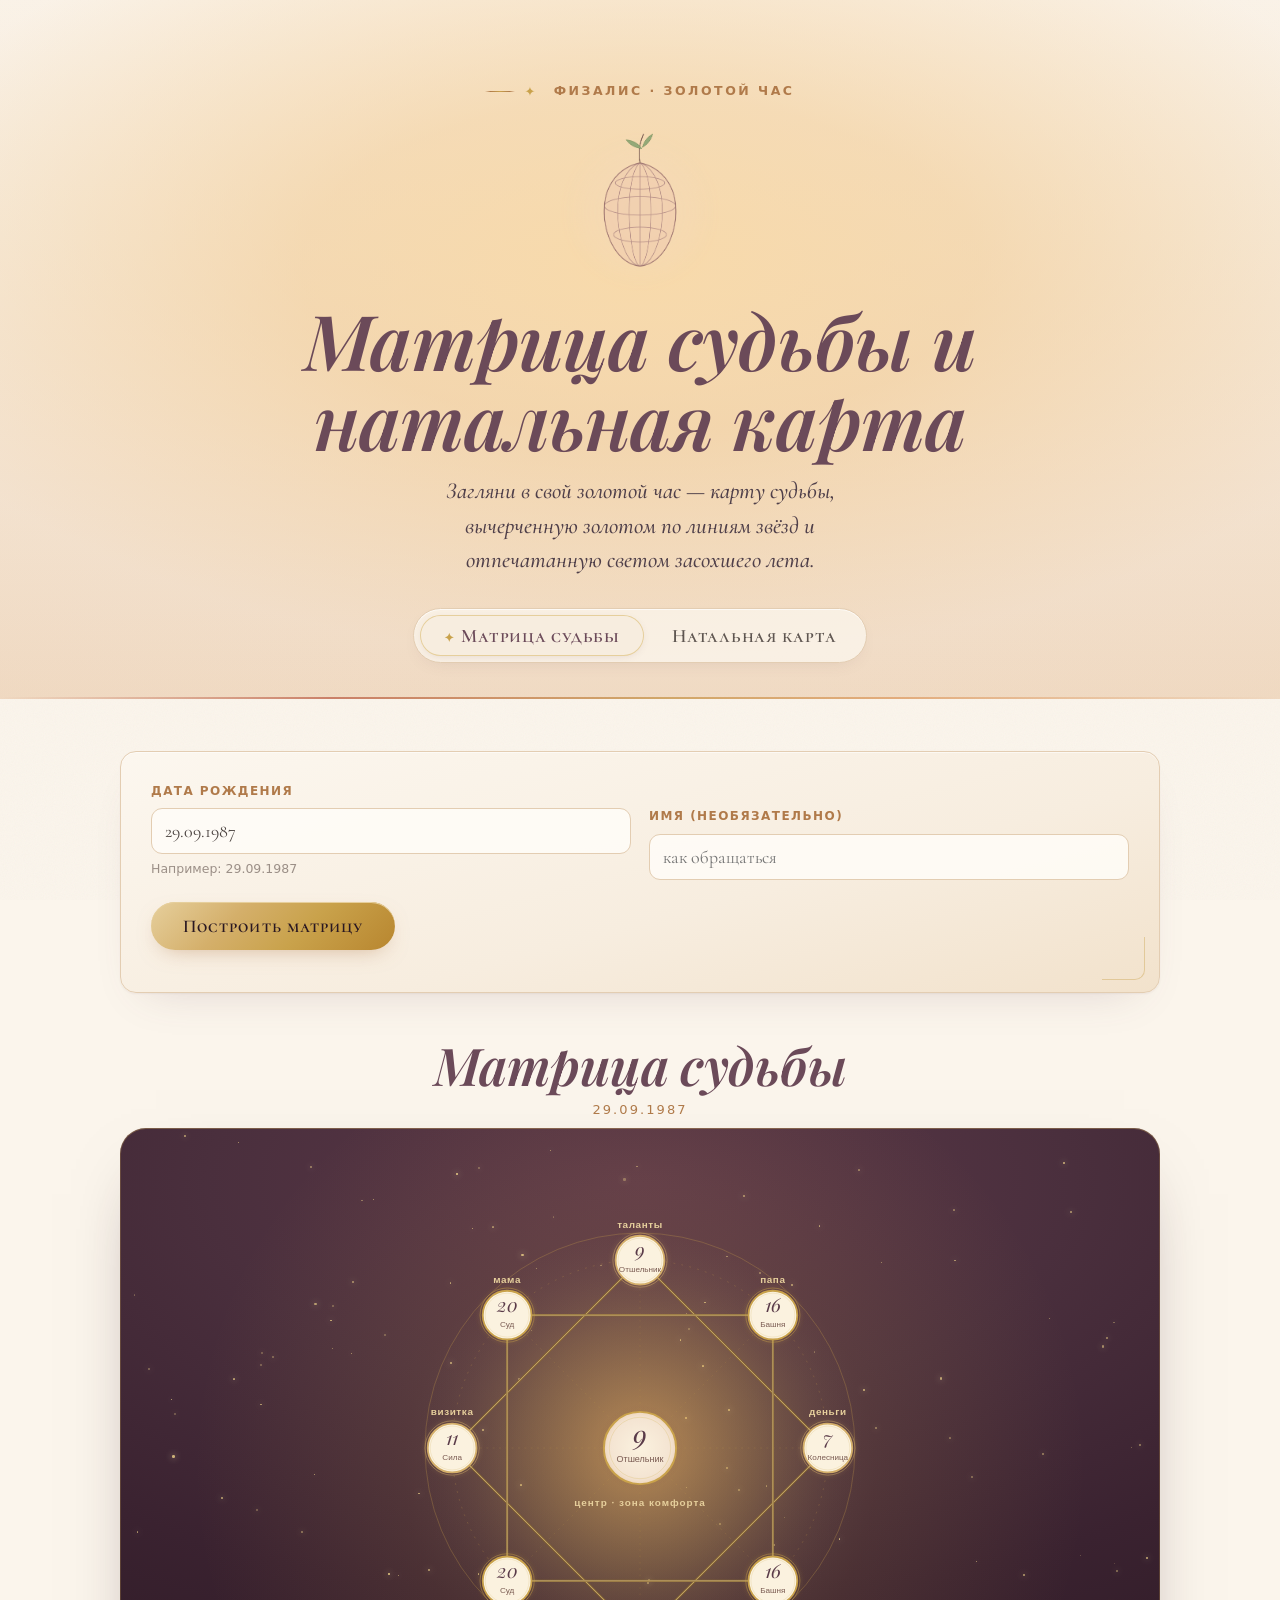
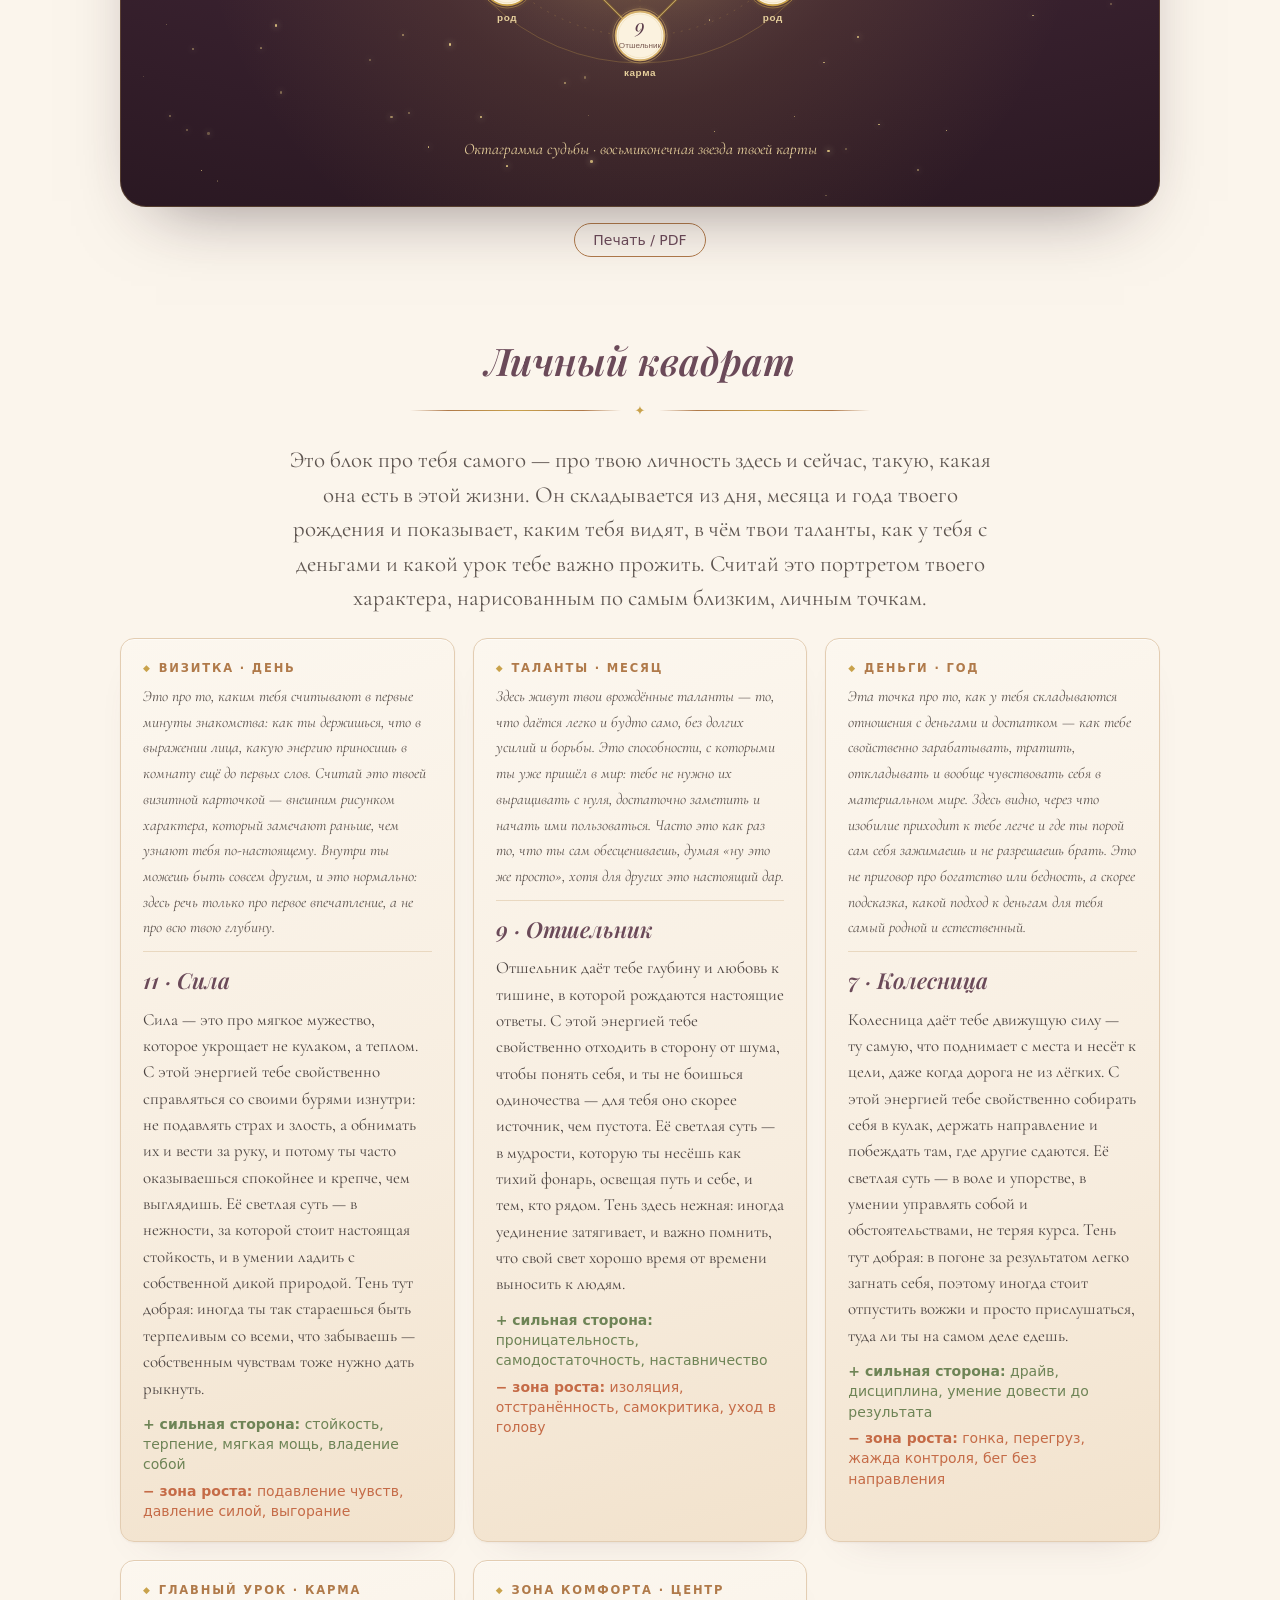
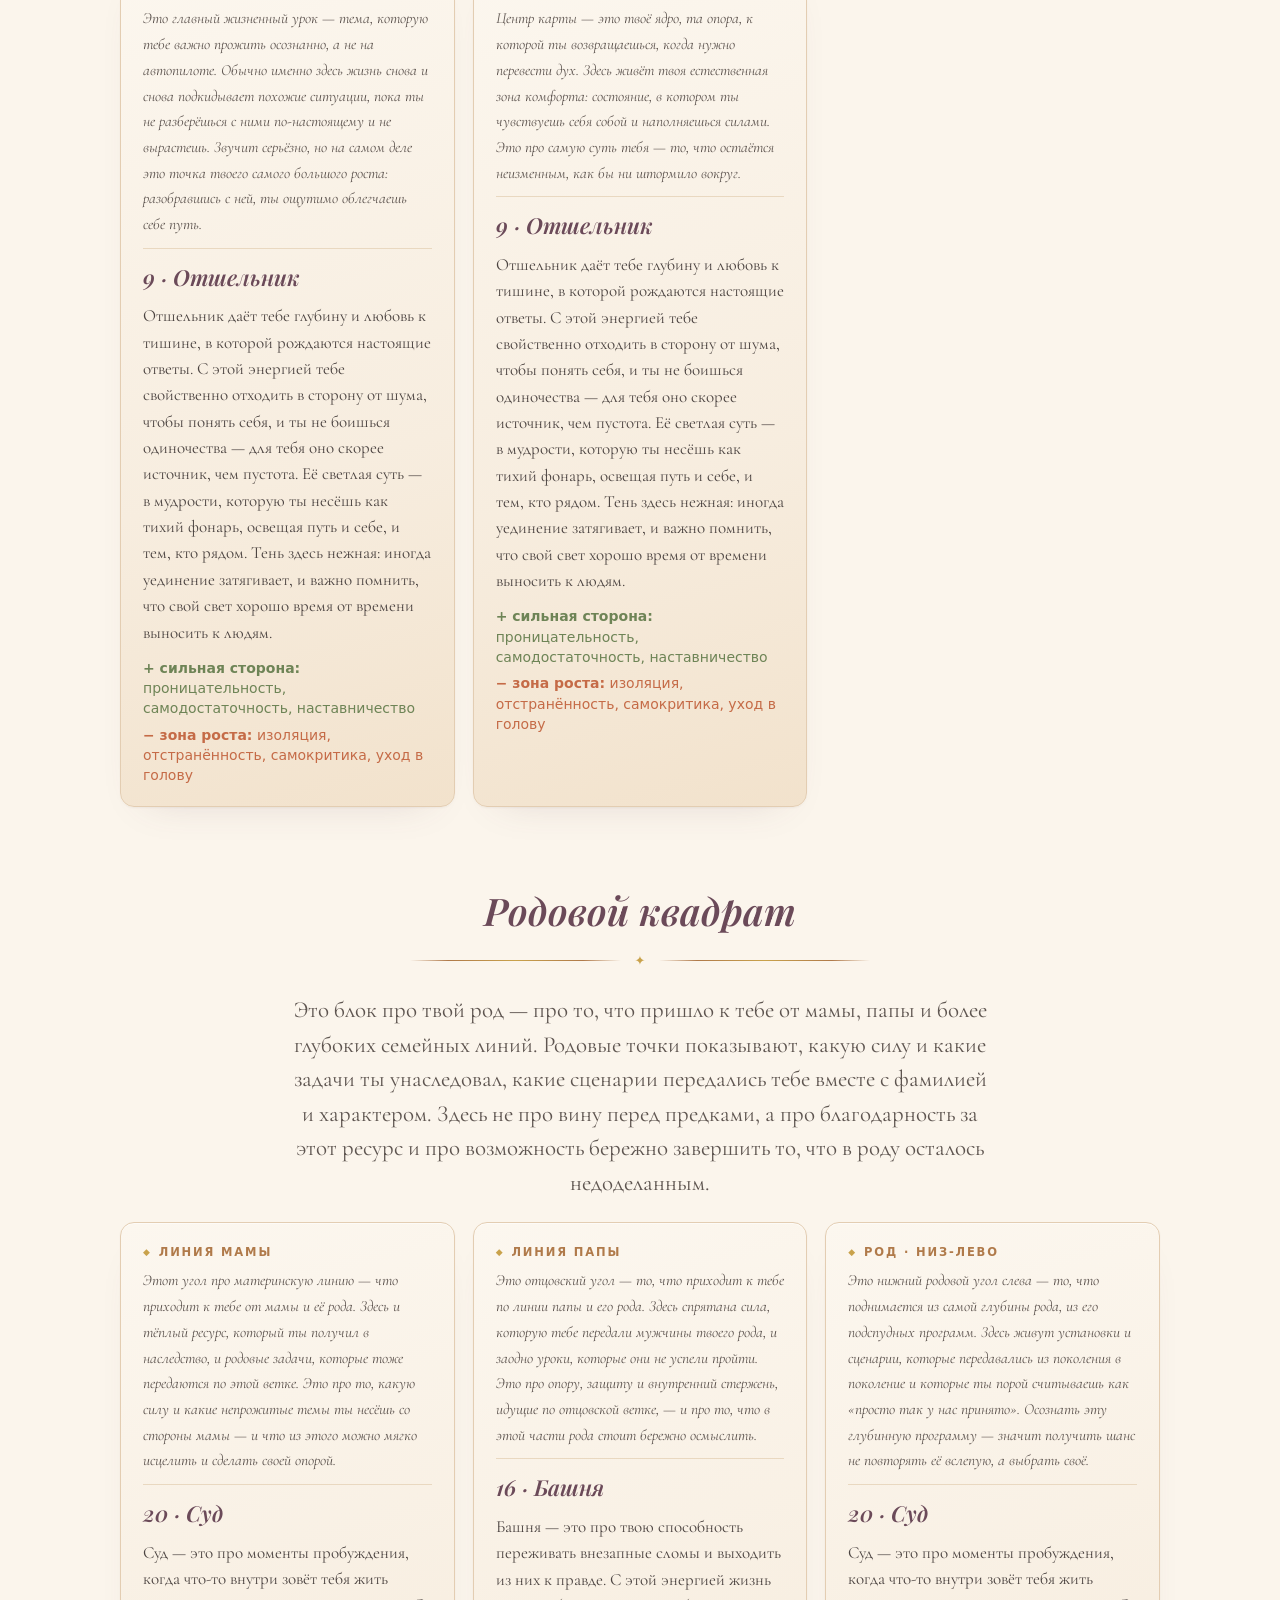
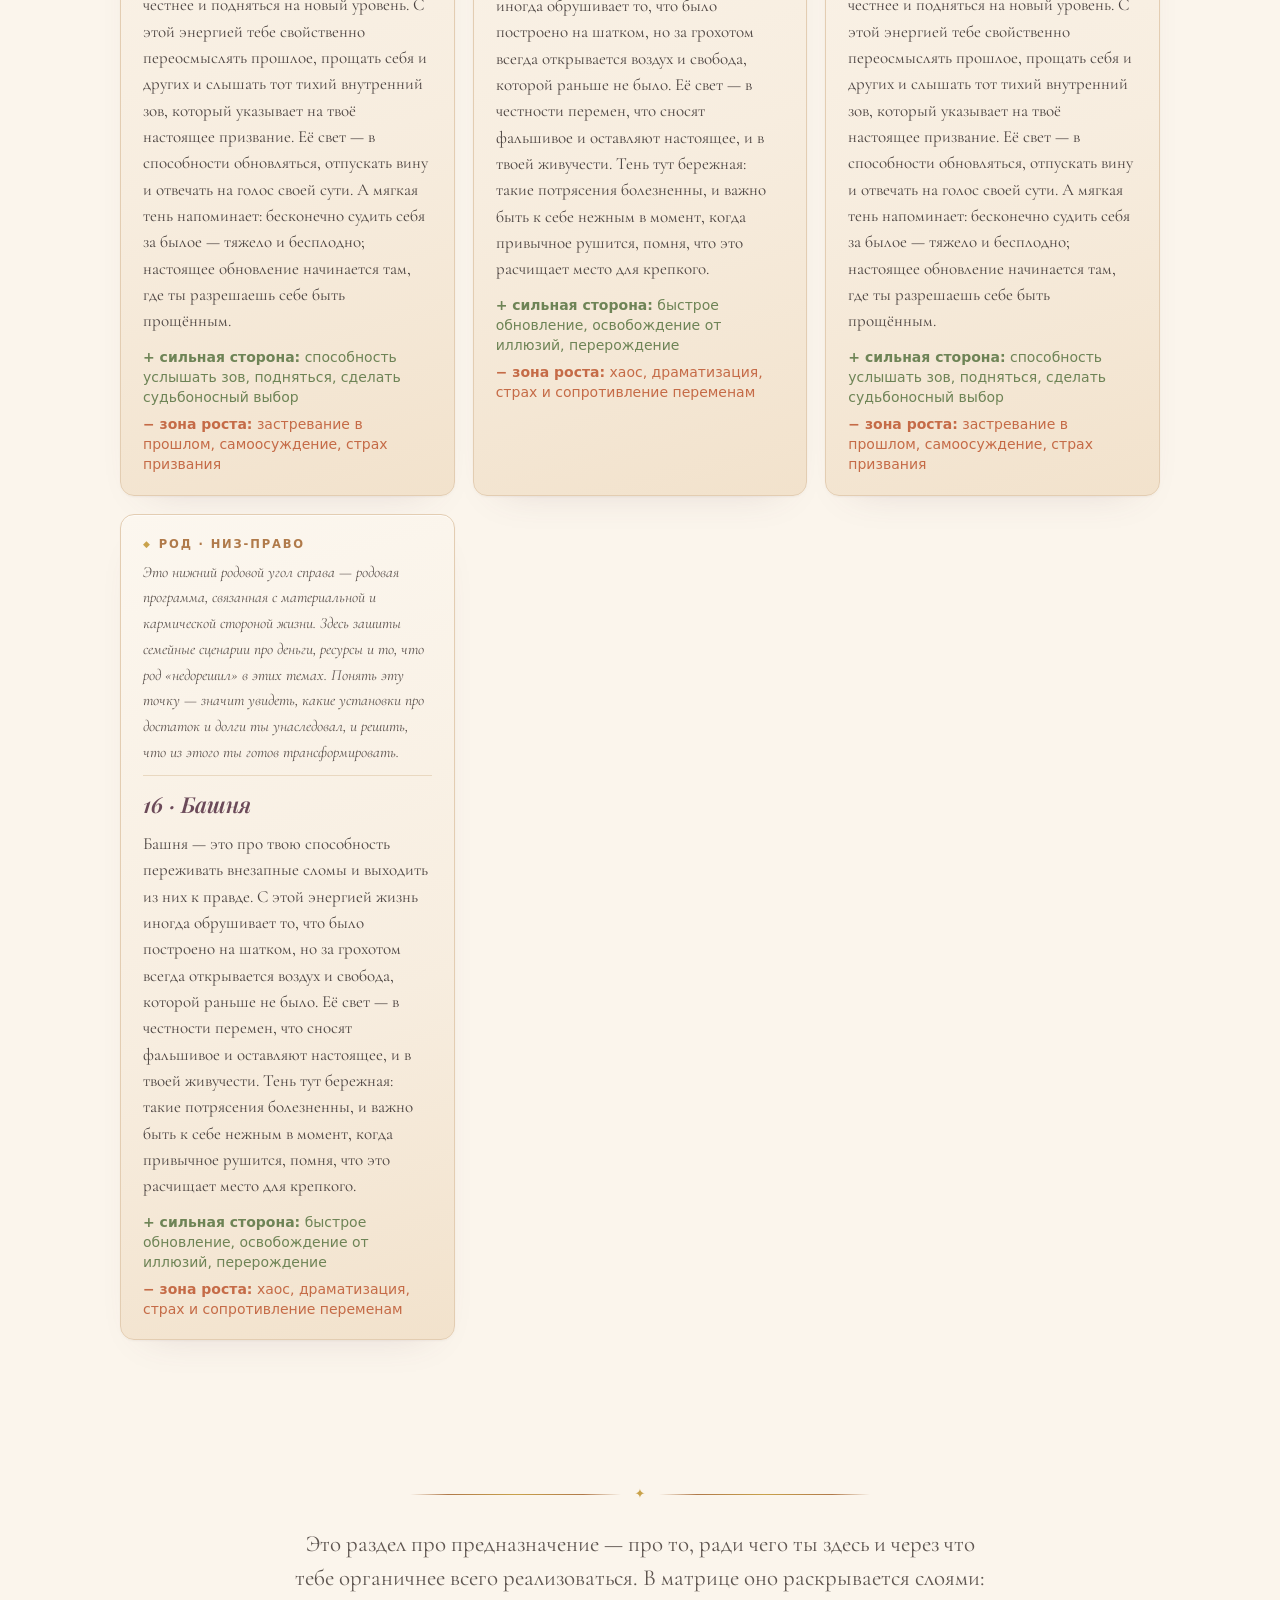
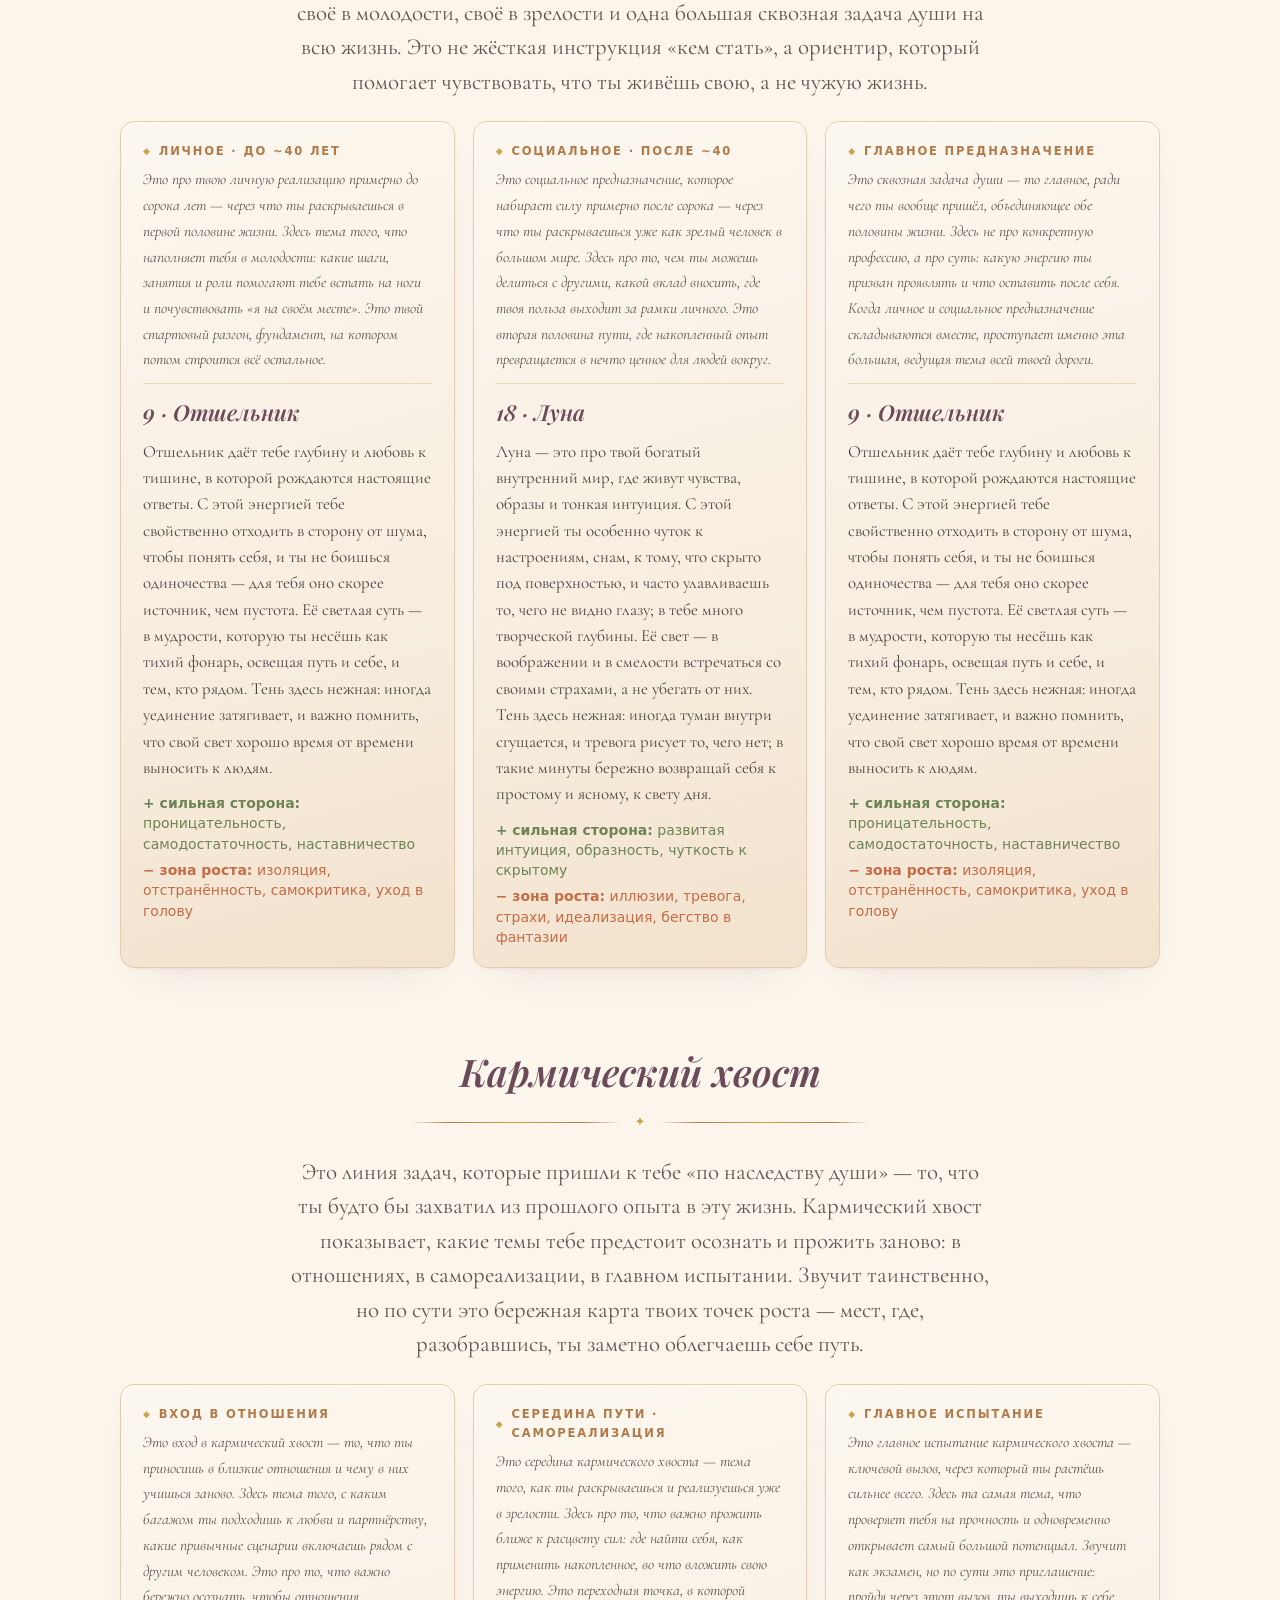
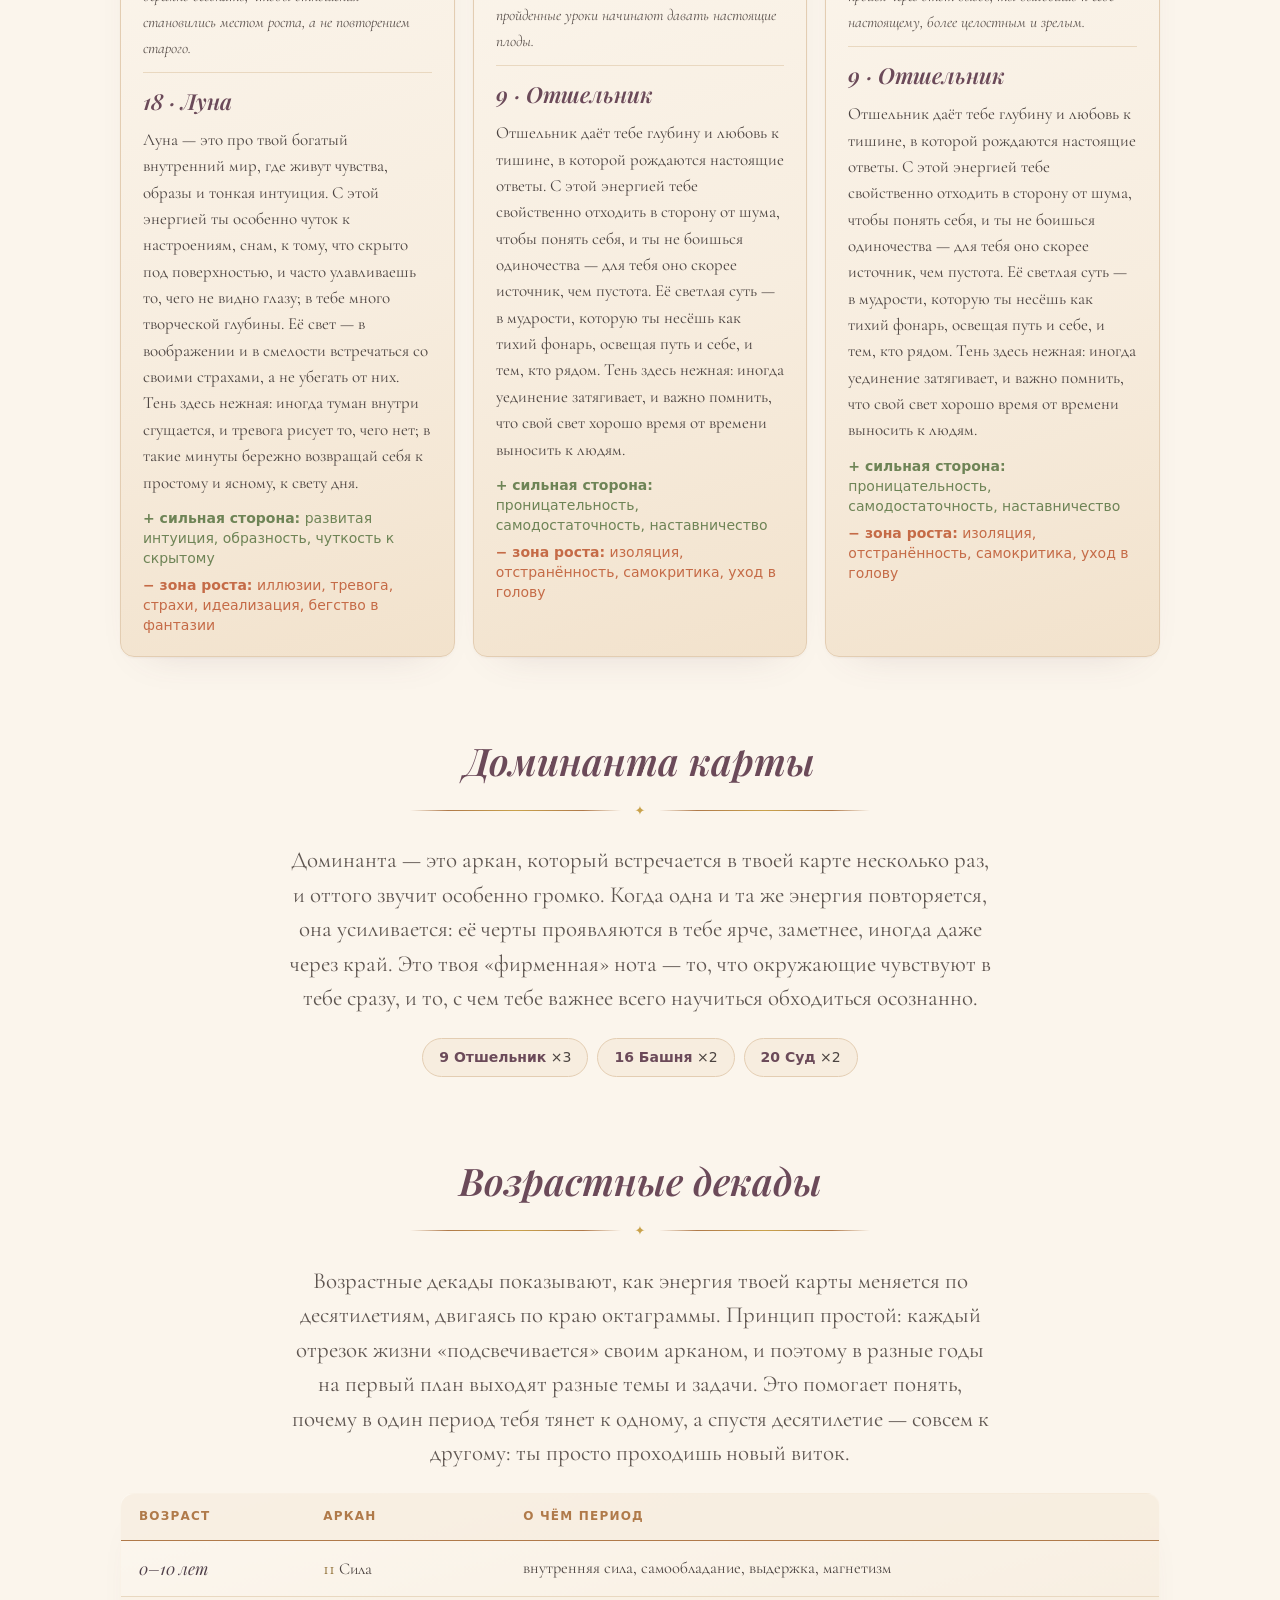
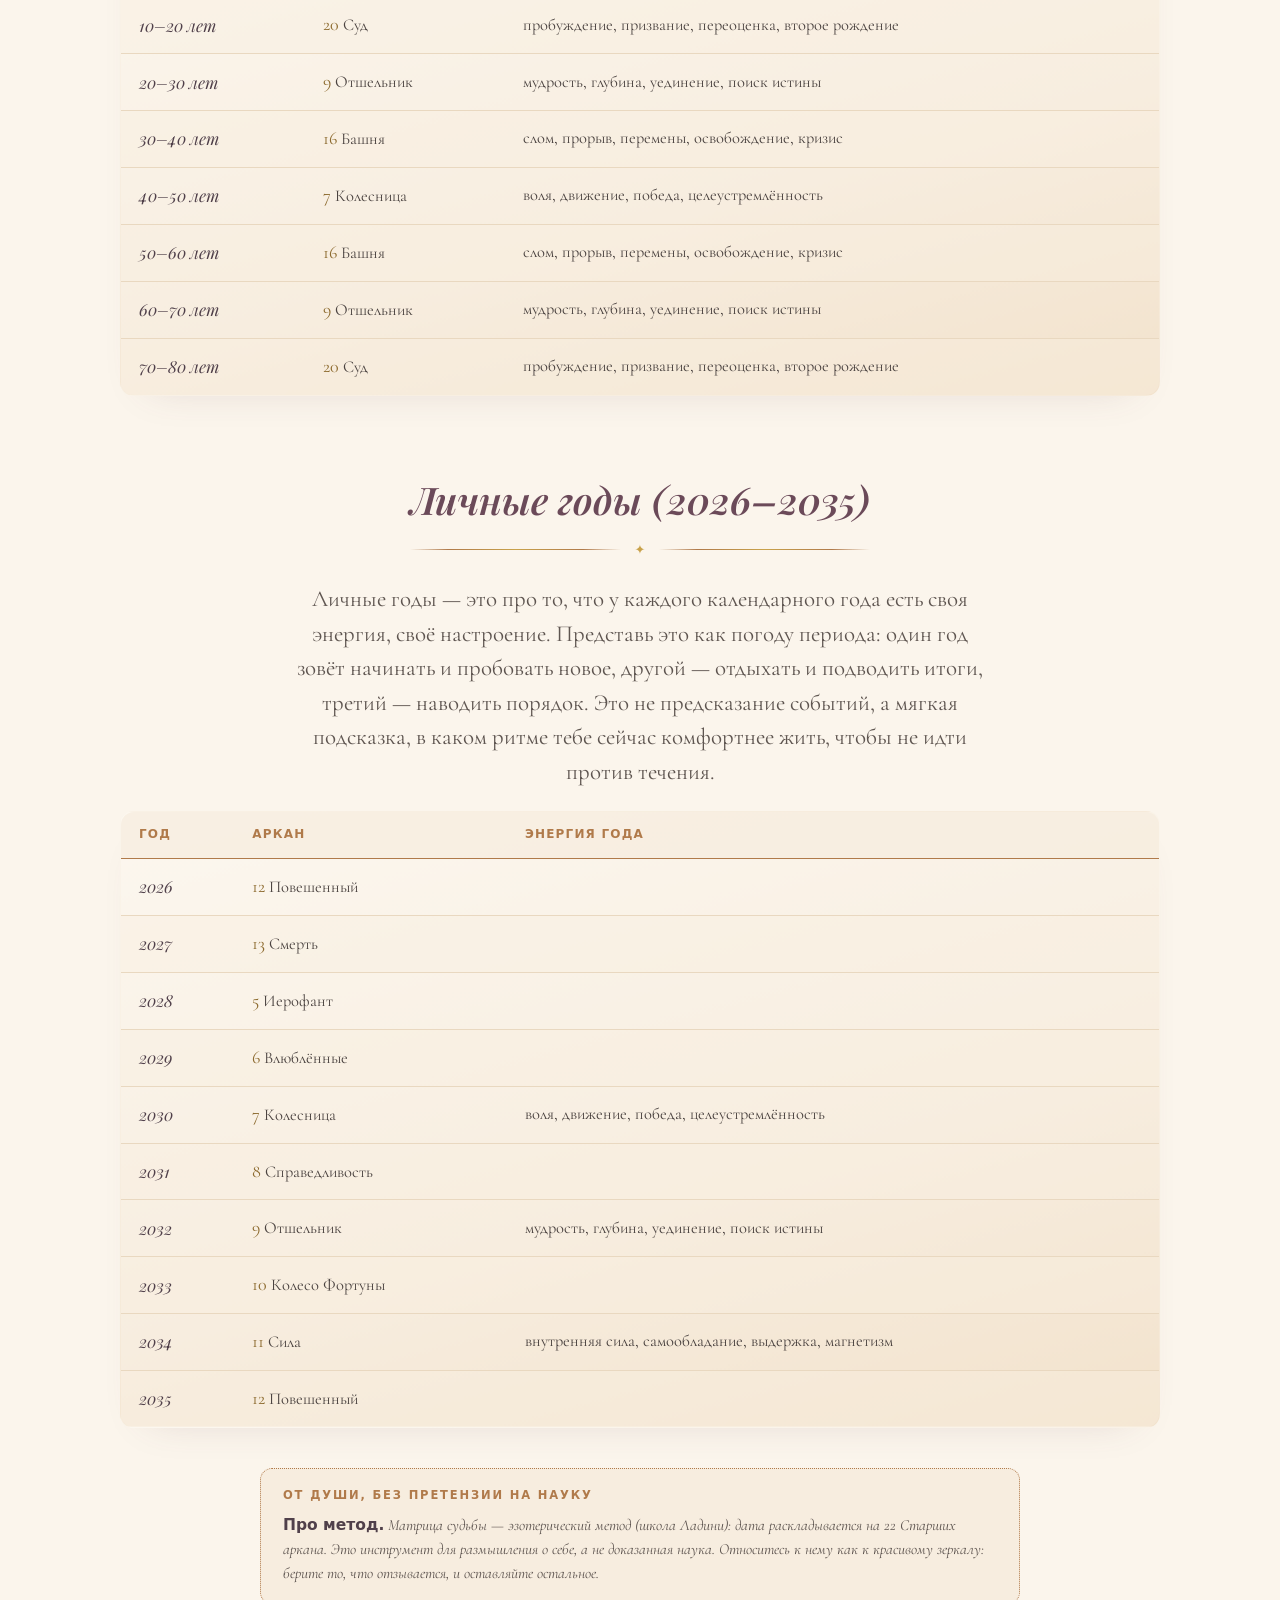
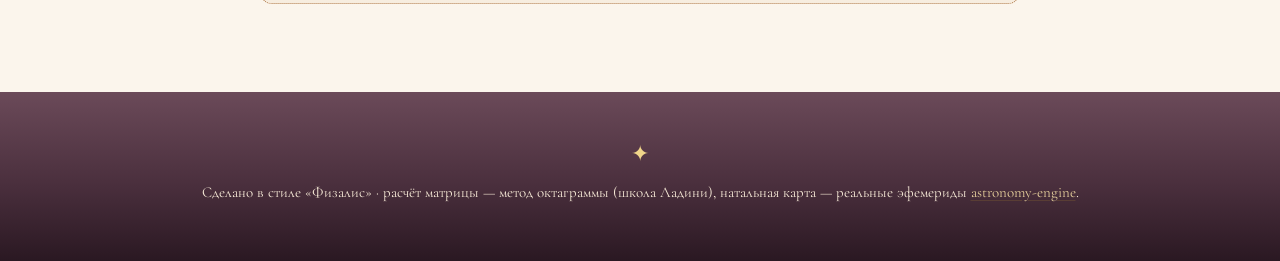
==== index.html @ 808611bd "Редизайн «Золотой час Физалиса»: атмосферный премиум-дизайн - новая дизайн-система (style.css): тёпл" ====
<!DOCTYPE html>
<html lang="ru">
<head>
<meta charset="UTF-8">
<meta name="viewport" content="width=device-width, initial-scale=1.0">
<title>Физалис · Матрица судьбы и натальная карта</title>
<meta name="description" content="Генератор матрицы судьбы и натальной карты по дате рождения в тёплом стиле «Физалис».">
<link rel="preconnect" href="https://fonts.googleapis.com">
<link rel="preconnect" href="https://fonts.gstatic.com" crossorigin>
<link href="https://fonts.googleapis.com/css2?family=Playfair+Display:ital,wght@0,400;0,500;0,600;0,700;1,400;1,500;1,600&family=Cormorant+Garamond:ital,wght@0,400;0,500;0,600;1,400;1,500&display=swap" rel="stylesheet">
<link rel="stylesheet" href="css/style.css">
<link rel="icon" href="assets/physalis_mark.png">
</head>
<body>

<header class="hero">
  <div class="eyebrow"><span class="lantern">✦</span>&nbsp;Физалис · золотой час</div>
  <img class="hero-emblem glow-breathe" src="assets/physalis_hero.png" alt="Физалис">
  <h1>Матрица судьбы&nbsp;и натальная карта</h1>
  <p class="tagline">Загляни в свой золотой час — карту судьбы, вычерченную золотом
    по линиям звёзд и отпечатанную светом засохшего лета.</p>
  <div class="tabs">
    <button class="tab active" data-tab="matrix">Матрица судьбы</button>
    <button class="tab" data-tab="natal">Натальная карта</button>
  </div>
</header>

<main class="wrap">

  <!-- ===== Матрица судьбы ===== -->
  <section class="panel active" id="panel-matrix">
    <div class="card">
      <div class="form-grid">
        <div>
          <label for="m-date">Дата рождения</label>
          <input type="text" id="m-date" placeholder="ДД.ММ.ГГГГ" value="29.09.1987" autocomplete="off">
          <div class="hint">Например: 29.09.1987</div>
        </div>
        <div>
          <label for="m-name">Имя (необязательно)</label>
          <input type="text" id="m-name" placeholder="как обращаться" autocomplete="off">
        </div>
      </div>
      <button class="go" id="m-go">Построить матрицу</button>
      <div class="err" id="m-err"></div>
    </div>
    <div class="result" id="m-result"></div>
  </section>

  <!-- ===== Натальная карта ===== -->
  <section class="panel" id="panel-natal">
    <div class="card">
      <div class="form-grid">
        <div>
          <label for="n-date">Дата рождения</label>
          <input type="text" id="n-date" placeholder="ДД.ММ.ГГГГ" value="30.06.1992" autocomplete="off">
        </div>
        <div>
          <label for="n-time">Время рождения</label>
          <input type="time" id="n-time" value="12:00">
          <div class="hint">Местное время. Влияет на асцендент и дома.</div>
        </div>
        <div>
          <label for="n-city">Город рождения</label>
          <input list="city-list" id="n-city" placeholder="начните вводить…" value="Москва" autocomplete="off">
          <datalist id="city-list"></datalist>
        </div>
      </div>
      <div class="form-grid" style="margin-top:14px">
        <div>
          <label for="n-lat">Широта</label>
          <input type="number" id="n-lat" step="0.0001" value="55.7558">
        </div>
        <div>
          <label for="n-lon">Долгота (восток +)</label>
          <input type="number" id="n-lon" step="0.0001" value="37.6173">
        </div>
        <div>
          <label for="n-tz">Часовой пояс (UTC ±ч)</label>
          <input type="number" id="n-tz" step="0.5" value="3">
          <div class="hint">Город подставляет автоматически</div>
        </div>
      </div>
      <button class="go" id="n-go">Построить карту</button>
      <div class="err" id="n-err"></div>
    </div>
    <div class="result" id="n-result"></div>
  </section>

</main>

<footer>
  <span class="footer-mark">✦</span>
  Сделано в стиле «Физалис» · расчёт матрицы — метод октаграммы (школа Ладини),
  натальная карта — реальные эфемериды
  <a href="https://github.com/cosinekitty/astronomy" target="_blank" rel="noopener">astronomy-engine</a>.
</footer>

<script src="vendor/astronomy.browser.js"></script>
<script src="js/cities.js"></script>
<script src="js/content.js"></script>
<script src="js/matrix.js"></script>
<script src="js/octagram.js"></script>
<script src="js/natal.js"></script>
<script src="js/wheel.js"></script>
<script src="js/fx.js"></script>
<script src="js/app.js"></script>
</body>
</html>
---- css/style.css ----
/* ============================================================
   ФИЗАЛИС · «Золотой час» — дизайн-система
   Тёплый ботанический журнал + сумеречная звёздная карта.
   ============================================================ */

:root {
  /* — бумага и тепло — */
  --paper-cream: #FBF5EC;
  --paper-warm: #F7EDDF;
  --peach-100: #F4E4D2;
  --peach-200: #EFD8C0;
  --peach-300: #E7C6A6;
  --champagne: #EAD9BE;
  --cream-muted: #E9D8C0;
  --border-warm: #E3CDB2;

  /* — слива / сумрак — */
  --plum: #6B4A59;
  --plum-card: #50404A;
  --plum-deep: #4A2F3D;
  --plum-night: #3A2230;
  --plum-midnight: #2A1822;
  --wine-glow: #5C3848;

  /* — чернила — */
  --ink-heading: #50404A;
  --ink-body: #4B4340;
  --ink-soft: #5E5550;
  --muted: #9B8F87;
  --ink-on-dark: #F6E9D6;

  /* — медь и золото — */
  --copper: #B07A4A;
  --copper-bright: #C98E54;
  --gold-deep: #8C6A2E;
  --gold-leaf: #C9A24B;
  --gold-bright: #D4AF6A;
  --gold-pale: #E6CF9C;
  --gold-star: #F0D58A;
  --star-halo: #FBE9B8;
  --stardust: #E7C97A;
  --constellation: #B98E4A;
  --link-gold: #B5862F;

  /* — физалис — */
  --physalis-glow: #F2B45C;
  --physalis-core: #E89A3C;

  /* — акценты — */
  --amber: #C99A52;
  --peach-deep: #DFA06A;
  --rust: #C56B47;
  --coral: #C16A52;
  --coral-light: #D98567;
  --terracotta: #A8502F;
  --sage: #93A877;
  --sage-deep: #6E8456;

  --hairline: rgba(140,106,46,0.30);
  --shadow-warm: rgba(107,74,89,0.22);
  --shadow-plum: rgba(42,24,34,0.55);

  /* — градиенты — */
  --grad-day: linear-gradient(180deg, #FBF5EC 0%, #F7EDDF 34%, #F4E4D2 62%, #EFD8C0 100%);
  --grad-dusk: radial-gradient(ellipse 130% 100% at 50% 8%, #5C3848 0%, #4A2F3D 32%, #3A2230 62%, #2A1822 100%);
  --grad-halo: radial-gradient(120% 90% at 50% 40%, rgba(248,217,168,0.95) 0%, rgba(242,201,142,0.55) 22%, rgba(244,228,210,0.20) 52%, rgba(251,245,236,0) 78%);
  --grad-warmglow: radial-gradient(circle at 50% 50%, rgba(240,213,138,0.26) 0%, rgba(217,169,78,0.10) 38%, rgba(92,56,72,0) 72%);
  --grad-copper: linear-gradient(90deg, rgba(176,122,74,0) 0%, #B07A4A 18%, #C9A24B 50%, #B07A4A 82%, rgba(176,122,74,0) 100%);
  --grad-goldleaf: linear-gradient(135deg, #E6CF9C 0%, #D4AF6A 34%, #C9A24B 62%, #B8862F 100%);
  --grad-card: linear-gradient(165deg, #FCF7EF 0%, #F7EDDF 60%, #F2E2CC 100%);
  --grad-horizon: linear-gradient(90deg, rgba(193,106,82,0) 0%, #C16A52 26%, #C99A52 52%, #DFA06A 70%, rgba(223,160,106,0) 100%);
  --grad-footer: linear-gradient(180deg, #6B4A59 0%, #4A2F3D 55%, #2A1822 100%);

  /* — типографика — */
  --serif: "Cormorant Garamond", "PT Serif", Georgia, serif;
  --display: "Playfair Display", Georgia, "Times New Roman", serif;
  --sans: "Calibri", "Carlito", "Segoe UI", system-ui, sans-serif;

  --fs-hero: clamp(40px, 6vw, 78px);
  --fs-h1: clamp(32px, 5vw, 52px);
  --fs-h2: clamp(26px, 3.4vw, 38px);
  --fs-h3: 25px;
  --fs-lead: clamp(19px, 2.2vw, 23px);
  --fs-body: 17.5px;

  --radius: 16px;
  --radius-sm: 11px;
  --maxw: 1080px;
}

* { box-sizing: border-box; }

html { scroll-behavior: smooth; }

body {
  margin: 0;
  background: var(--paper-cream);
  color: var(--ink-body);
  font-family: var(--sans);
  font-size: var(--fs-body);
  line-height: 1.66;
  -webkit-font-smoothing: antialiased;
  overflow-x: hidden;
}
/* зернистость бумаги */
body::before {
  content: "";
  position: fixed; inset: 0; z-index: 0; pointer-events: none;
  opacity: 0.05; mix-blend-mode: multiply;
  background-image: url("data:image/svg+xml,%3Csvg xmlns='http://www.w3.org/2000/svg' width='160' height='160'%3E%3Cfilter id='n'%3E%3CfeTurbulence type='fractalNoise' baseFrequency='0.9' numOctaves='2'/%3E%3C/filter%3E%3Crect width='100%25' height='100%25' filter='url(%23n)'/%3E%3C/svg%3E");
}
body > * { position: relative; z-index: 1; }

/* ---------- Типографика ---------- */
.serif { font-family: var(--serif); }
h1, h2, h3 {
  font-family: var(--display);
  color: var(--plum);
  font-weight: 600;
  line-height: 1.12;
  letter-spacing: -0.01em;
}
h2 { font-size: var(--fs-h2); }
h3 { font-size: var(--fs-h3); font-weight: 500; }

a { color: var(--link-gold); text-decoration-color: var(--hairline); text-underline-offset: 3px; }
a:hover { color: var(--terracotta); }

.eyebrow {
  font-family: var(--sans); font-size: 12.5px; font-weight: 700;
  text-transform: uppercase; letter-spacing: 0.2em; color: var(--copper);
  display: inline-flex; align-items: center; gap: 9px; margin-bottom: 12px;
}
.eyebrow::before {
  content: ""; width: 30px; height: 1px; background: var(--grad-copper);
}
.eyebrow .lantern { color: var(--gold-leaf); font-size: 13px; }

/* ---------- HERO ---------- */
.hero {
  position: relative; text-align: center;
  padding: clamp(48px, 8vh, 96px) 20px clamp(30px, 4vh, 48px);
  background: var(--grad-day);
  overflow: hidden;
}
.hero::before { /* медовый ореол */
  content: ""; position: absolute; inset: -10% 0 auto 0; height: 120%;
  background: var(--grad-halo); pointer-events: none; z-index: 0;
}
.hero::after { /* закатный горизонт снизу */
  content: ""; position: absolute; left: 0; right: 0; bottom: 0; height: 1.5px;
  background: var(--grad-horizon); opacity: 0.8;
}
.hero > * { position: relative; z-index: 1; }
.hero-emblem { width: clamp(120px, 18vw, 184px); height: auto; margin: 0 auto 6px; display: block; }
.hero h1 {
  font-family: var(--display); font-style: italic; font-weight: 600;
  font-size: var(--fs-hero); color: var(--plum);
  margin: 8px auto 14px; max-width: 16ch; line-height: 1.04;
}
.hero .tagline {
  font-family: var(--serif); font-style: italic; font-weight: 500;
  font-size: var(--fs-lead); color: var(--plum-card);
  max-width: 40ch; margin: 0 auto; line-height: 1.5;
}
.hero .eyebrow { justify-content: center; }

/* ---------- Вкладки ---------- */
.tabs {
  display: inline-flex; gap: 4px; justify-content: center; margin: 30px auto 0;
  flex-wrap: wrap; position: relative;
  padding: 6px; border-radius: 999px;
  background: rgba(255,253,248,0.6); border: 1px solid var(--border-warm);
  box-shadow: inset 0 1px 0 rgba(255,255,255,.7), 0 6px 20px -12px var(--shadow-warm);
}
.tab {
  font-family: var(--serif); font-weight: 600; font-size: 19px;
  font-variant: small-caps; letter-spacing: 0.04em;
  background: transparent; color: var(--ink-soft);
  border: none; border-radius: 999px; padding: 9px 24px; cursor: pointer;
  transition: color .25s, background .25s; position: relative;
}
.tab:hover { color: var(--plum); }
.tab.active {
  color: var(--plum); background: var(--paper-warm);
  box-shadow: 0 2px 10px -4px var(--shadow-warm), inset 0 0 0 1px var(--gold-pale);
}
.tab.active::before { content: "✦"; color: var(--gold-leaf); font-size: 12px; margin-right: 7px; }

/* ---------- Контейнер ---------- */
.wrap { max-width: var(--maxw); margin: 0 auto; padding: clamp(26px, 5vw, 52px) 20px 40px; }
.panel { display: none; }
.panel.active { display: block; }

/* ---------- Форма ---------- */
.card {
  background: var(--grad-card);
  border: 1px solid var(--border-warm);
  border-radius: var(--radius);
  padding: clamp(20px, 3vw, 30px);
  box-shadow: inset 0 1px 0 rgba(255,255,255,.6),
              0 1px 2px rgba(82,54,66,.06),
              0 20px 44px -26px var(--shadow-warm);
  position: relative;
}
.card::after { /* золотой уголок-лайн */
  content: ""; position: absolute; right: 14px; bottom: 12px; width: 42px; height: 42px;
  border-right: 1px solid var(--gold-leaf); border-bottom: 1px solid var(--gold-leaf);
  opacity: .4; border-radius: 0 0 10px 0; pointer-events: none;
}
.form-grid {
  display: grid; gap: 18px;
  grid-template-columns: repeat(auto-fit, minmax(170px, 1fr));
  align-items: end;
}
label {
  display: block; font-family: var(--sans); font-size: 12px; color: var(--copper);
  font-weight: 700; text-transform: uppercase; letter-spacing: 0.12em; margin-bottom: 7px;
}
input, select {
  width: 100%; padding: 11px 13px;
  border: 1px solid var(--border-warm); border-radius: var(--radius-sm);
  background: rgba(255,253,248,0.85); color: var(--ink-body);
  font-family: var(--serif); font-size: 18px;
  transition: border-color .2s, box-shadow .2s;
}
input:focus, select:focus {
  outline: none; border-color: var(--gold-leaf);
  box-shadow: 0 0 0 3px rgba(217,169,78,.18);
}
.hint { font-family: var(--sans); font-size: 12.5px; color: var(--muted); margin-top: 5px; }

button.go {
  margin-top: 22px;
  font-family: var(--serif); font-weight: 600; font-size: 18px;
  font-variant: small-caps; letter-spacing: 0.06em; color: var(--plum-midnight);
  background: var(--grad-goldleaf);
  border: none; border-radius: 999px; padding: 13px 32px; cursor: pointer;
  box-shadow: inset 0 1px 0 var(--gold-pale),
              0 8px 22px -10px rgba(176,122,74,.55);
  position: relative; overflow: hidden; transition: transform .18s, box-shadow .18s;
}
button.go::after { /* скользящий блик */
  content: ""; position: absolute; top: 0; left: -60%; width: 40%; height: 100%;
  background: linear-gradient(100deg, transparent, rgba(255,255,255,.55), transparent);
  transform: skewX(-18deg); transition: left .6s;
}
button.go:hover { transform: translateY(-2px); box-shadow: inset 0 1px 0 var(--gold-pale), 0 12px 28px -10px rgba(176,122,74,.7); }
button.go:hover::after { left: 120%; }

.err { color: var(--terracotta); font-weight: 600; margin-top: 12px; font-family: var(--sans); }

/* ---------- Результат ---------- */
.result { margin-top: 36px; }
.result h2 {
  font-style: italic; text-align: center; margin-bottom: 4px; font-size: var(--fs-h1);
}
.result .sub {
  text-align: center; color: var(--copper); margin-bottom: 8px;
  font-family: var(--sans); text-transform: uppercase; letter-spacing: 0.16em; font-size: 13px;
}

/* ---------- Заголовки секций + разделители ---------- */
.section-title {
  font-family: var(--display); font-style: italic; font-weight: 600;
  font-size: var(--fs-h2); color: var(--plum);
  text-align: center; margin: clamp(44px, 6vw, 72px) 0 8px;
}
.section-title + .intro, .result h2 + .sub + .intro { text-align: center; }
.divider {
  display: flex; align-items: center; justify-content: center; gap: 14px;
  margin: 0 auto 22px; max-width: 460px; color: var(--gold-leaf);
}
.divider::before, .divider::after {
  content: ""; height: 1px; flex: 1; background: var(--grad-copper);
}
.divider .mark { font-size: 13px; color: var(--gold-leaf); }

/* ---------- Карточки результата (прессованный лист) ---------- */
.cards { display: grid; gap: 18px; grid-template-columns: repeat(auto-fit, minmax(260px, 1fr)); }
.subcard {
  background: var(--grad-card);
  border: 1px solid var(--border-warm);
  border-radius: 14px; padding: 20px 22px; position: relative;
  box-shadow: inset 0 1px 0 rgba(255,255,255,.6),
              0 1px 2px rgba(82,54,66,.05),
              0 18px 40px -28px var(--shadow-warm);
  transition: transform .24s ease, box-shadow .24s ease;
}
.subcard::before { /* верхний медный хайрлайн при наведении */
  content: ""; position: absolute; left: 18px; right: 18px; top: 0; height: 1.5px;
  background: var(--grad-copper); opacity: 0; transition: opacity .24s;
}
.subcard:hover { transform: translateY(-4px); box-shadow: inset 0 1px 0 rgba(255,255,255,.6), 0 1px 2px rgba(82,54,66,.05), 0 26px 50px -28px var(--shadow-warm); }
.subcard:hover::before { opacity: 1; }
.subcard .cap {
  font-family: var(--sans); font-size: 11.5px; letter-spacing: 0.16em; text-transform: uppercase;
  color: var(--copper); font-weight: 700; margin-bottom: 6px;
  display: flex; align-items: center; gap: 7px;
}
.subcard .cap::before { content: "◆"; color: var(--gold-leaf); font-size: 9px; }
.subcard .what {
  font-family: var(--serif); font-size: 15.5px; font-style: italic; color: var(--ink-soft);
  margin-bottom: 10px; padding-bottom: 10px; border-bottom: 1px solid var(--cream-muted);
}
.subcard .arc {
  font-family: var(--display); font-style: italic; font-weight: 600;
  font-size: 22px; color: var(--plum); margin-bottom: 8px;
}
.subcard .prose, .subcard .desc { font-family: var(--serif); font-size: 17px; color: var(--ink-body); line-height: 1.55; }
.subcard .prose { margin: 6px 0 12px; }
.subcard .tag { font-size: 14px; font-family: var(--sans); margin-top: 6px; line-height: 1.45; }
.tag b { font-weight: 700; }
.tag.plus { color: var(--sage-deep); }
.tag.minus { color: var(--rust); }

/* интро и концепт-боксы */
.intro {
  font-family: var(--serif); font-size: var(--fs-lead); color: var(--ink-soft);
  max-width: 64ch; margin: 0 auto 22px; line-height: 1.5; text-align: center;
}
.concept {
  background: var(--paper-warm); border: 1px solid var(--border-warm);
  border-left: 3px solid var(--gold-leaf);
  border-radius: 0 12px 12px 0; padding: 14px 20px; margin: 0 auto 20px; max-width: 760px;
  font-family: var(--serif); font-size: 16.5px; color: var(--ink-body); line-height: 1.5;
}
.concept b { color: var(--plum-card); font-family: var(--sans); font-weight: 700; }
.legend { display: grid; gap: 9px; margin: 14px auto 0; max-width: 760px; }
.legend .row { font-family: var(--serif); font-size: 16px; }
.legend .row b { color: var(--plum); font-family: var(--sans); }

/* ---------- Таблицы (каталог-гербарий) ---------- */
table {
  width: 100%; border-collapse: collapse; margin: 0 auto;
  background: var(--grad-card); border: 1px solid var(--border-warm);
  border-radius: 14px; overflow: hidden;
  box-shadow: 0 18px 40px -30px var(--shadow-warm);
}
th, td { padding: 13px 18px; text-align: left; }
th {
  font-family: var(--sans); font-size: 12px; text-transform: uppercase; letter-spacing: 0.1em;
  color: var(--copper); font-weight: 700; background: rgba(247,237,223,0.7);
  border-bottom: 1.5px solid; border-image: var(--grad-copper) 1;
}
td { font-family: var(--serif); font-size: 16.5px; border-bottom: 1px solid var(--cream-muted); }
tbody tr:nth-child(even) td { background: rgba(247,237,223,0.4); }
tbody tr:last-child td { border-bottom: none; }
tbody tr { transition: background .15s; }
tbody tr:hover td { background: rgba(217,169,78,.08); }
td:first-child { font-family: var(--display); font-style: italic; color: var(--plum-card); }
.glyph { color: var(--gold-deep); font-size: 18px; }
.retro { color: var(--coral); font-size: 12px; font-weight: 700; }

/* ---------- Чипы ---------- */
.chips { display: flex; flex-wrap: wrap; gap: 9px; justify-content: center; }
.chip {
  background: var(--paper-warm); border: 1px solid var(--border-warm); border-radius: 999px;
  padding: 7px 16px; font-family: var(--sans); font-size: 14px;
}
.chip b { color: var(--plum); }
.asp.harmony b { color: var(--sage-deep); }
.asp.tense b { color: var(--rust); }
.asp.neutral b { color: var(--gold-deep); }

/* ============================================================
   СУМЕРЕЧНЫЕ СЕГМЕНТЫ (октаграмма / колесо)
   ============================================================ */
.dusk {
  position: relative; border-radius: 26px; margin: 8px auto 6px;
  padding: clamp(22px, 4vw, 40px) clamp(16px, 3vw, 30px) clamp(28px, 4vw, 44px);
  background: var(--grad-dusk);
  box-shadow: 0 30px 70px -36px var(--shadow-plum), inset 0 0 0 1px rgba(201,162,75,.25),
              inset 0 1px 0 rgba(240,213,138,.12);
  overflow: hidden;
}
.dusk::before { /* медовое гало */
  content: ""; position: absolute; inset: 0; background: var(--grad-warmglow); pointer-events: none;
}
.dusk .starfield { position: absolute; inset: 0; pointer-events: none; z-index: 0; }
.dusk .star { position: absolute; border-radius: 50%; background: var(--gold-star);
  box-shadow: 0 0 6px var(--star-halo); }
.dusk-caption {
  position: relative; z-index: 2; text-align: center; color: var(--gold-pale);
  font-family: var(--serif); font-style: italic; font-size: 16px; margin-top: 8px;
}
.octagram, .natal-wheel { position: relative; z-index: 1; }
.octagram { width: 100%; max-width: 560px; display: block; margin: 0 auto; }
.wheel-wrap { max-width: 660px; margin: 0 auto; position: relative; z-index: 1; }
.natal-wheel { width: 100%; display: block; }

/* колесо: золото-на-сумраке */
.dusk {
  --w-bg: rgba(43,26,38,0.0);
  --w-hub: rgba(251,233,184,0.05);
  --w-line: rgba(201,162,75,0.55);
  --w-glyph: #E8C66A;
  --w-house: #C9A24B;
  --w-muted: #B98E4A;
  --w-axis: #E6B173;
  --w-planet: #2A1822;
  --w-planet-bg: #FBF2DF;
  --w-planet-stroke: #C9A24B;
  --w-fire: #C16A52;
  --w-earth: #93A877;
  --w-air: #C99A52;
  --w-water: #8E6E94;
  --w-harm: #B7C58C;
  --w-tense: #D98567;
  --w-neutral: #E6CF9C;
}

/* ---------- Тулбар / кнопки-мин ---------- */
.toolbar { display: flex; gap: 10px; justify-content: center; margin: 16px 0 4px; }
.btn-min {
  font-family: var(--sans); background: transparent; border: 1.4px solid var(--copper);
  border-radius: 999px; color: var(--plum); padding: 8px 18px; cursor: pointer; font-size: 14px;
  transition: background .2s, border-color .2s;
}
.btn-min:hover { background: var(--peach-100); border-color: var(--terracotta); }

/* ---------- Дисклеймер ---------- */
.disclaimer {
  margin: 40px auto 0; max-width: 760px;
  background: var(--paper-warm); border: 1px dotted var(--copper);
  border-radius: 12px; padding: 18px 22px; color: var(--ink-soft);
  font-family: var(--serif); font-size: 15.5px; font-style: italic; line-height: 1.55;
}
.disclaimer b { color: var(--plum-card); font-family: var(--sans); font-style: normal; font-weight: 700; }
.disclaimer::before {
  content: "От души, без претензии на науку"; display: block;
  font-family: var(--sans); font-style: normal; font-size: 11.5px; font-weight: 700;
  text-transform: uppercase; letter-spacing: 0.16em; color: var(--copper); margin-bottom: 8px;
}

/* ---------- Footer ---------- */
footer {
  text-align: center; color: var(--ink-on-dark); font-family: var(--serif); font-size: 15px;
  padding: 44px 20px 56px; margin-top: 48px; background: var(--grad-footer);
}
footer a { color: var(--gold-pale); }
footer .footer-mark { font-size: 22px; color: var(--gold-star); display: block; margin-bottom: 8px; }

/* ============================================================
   АНИМАЦИИ
   ============================================================ */
.reveal { opacity: 0; transform: translateY(16px); }
.reveal.in { opacity: 1; transform: none; transition: opacity .6s cubic-bezier(.2,.7,.2,1), transform .6s cubic-bezier(.2,.7,.2,1); }

@keyframes breathe { 0%,100% { opacity: .82; } 50% { opacity: 1; } }
@keyframes twinkle { 0%,100% { opacity: .35; transform: scale(.9); } 50% { opacity: 1; transform: scale(1.08); } }
@keyframes shootingstar {
  0% { transform: translate(-10%, 0) rotate(18deg); opacity: 0; }
  8% { opacity: .9; } 22% { opacity: 0; }
  100% { transform: translate(120%, 60%) rotate(18deg); opacity: 0; }
}
.glow-breathe { animation: breathe 7s ease-in-out infinite; }
.dusk .star { animation: twinkle var(--tw, 4s) ease-in-out infinite; animation-delay: var(--td, 0s); }
.shooting-star {
  position: absolute; top: 12%; left: 0; width: 120px; height: 1.4px;
  background: linear-gradient(90deg, transparent, var(--star-halo), transparent);
  opacity: 0; pointer-events: none; z-index: 1;
  animation: shootingstar 14s linear infinite; animation-delay: 5s;
}

@media (prefers-reduced-motion: reduce) {
  html { scroll-behavior: auto; }
  .reveal { opacity: 1; transform: none; }
  .glow-breathe, .dusk .star, .shooting-star, button.go::after { animation: none; }
}

/* ---------- Адаптив ---------- */
@media (max-width: 620px) {
  .subcard { padding: 17px 18px; }
  th, td { padding: 10px 12px; font-size: 15px; }
  .tab { padding: 8px 16px; font-size: 17px; }
}

@media print {
  .tabs, .toolbar, button.go, .hero .tagline, .shooting-star { display: none; }
  body { font-size: 13px; }
  .dusk { background: #fff; box-shadow: none; }
  .reveal { opacity: 1; transform: none; }
}
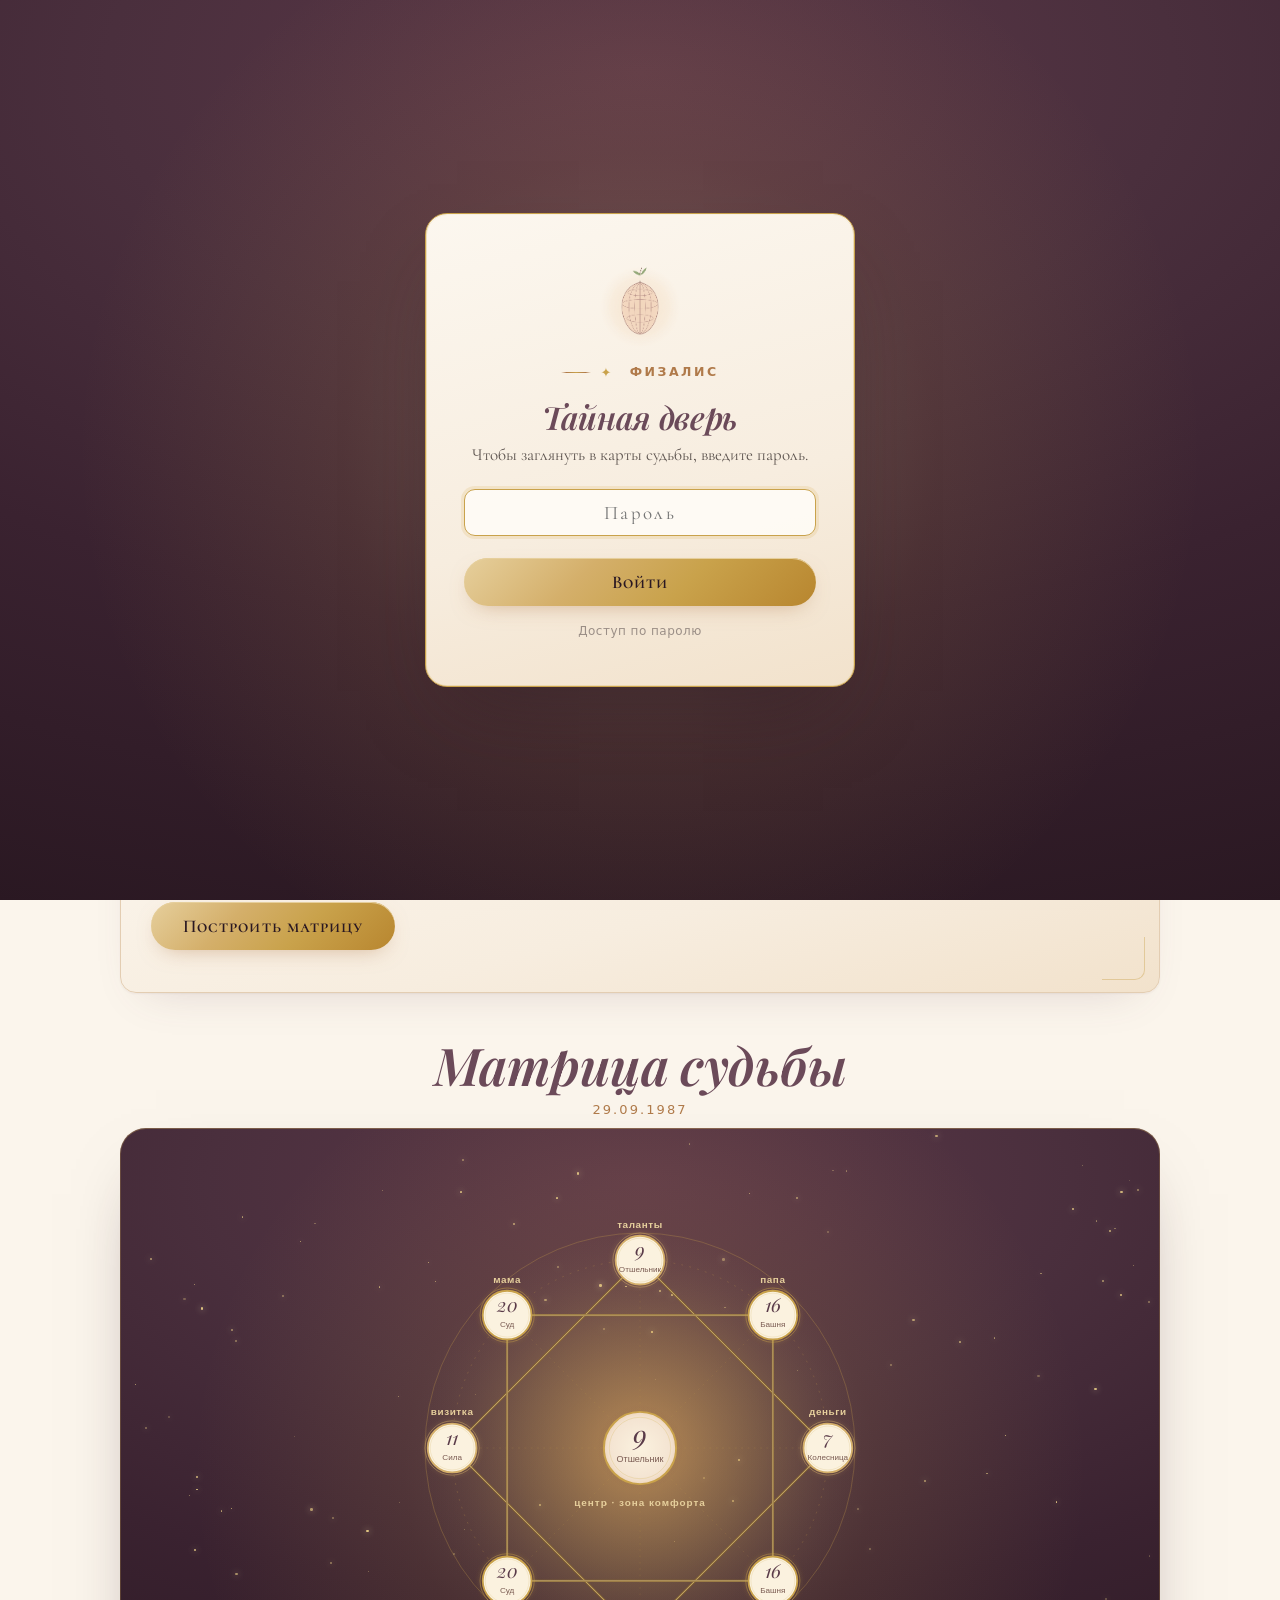
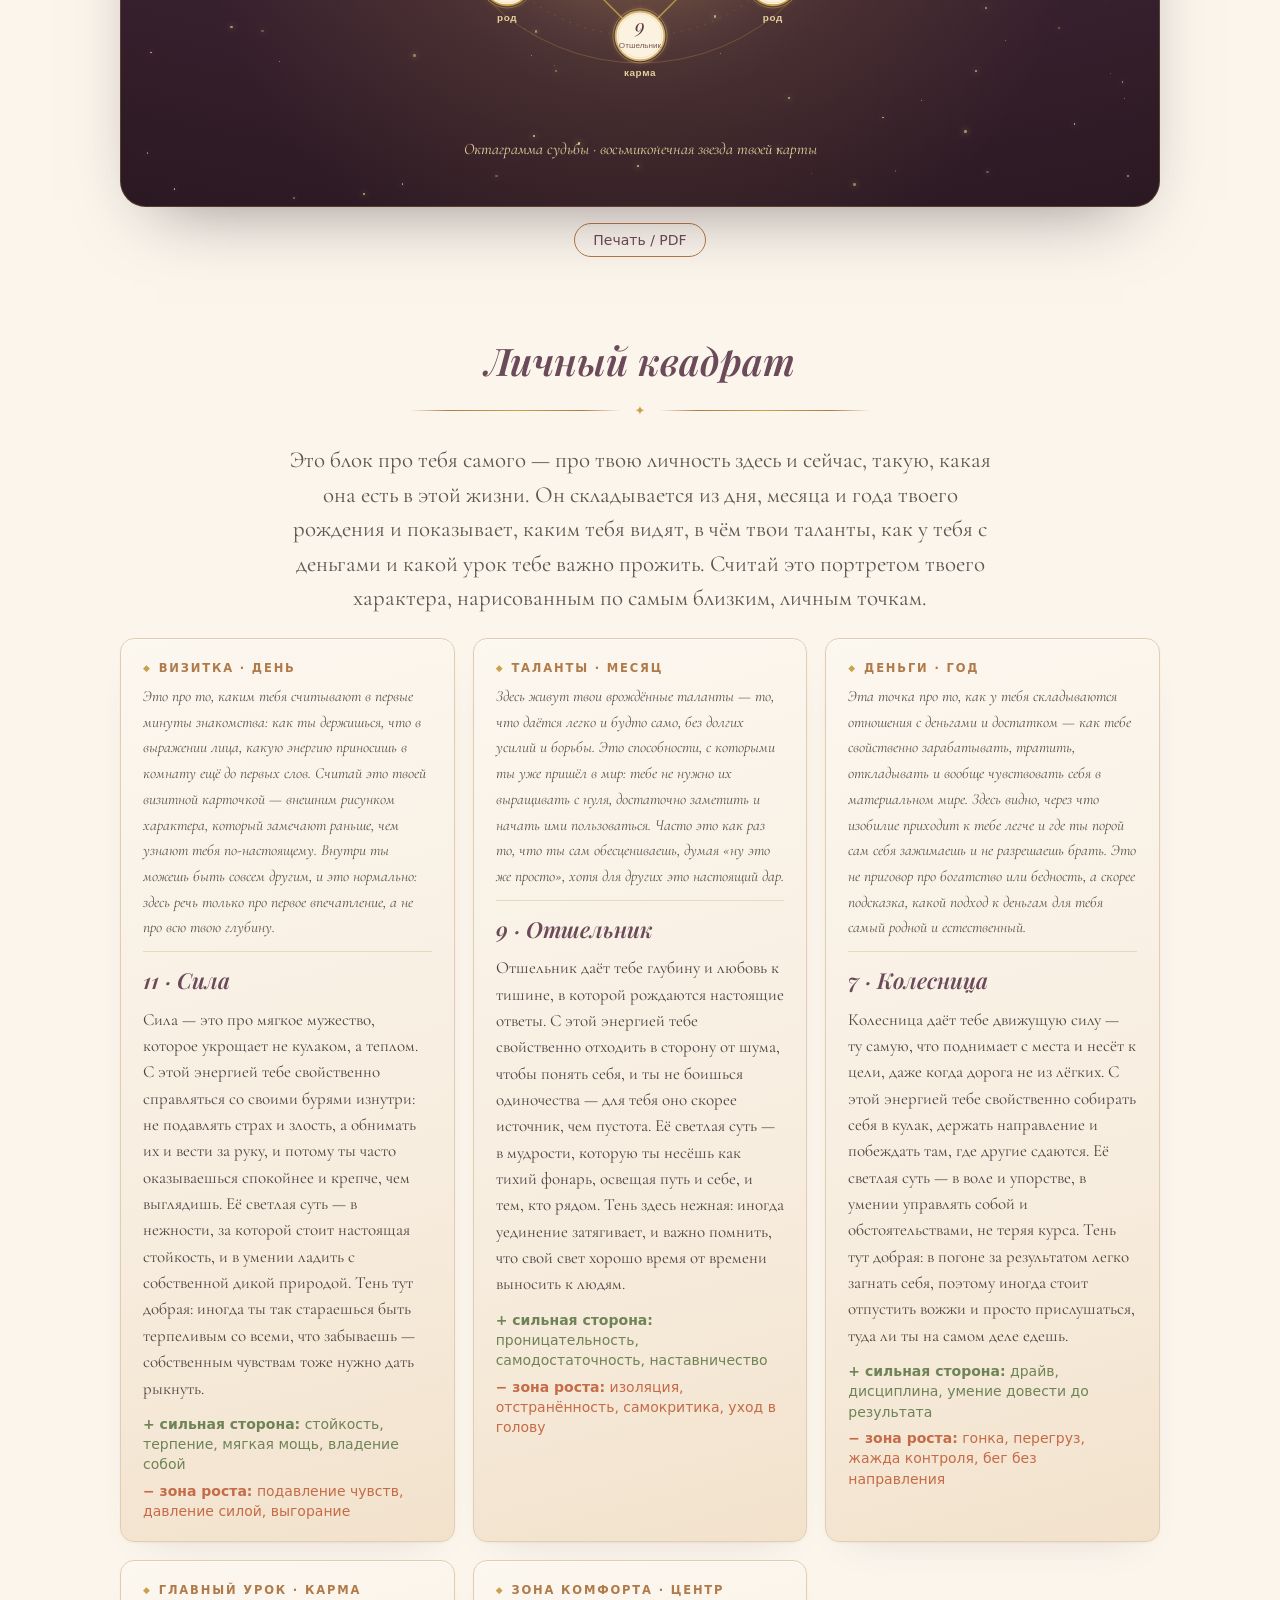
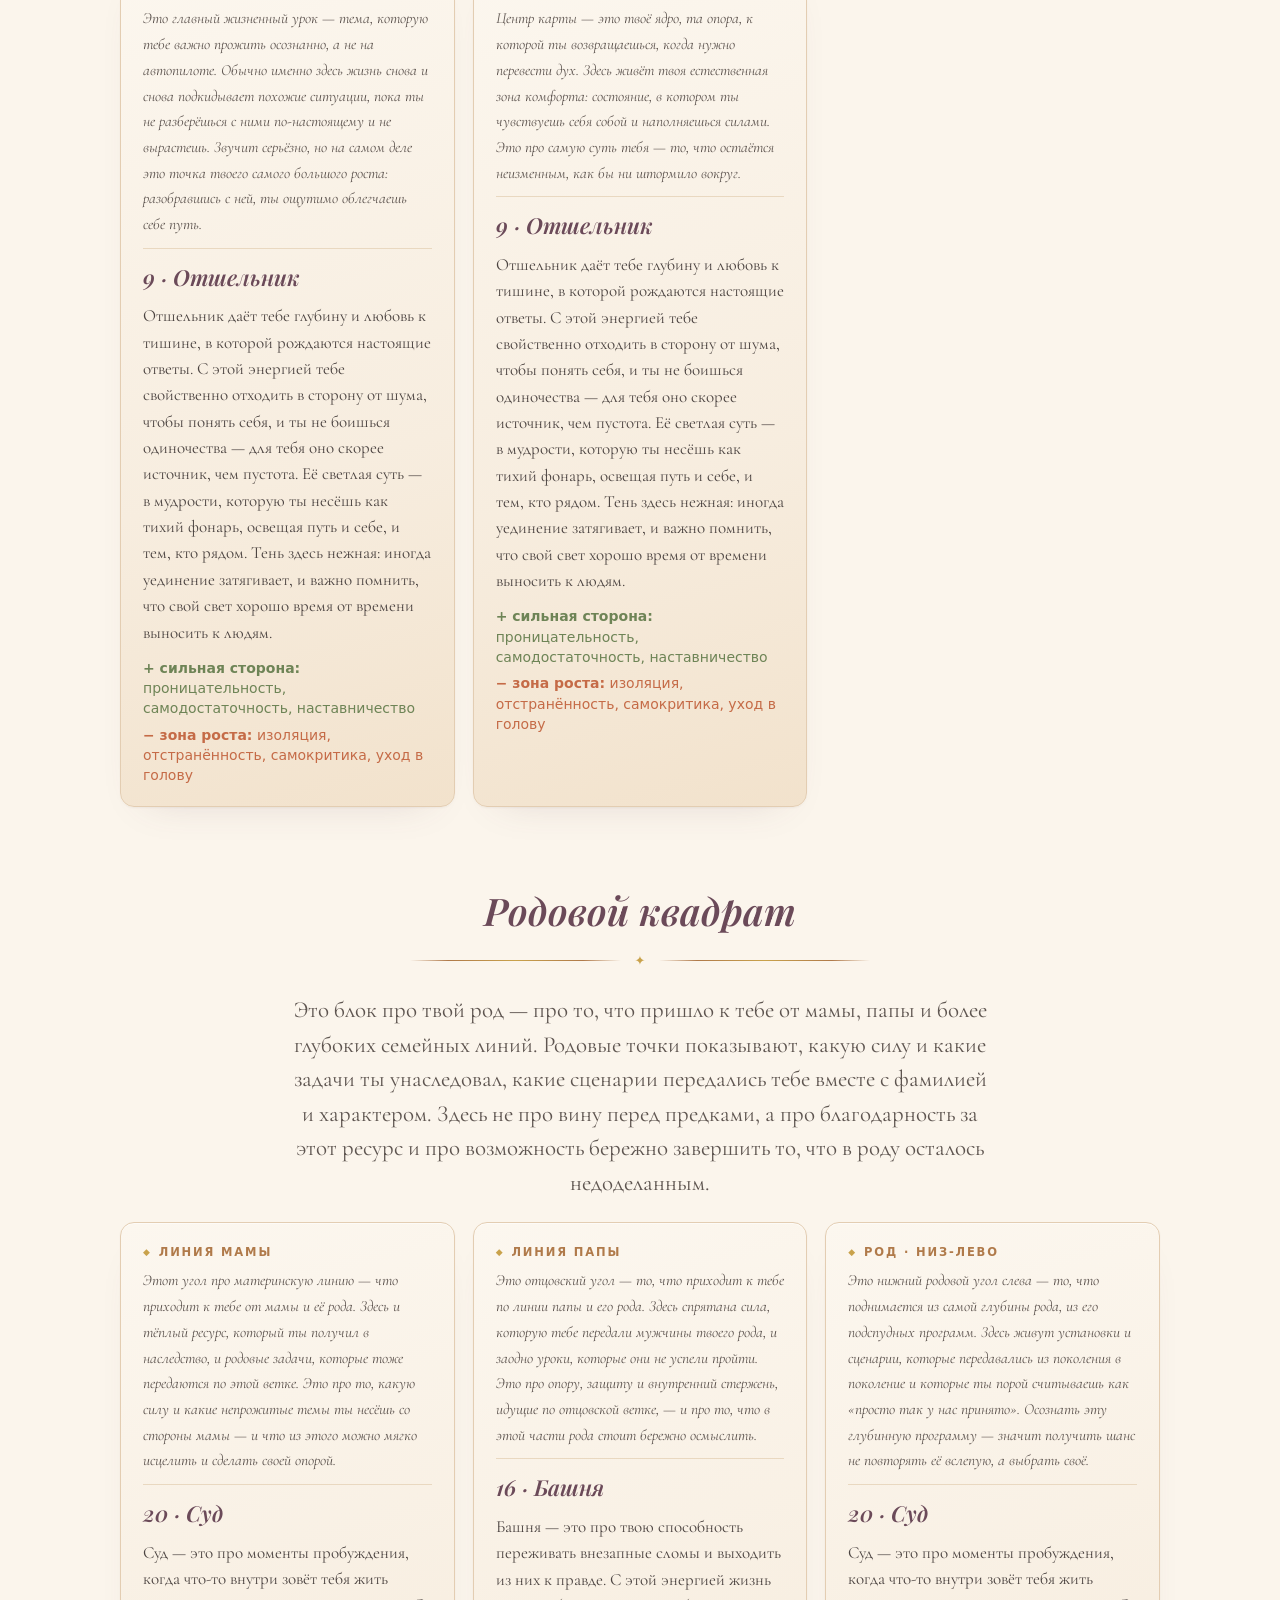
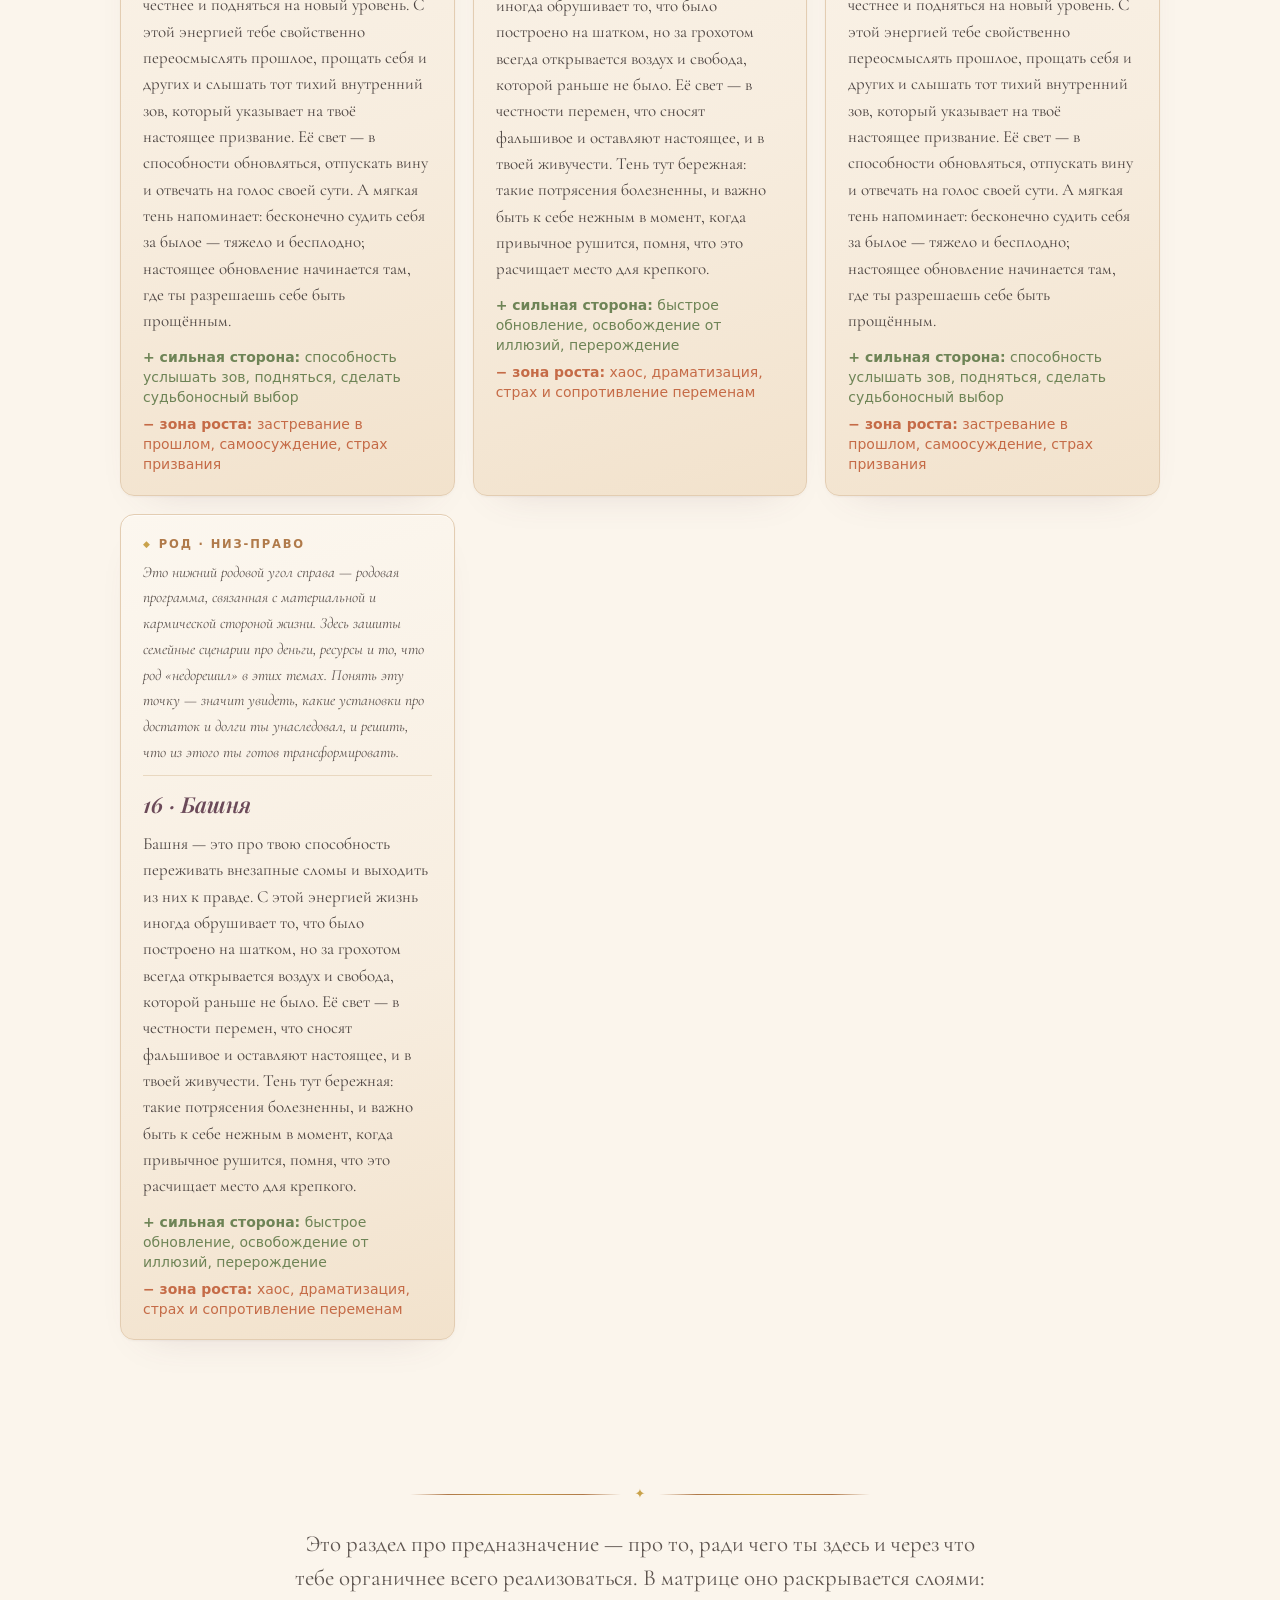
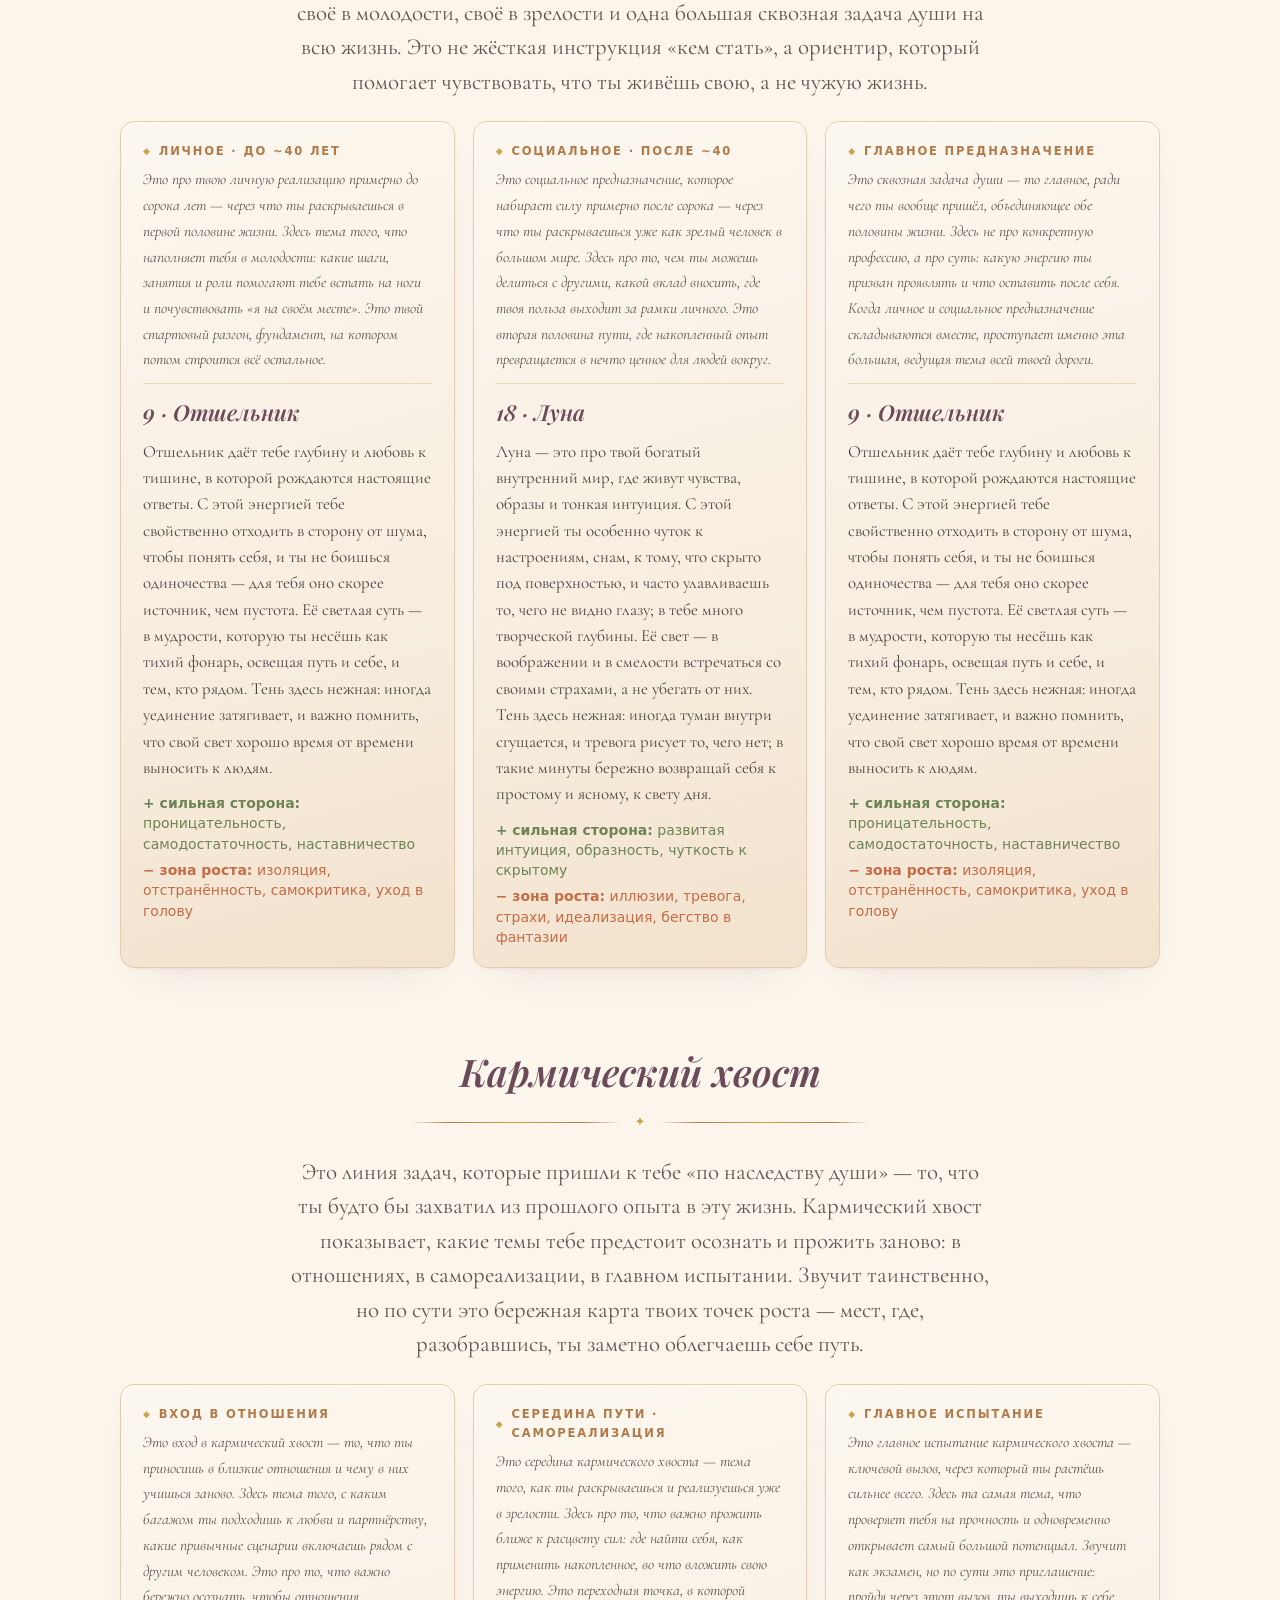
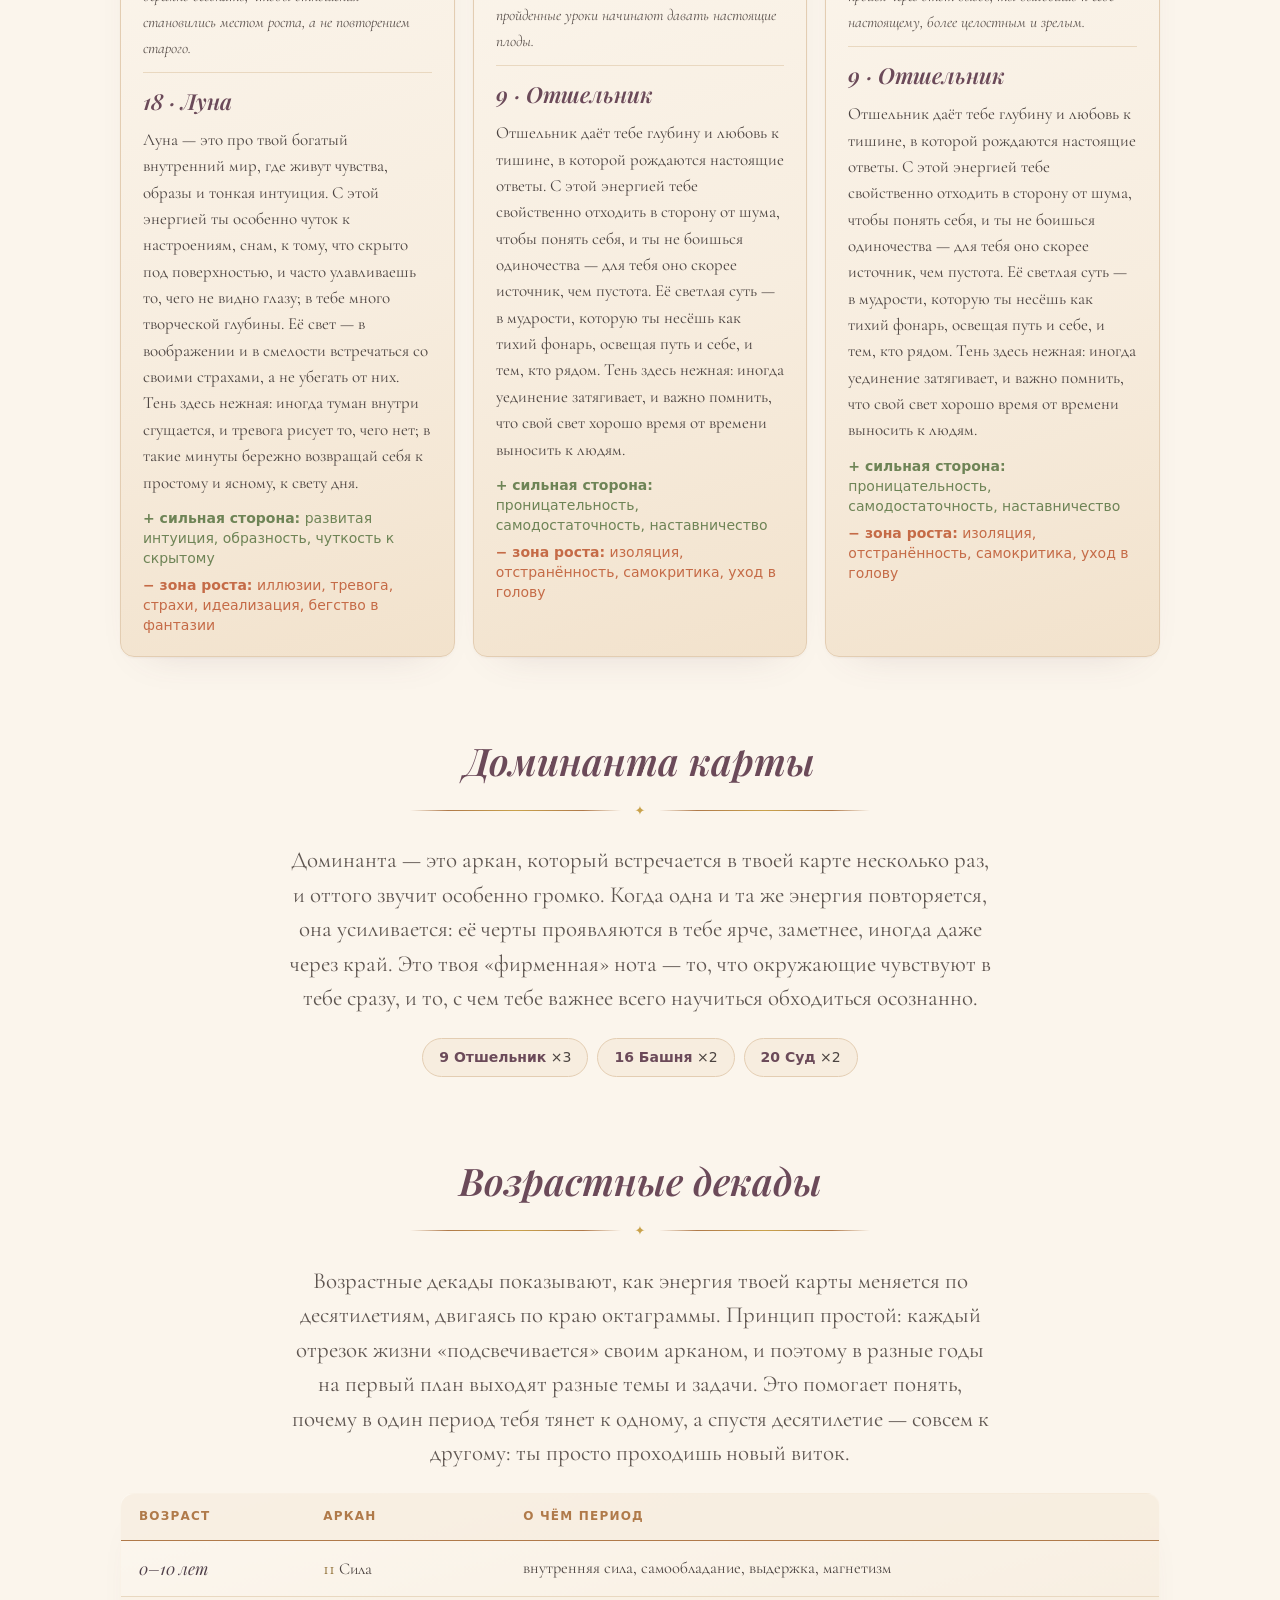
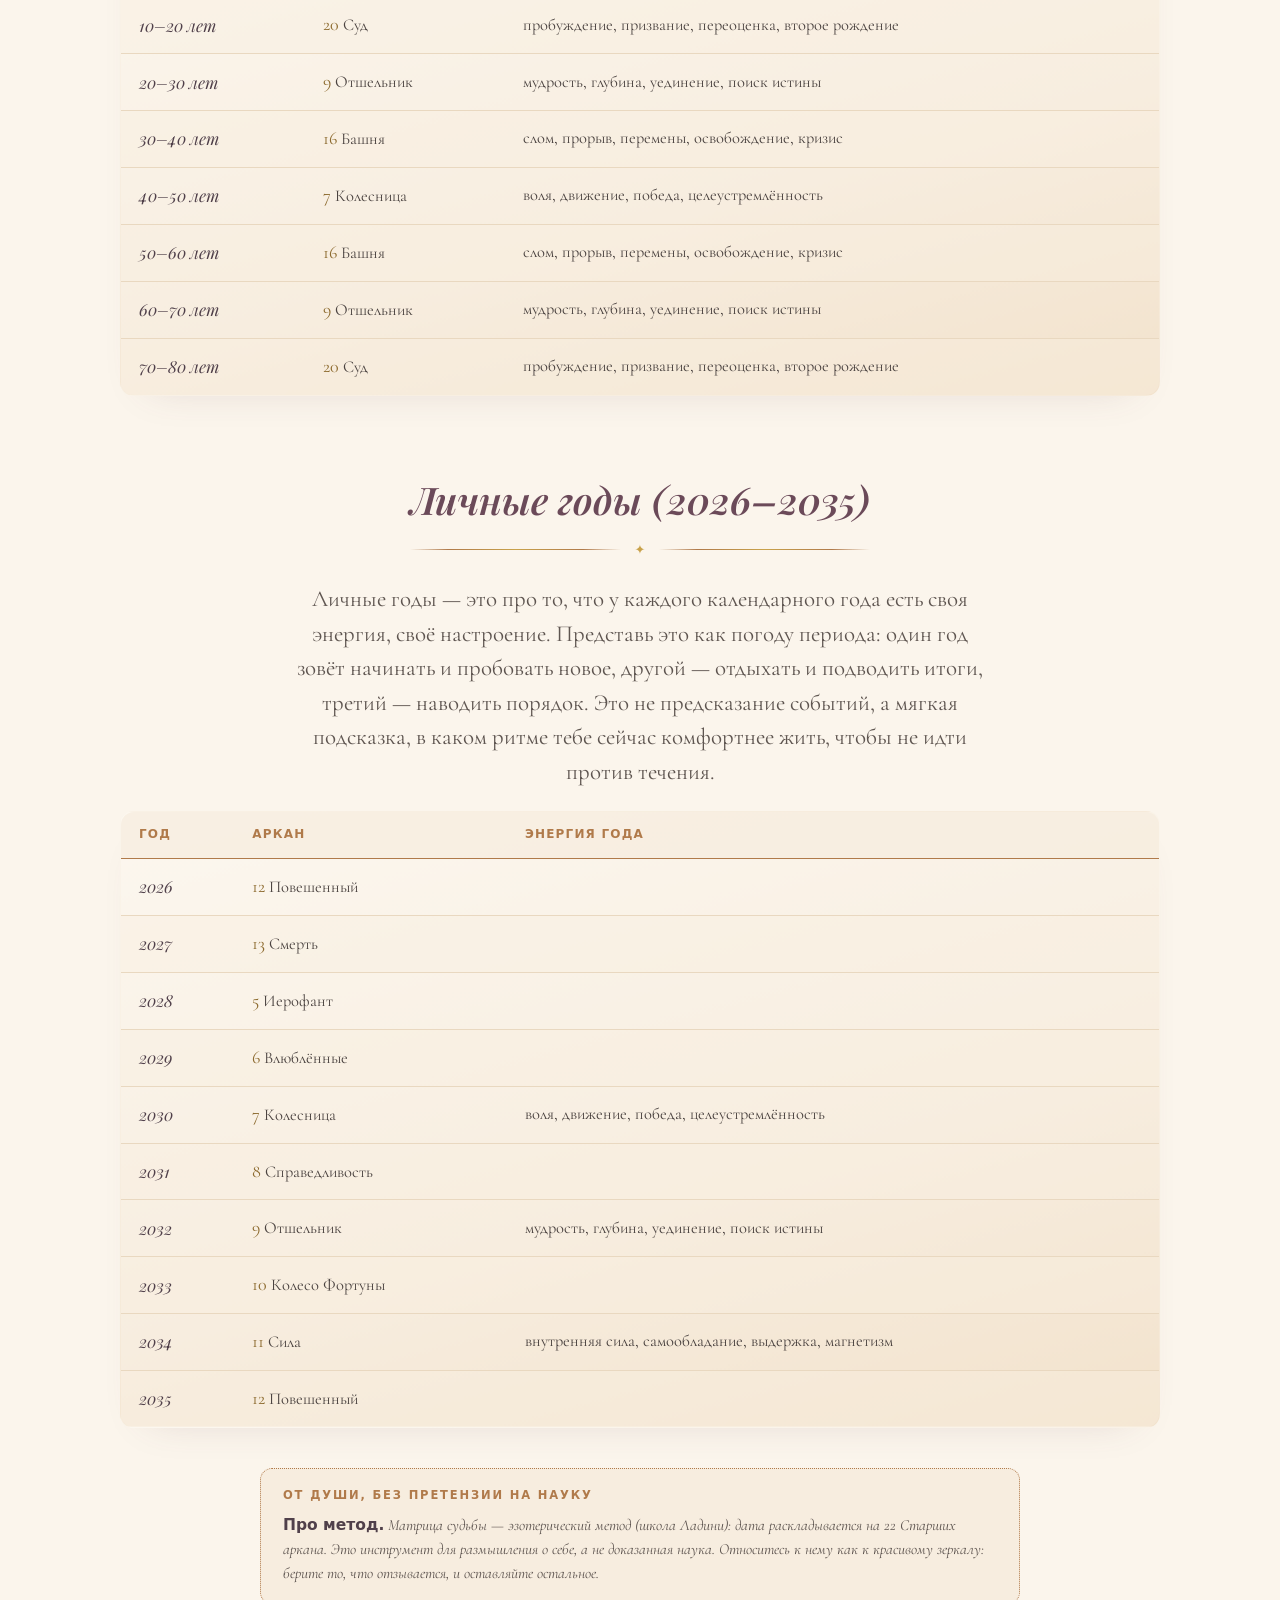
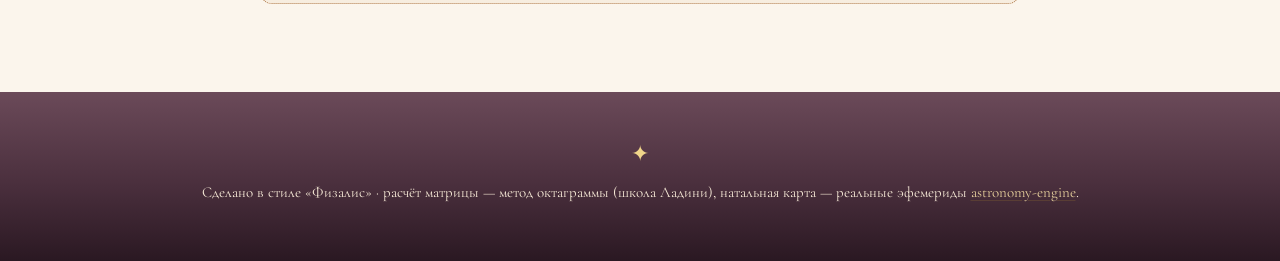
==== commit d65e1351: "Парольная калитка (вход по FISALIS555) перед доступом к сайту - js/gate.js: overlay-калитка, сравнен" ====
--- a/index.html
+++ b/index.html
@@ -12,6 +12,20 @@
 <link rel="icon" href="assets/physalis_mark.png">
 </head>
 <body>
+
+<div id="gate">
+  <div class="starfield"></div>
+  <div class="gate-card">
+    <img class="gate-emblem" src="assets/physalis_hero.png" alt="Физалис">
+    <div class="eyebrow" style="justify-content:center"><span class="lantern">✦</span>&nbsp;Физалис</div>
+    <h2 class="gate-title">Тайная дверь</h2>
+    <p class="gate-sub">Чтобы заглянуть в карты судьбы, введите пароль.</p>
+    <input type="password" id="gate-pass" placeholder="Пароль" autocomplete="off" autocapitalize="off" spellcheck="false">
+    <button id="gate-go" class="go gate-go">Войти</button>
+    <div class="err" id="gate-err"></div>
+    <div class="gate-hint">Доступ по паролю</div>
+  </div>
+</div>
 
 <header class="hero">
   <div class="eyebrow"><span class="lantern">✦</span>&nbsp;Физалис · золотой час</div>
@@ -105,5 +119,6 @@
 <script src="js/wheel.js"></script>
 <script src="js/fx.js"></script>
 <script src="js/app.js"></script>
+<script src="js/gate.js"></script>
 </body>
 </html>
--- a/css/style.css
+++ b/css/style.css
@@ -410,6 +410,41 @@
   --w-neutral: #E6CF9C;
 }
 
+/* ---------- Парольная калитка ---------- */
+body.locked { overflow: hidden; height: 100vh; }
+#gate {
+  position: fixed; inset: 0; z-index: 1000;
+  display: flex; align-items: center; justify-content: center; padding: 20px;
+  background: var(--grad-dusk); overflow: hidden;
+  transition: opacity .65s ease;
+}
+#gate::before { content: ""; position: absolute; inset: 0; background: var(--grad-warmglow); }
+#gate.gone { opacity: 0; pointer-events: none; }
+#gate .starfield { position: absolute; inset: 0; }
+.gate-card {
+  position: relative; z-index: 2; text-align: center;
+  max-width: 430px; width: 100%;
+  background: var(--grad-card); border: 1px solid var(--gold-leaf);
+  border-radius: 22px; padding: clamp(30px, 5vw, 44px) clamp(24px, 4vw, 38px);
+  box-shadow: 0 36px 80px -32px var(--shadow-plum), inset 0 1px 0 rgba(255,255,255,.6),
+              inset 0 0 0 1px rgba(230,207,156,.6);
+}
+.gate-emblem { width: 92px; height: auto; margin: 0 auto 6px; display: block; }
+.gate-title {
+  font-family: var(--display); font-style: italic; font-weight: 600;
+  font-size: 32px; color: var(--plum); margin: 4px 0 6px;
+}
+.gate-sub { font-family: var(--serif); font-size: 17px; color: var(--ink-soft); margin: 0 0 20px; }
+#gate input {
+  text-align: center; font-family: var(--serif); letter-spacing: 0.12em; font-size: 19px;
+}
+.gate-go { width: 100%; margin-top: 16px; }
+#gate .err { text-align: center; }
+.gate-hint {
+  margin-top: 16px; font-family: var(--sans); font-size: 12px; color: var(--muted);
+  letter-spacing: 0.04em;
+}
+
 /* ---------- Тулбар / кнопки-мин ---------- */
 .toolbar { display: flex; gap: 10px; justify-content: center; margin: 16px 0 4px; }
 .btn-min {
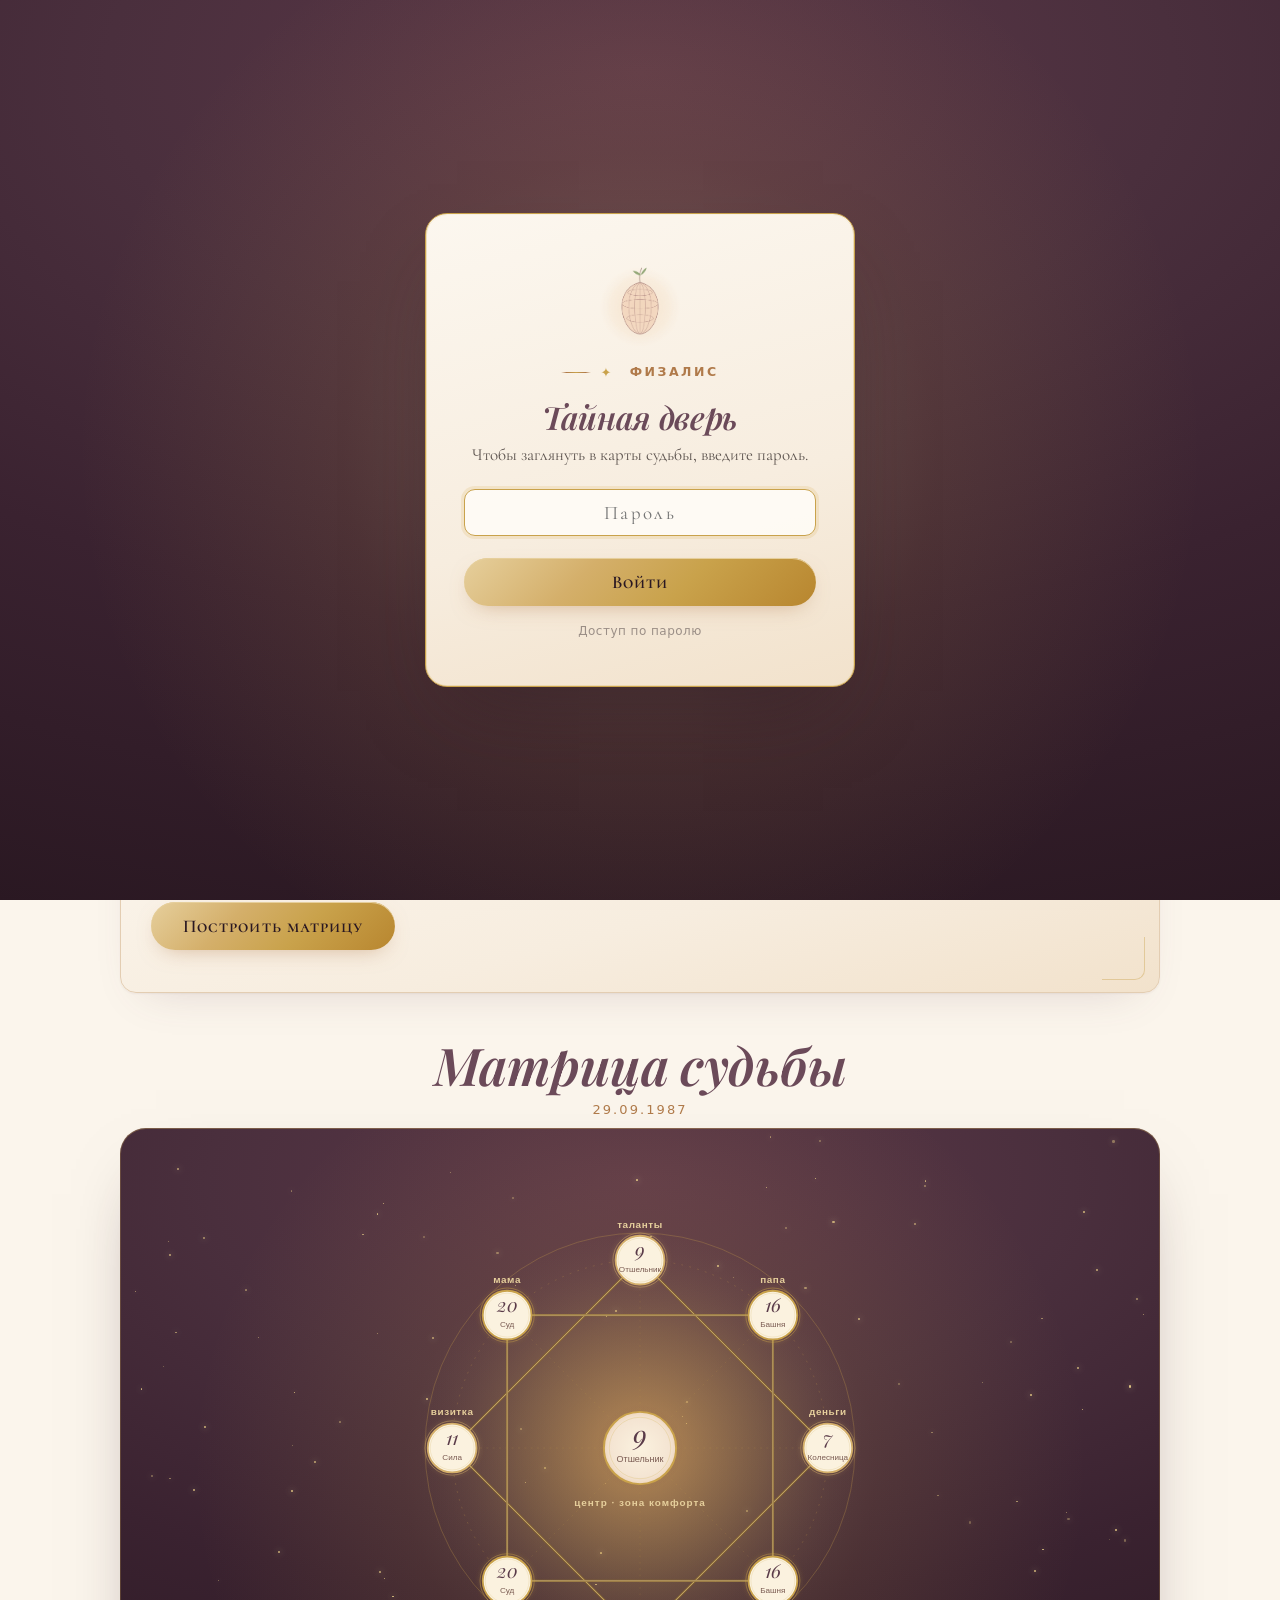
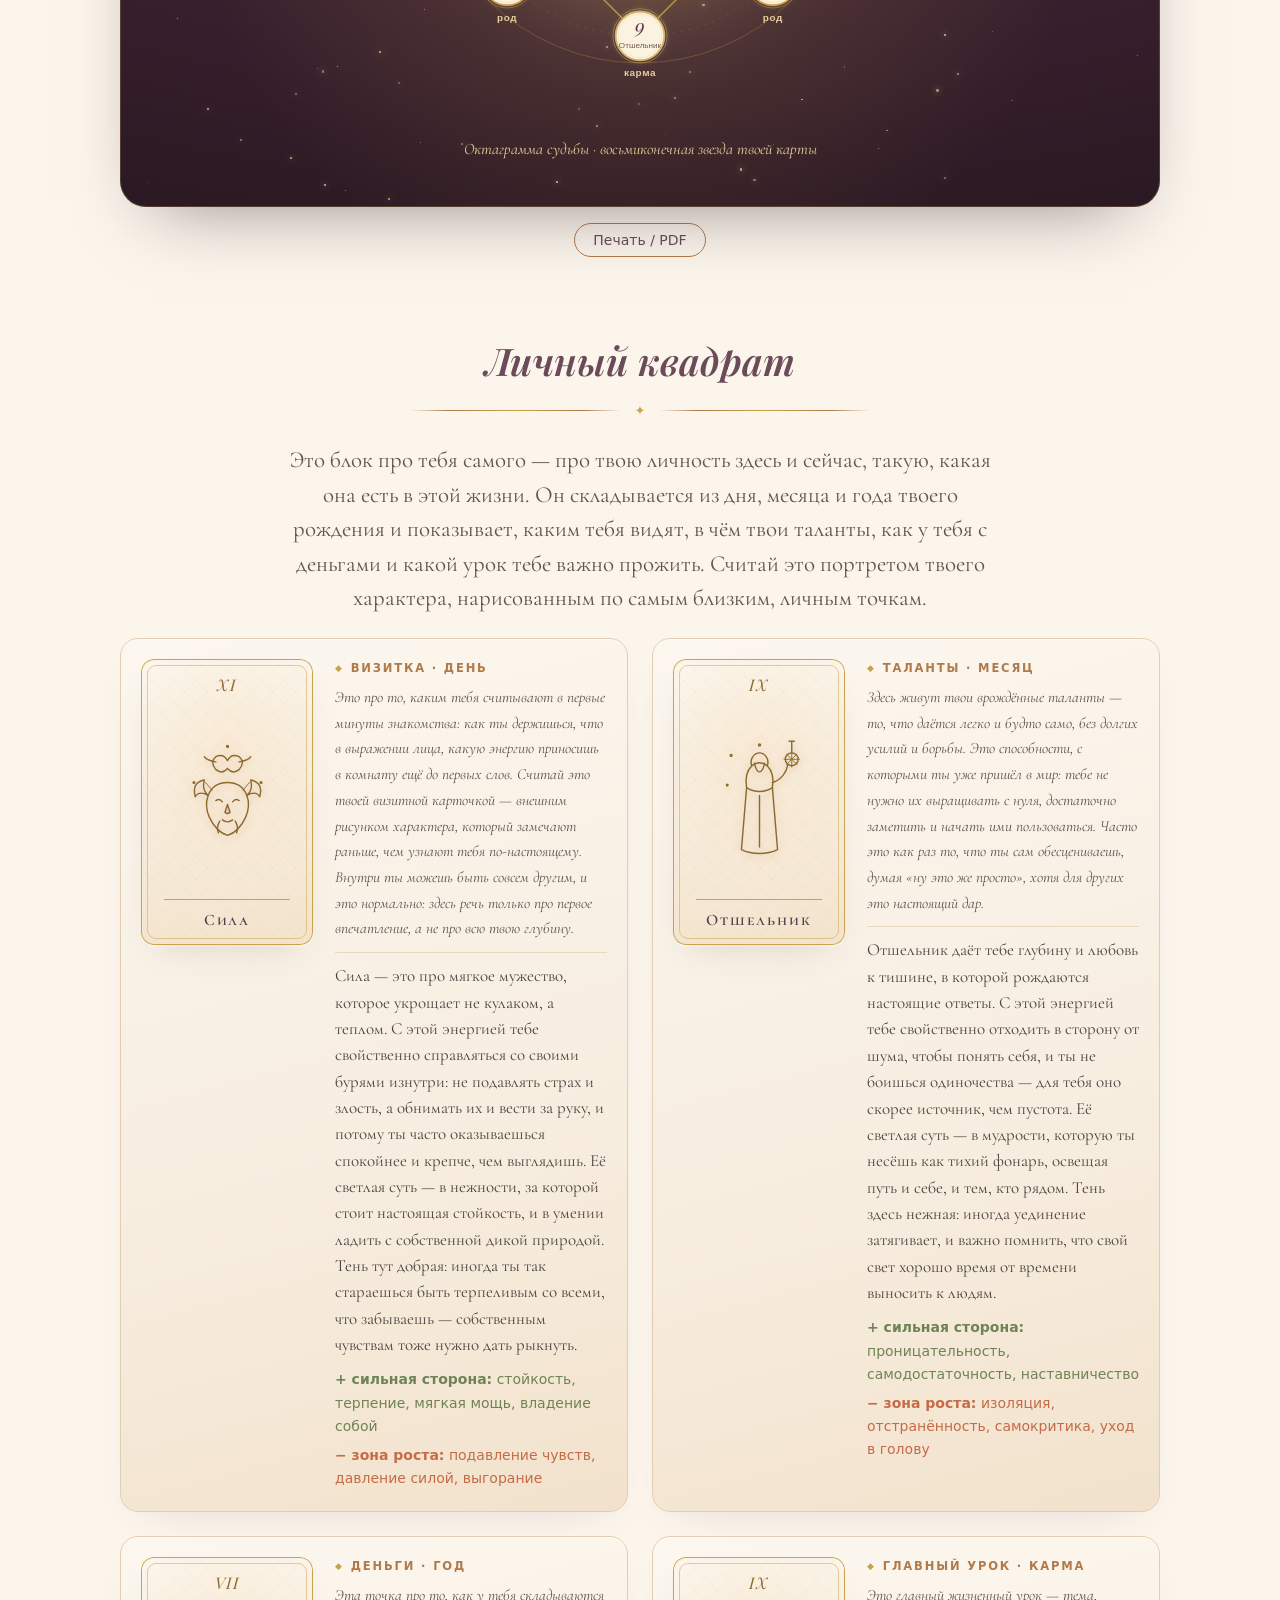
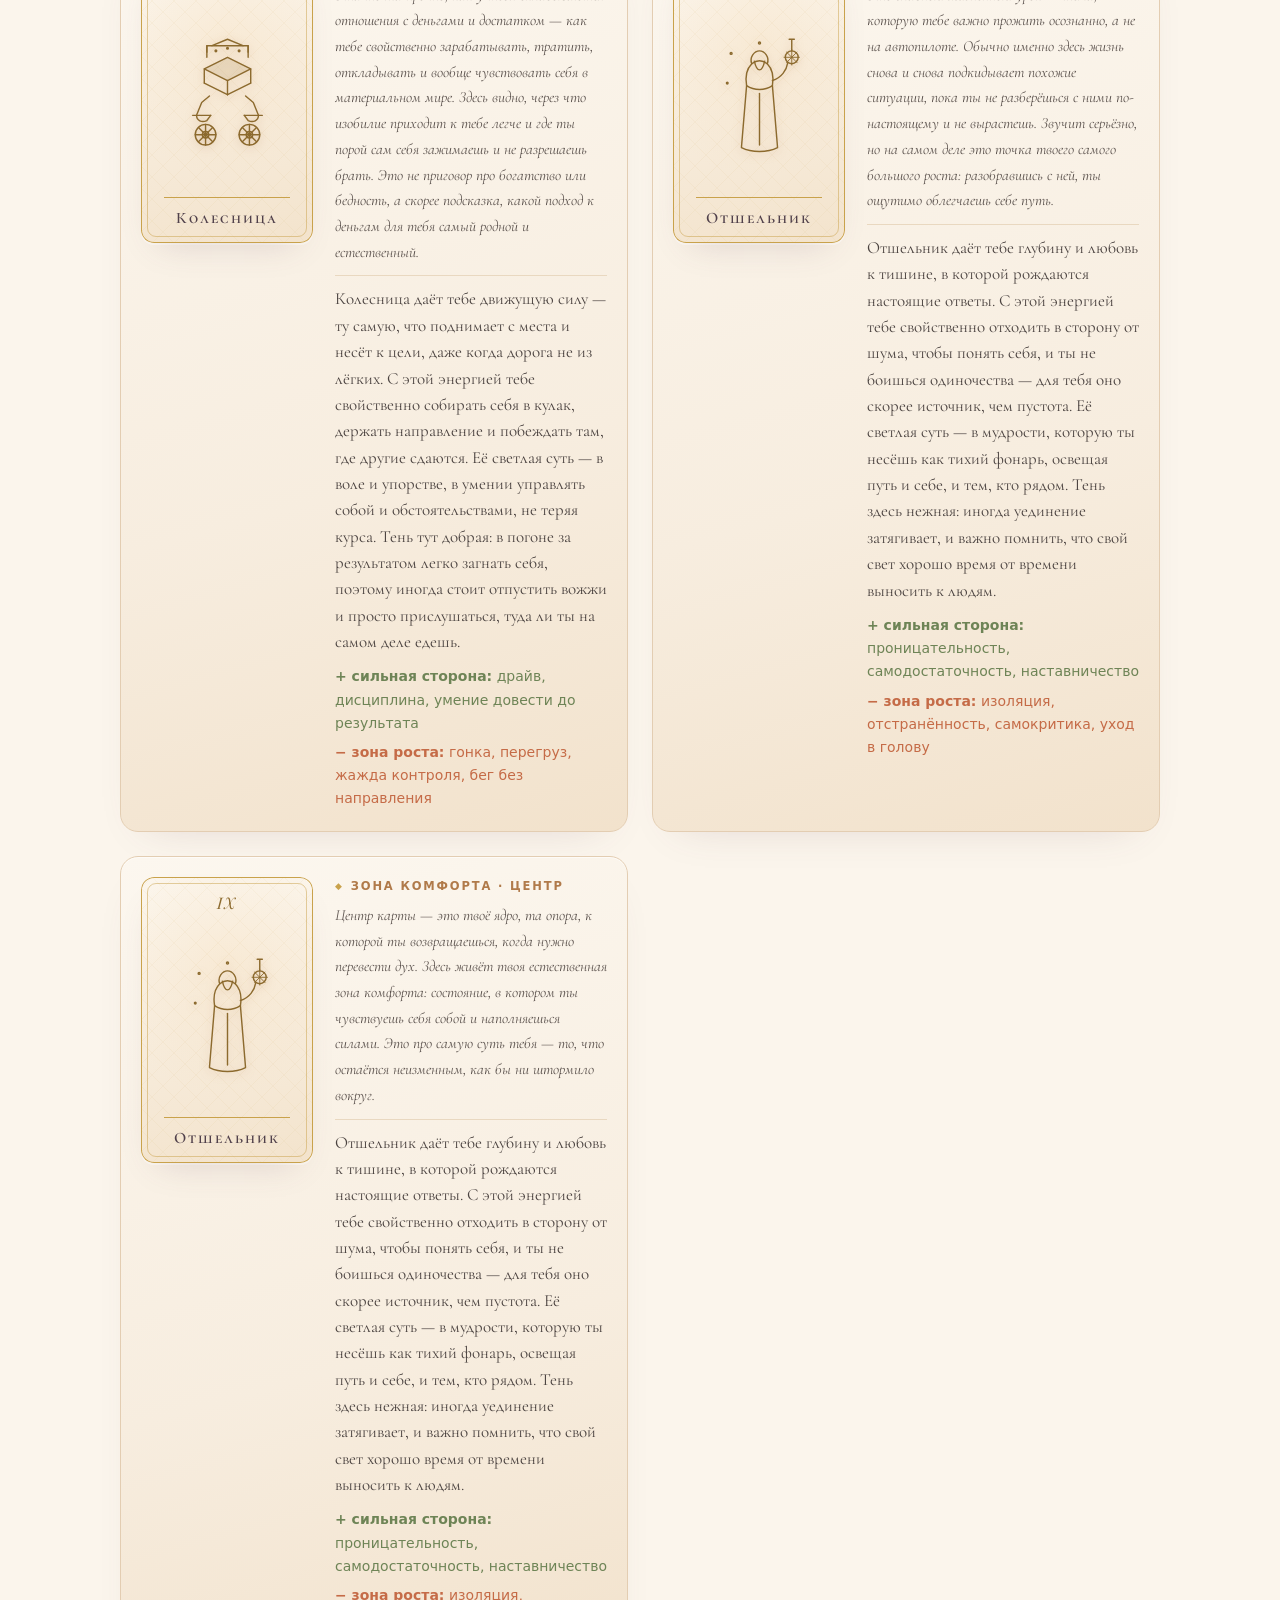
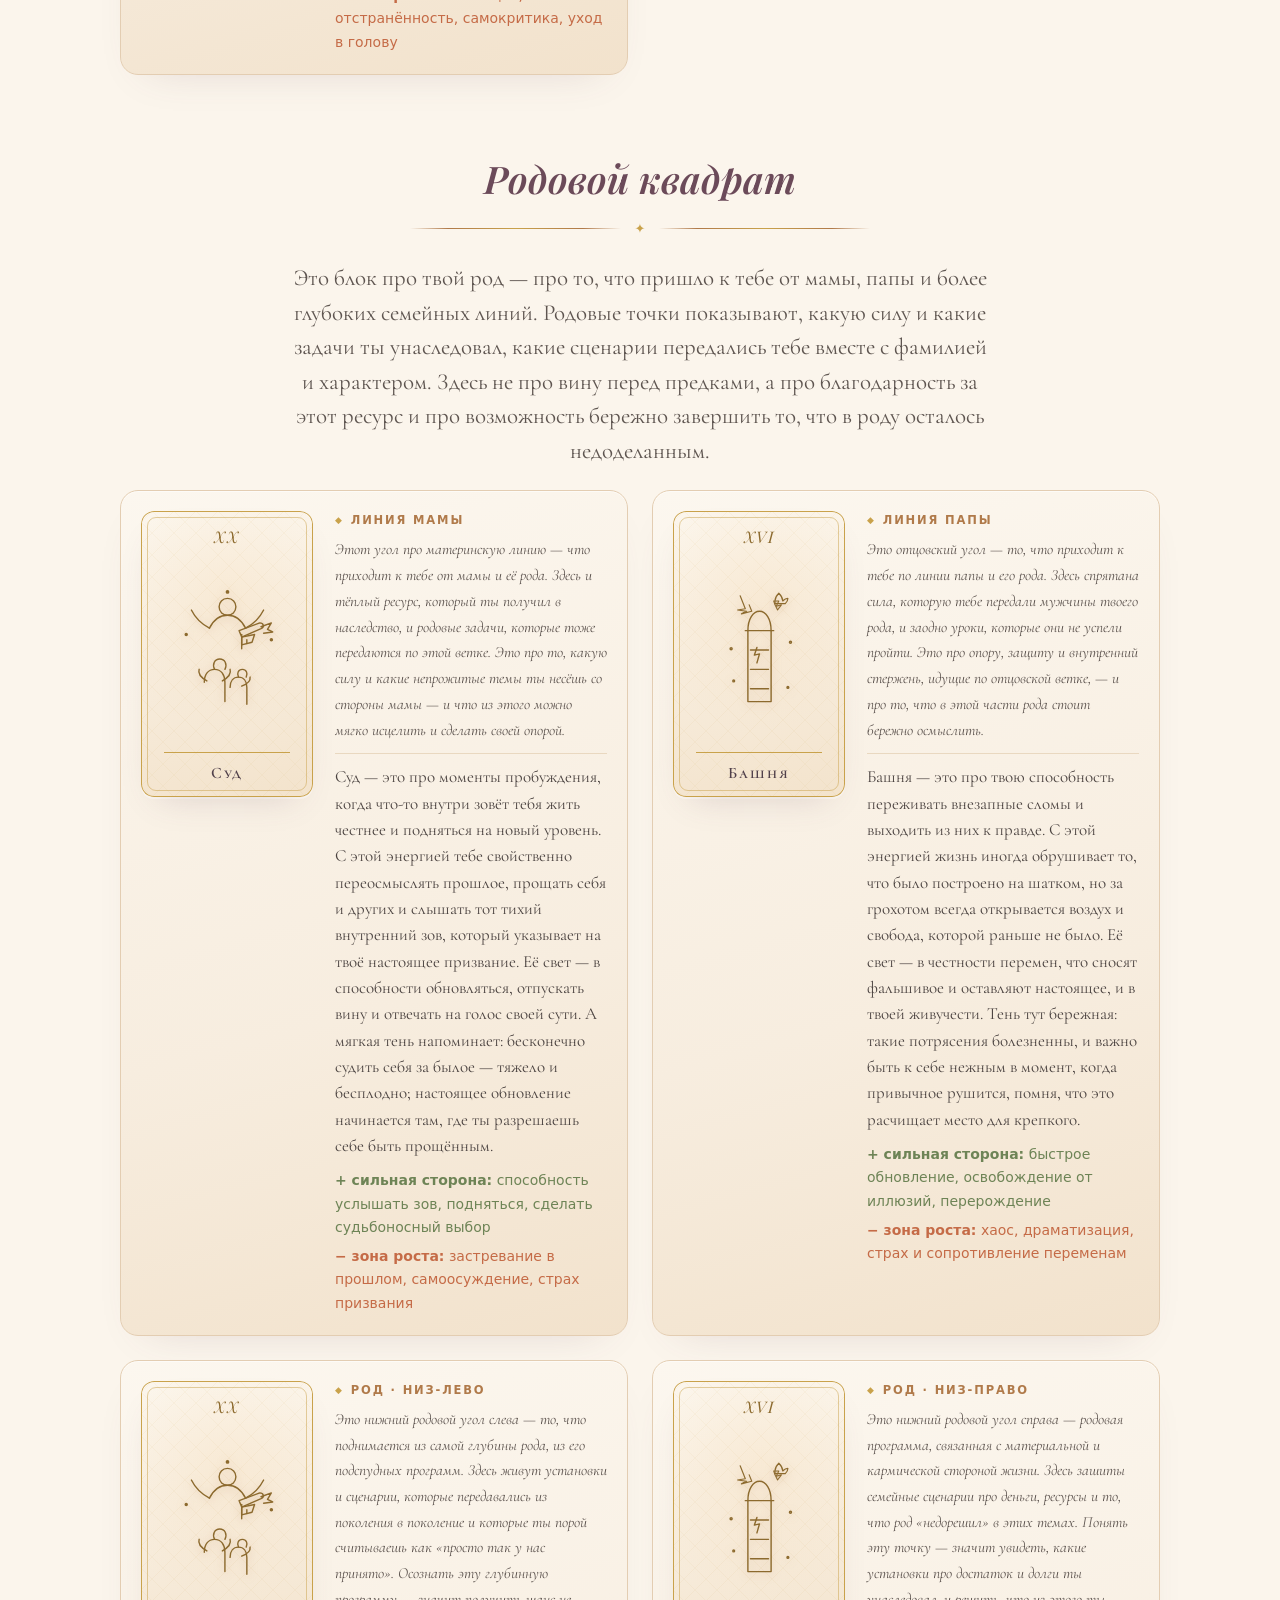
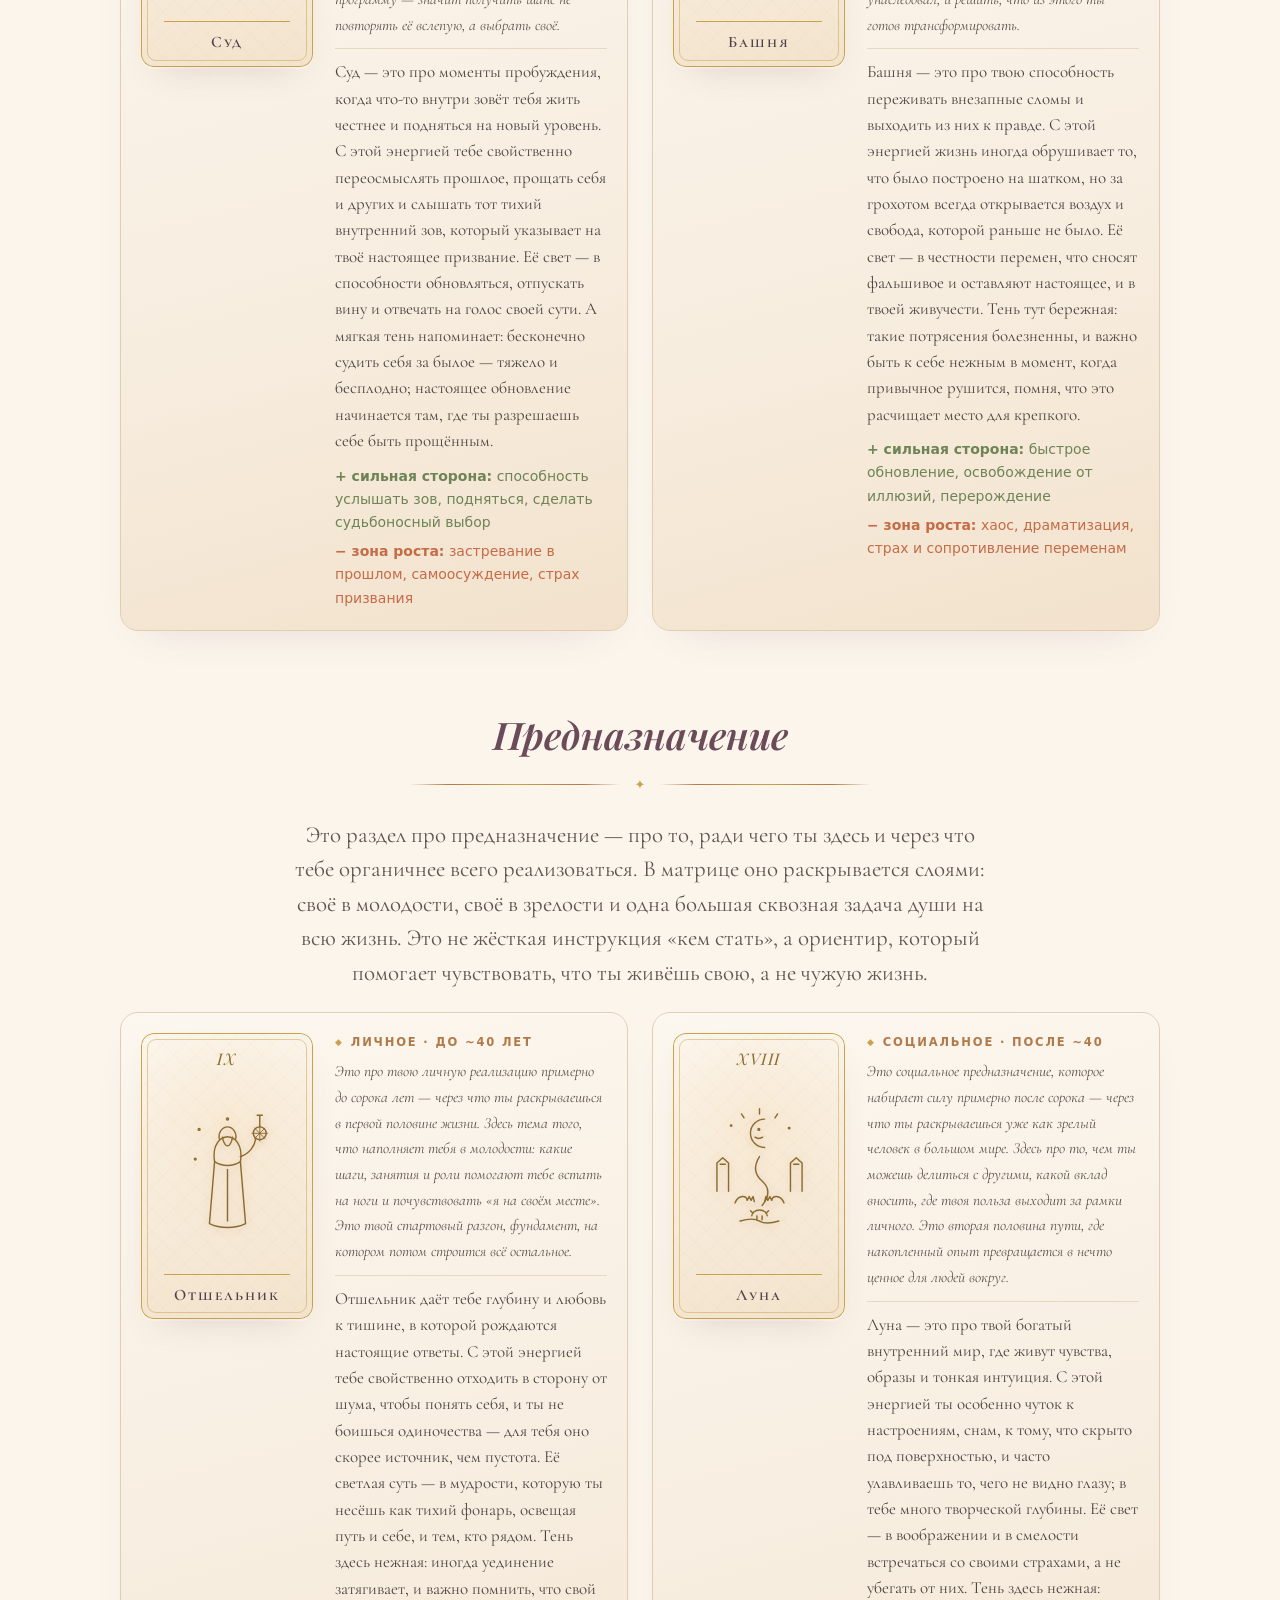
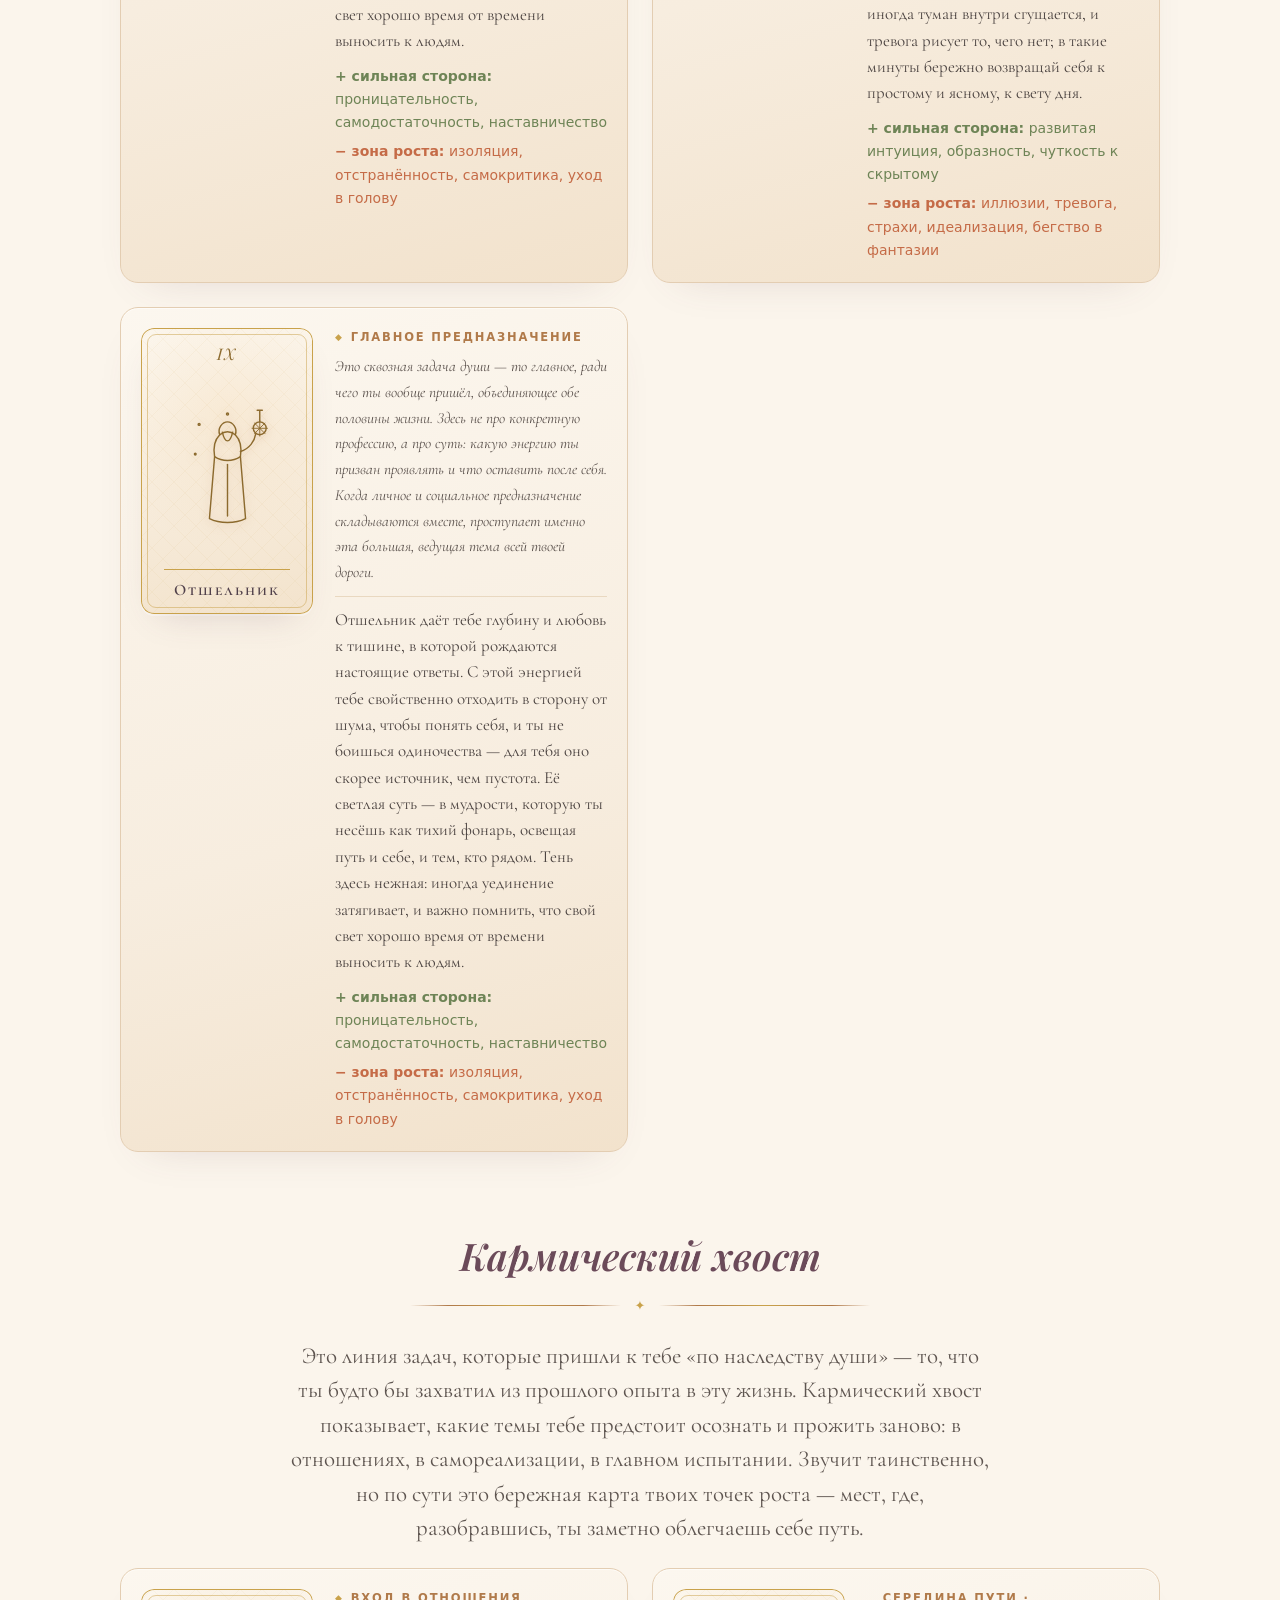
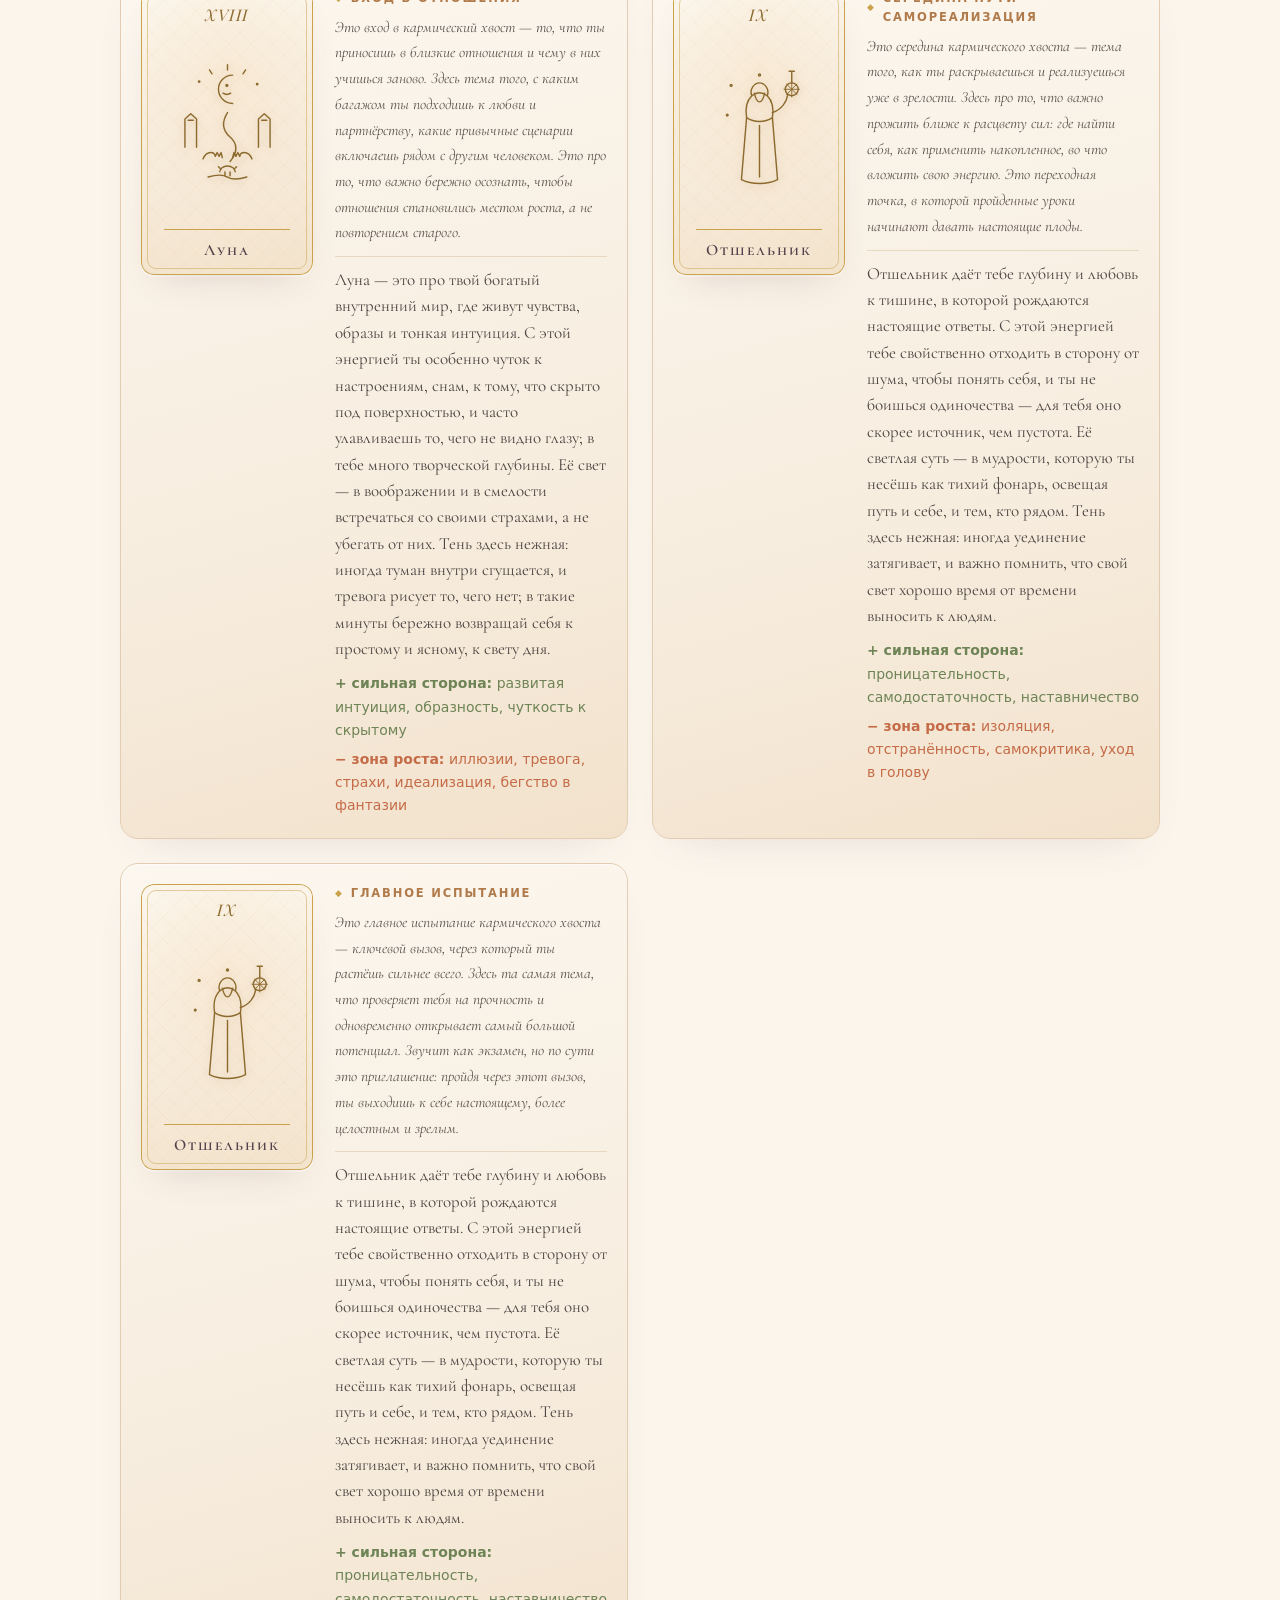
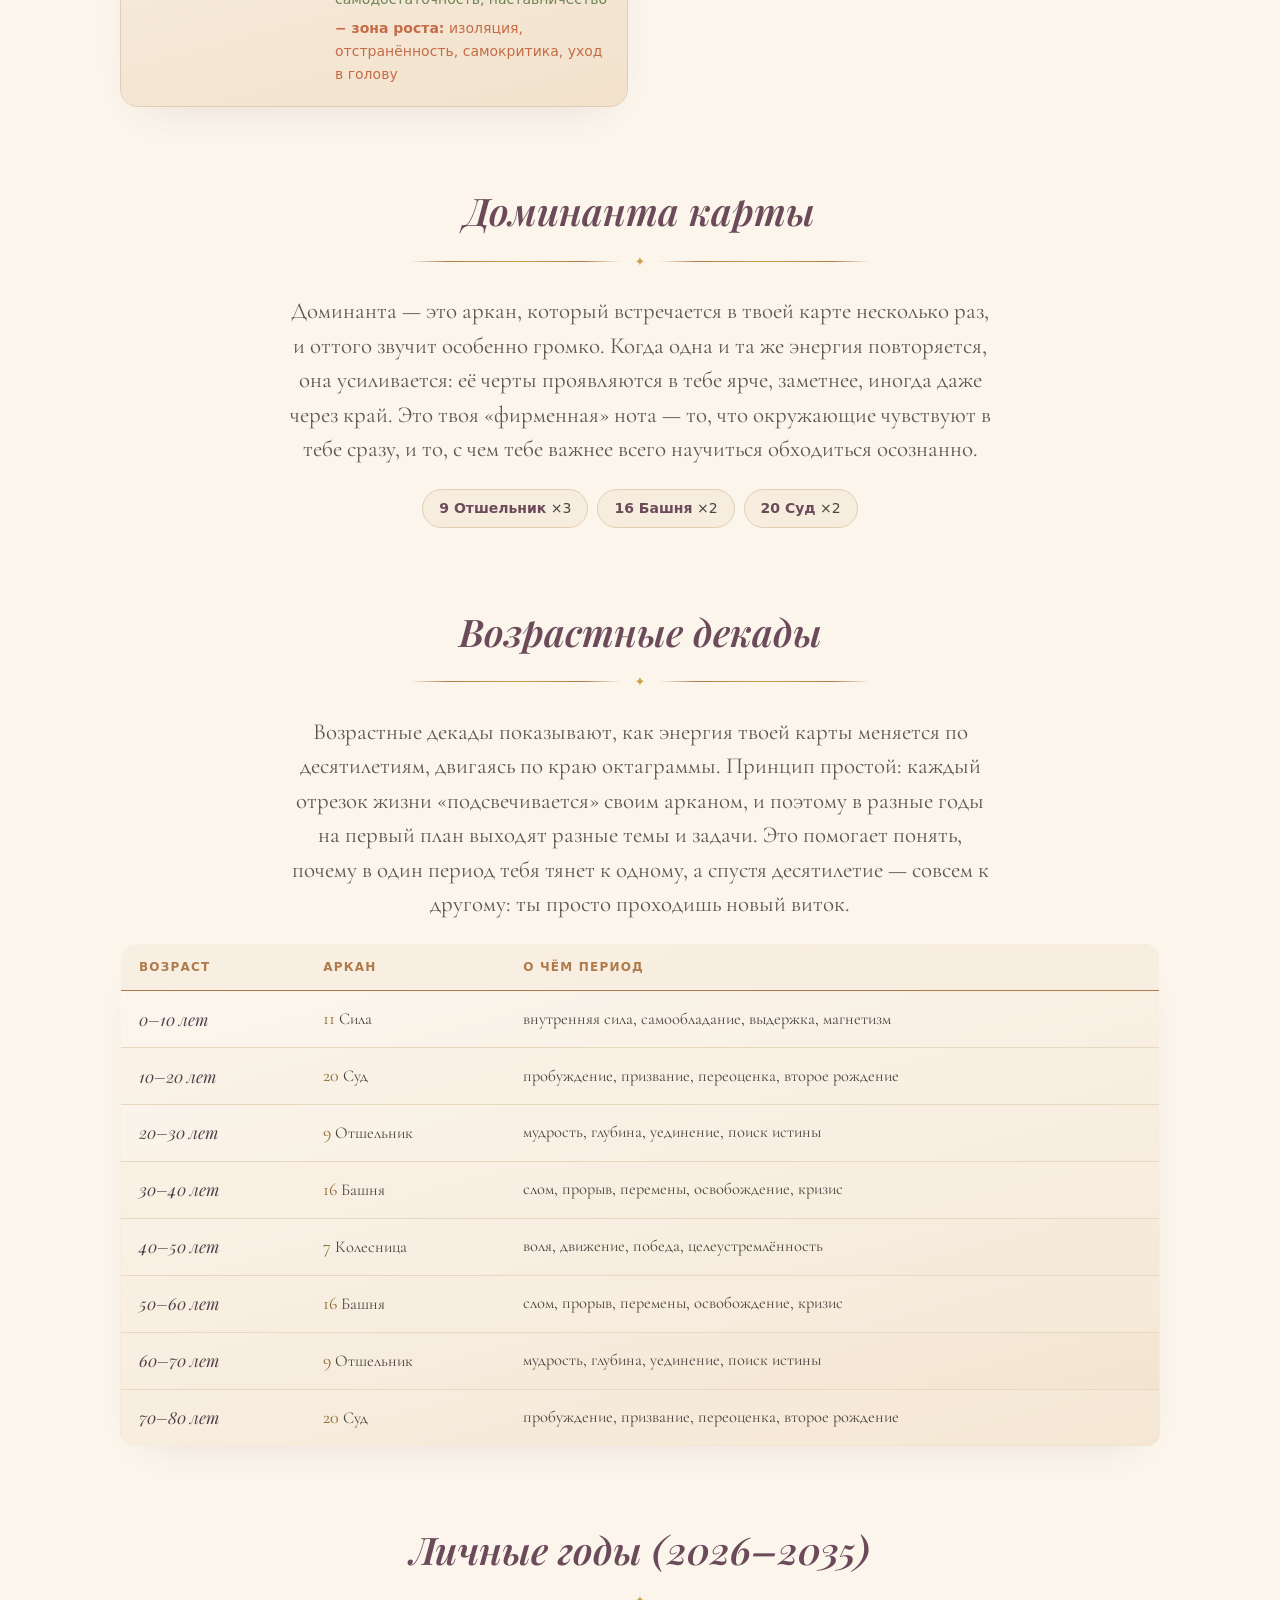
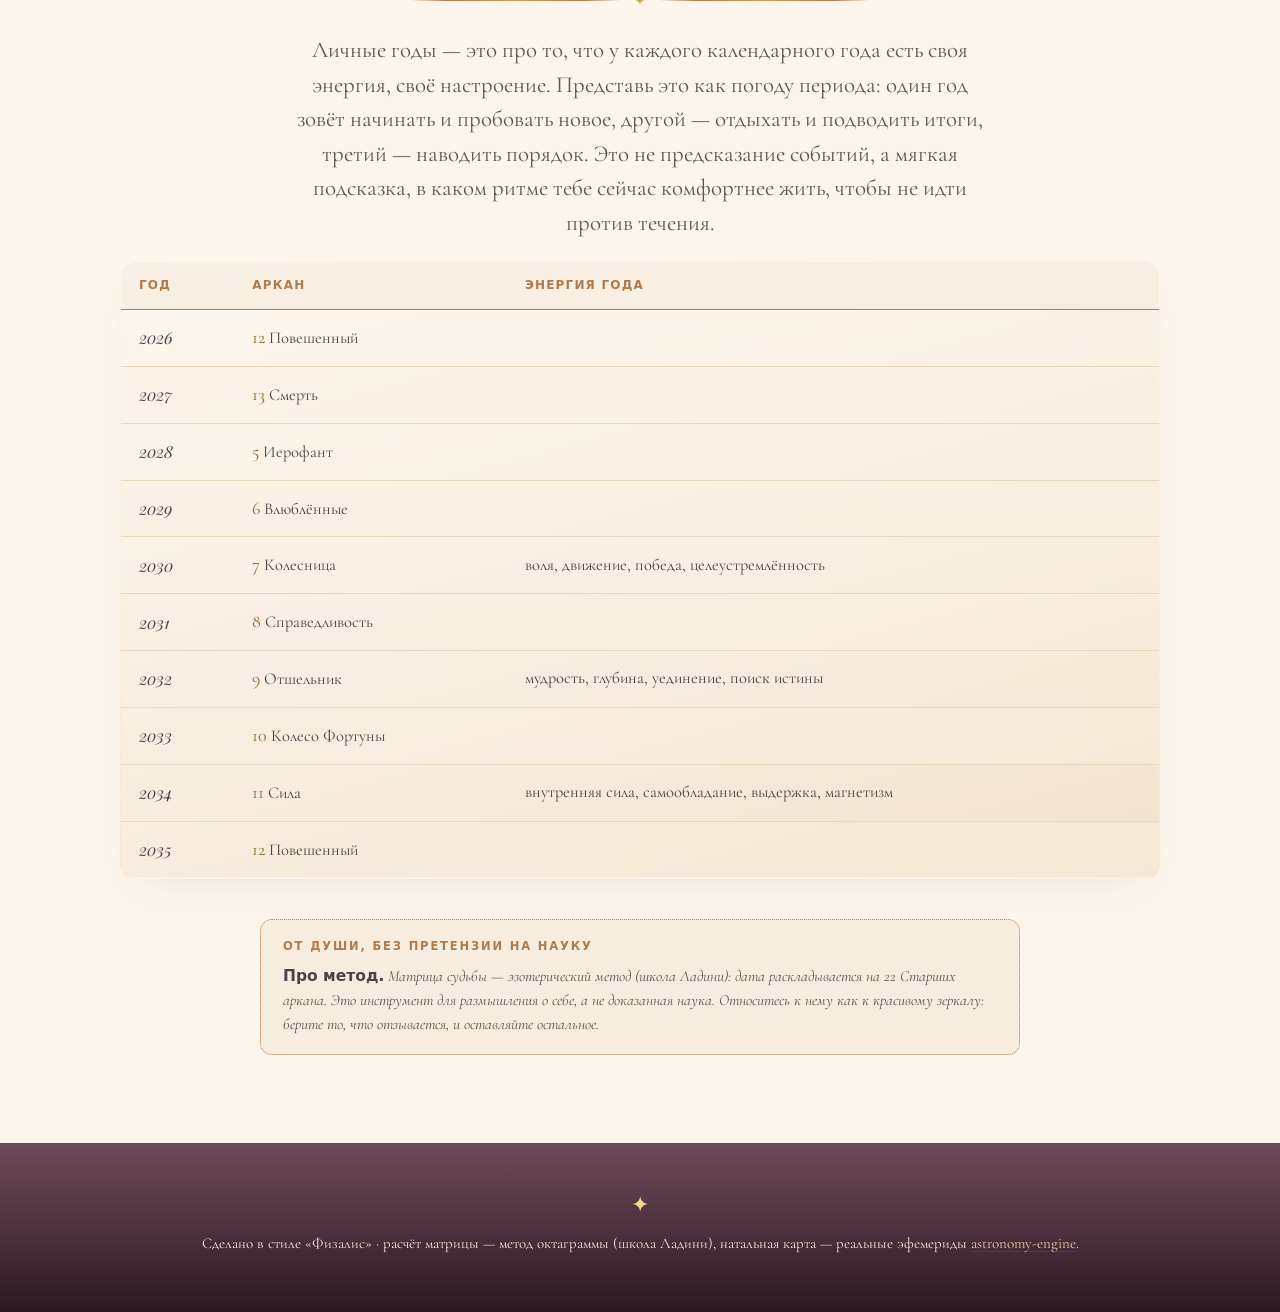
==== commit 16abd9e1: "Карты Таро в матрице + космическая фактура в натальной карте - 22 рисованные эмблемы Старших арканов" ====
--- a/index.html
+++ b/index.html
@@ -113,6 +113,8 @@
 <script src="vendor/astronomy.browser.js"></script>
 <script src="js/cities.js"></script>
 <script src="js/content.js"></script>
+<script src="js/arcana-art.js"></script>
+<script src="js/tarot.js"></script>
 <script src="js/matrix.js"></script>
 <script src="js/octagram.js"></script>
 <script src="js/natal.js"></script>
--- a/css/style.css
+++ b/css/style.css
@@ -364,6 +364,72 @@
 .asp.neutral b { color: var(--gold-deep); }
 
 /* ============================================================
+   КАРТЫ ТАРО (матрица судьбы)
+   ============================================================ */
+.tarot-spread { display: grid; gap: 24px; grid-template-columns: 1fr; }
+@media (min-width: 980px) { .tarot-spread { grid-template-columns: repeat(2, 1fr); } }
+
+.tarot-row {
+  display: flex; gap: 22px; align-items: flex-start;
+  background: var(--grad-card); border: 1px solid var(--border-warm);
+  border-radius: 18px; padding: 20px;
+  box-shadow: inset 0 1px 0 rgba(255,255,255,.6), 0 18px 42px -28px var(--shadow-warm);
+}
+@media (max-width: 560px) { .tarot-row { flex-direction: column; align-items: center; text-align: center; } }
+.tc-reading { flex: 1; min-width: 0; }
+.tc-reading .cap {
+  font-family: var(--sans); font-size: 11.5px; letter-spacing: 0.16em; text-transform: uppercase;
+  color: var(--copper); font-weight: 700; margin-bottom: 7px; display: flex; align-items: center; gap: 7px;
+}
+.tarot-row .cap::before { content: "◆"; color: var(--gold-leaf); font-size: 9px; }
+@media (max-width: 560px) { .tarot-row .cap { justify-content: center; } }
+.tc-reading .what {
+  font-family: var(--serif); font-size: 15.5px; font-style: italic; color: var(--ink-soft);
+  margin-bottom: 10px; padding-bottom: 10px; border-bottom: 1px solid var(--cream-muted);
+}
+.tc-reading .prose, .tc-reading .desc { font-family: var(--serif); font-size: 17px; color: var(--ink-body); line-height: 1.55; margin-bottom: 10px; }
+.tc-reading .tag { font-size: 14px; font-family: var(--sans); margin-top: 6px; }
+
+/* карта */
+.tarot-card {
+  position: relative; flex: 0 0 172px; width: 172px; aspect-ratio: 172/286;
+  border-radius: 13px; padding: 13px 11px 11px;
+  background:
+    radial-gradient(120% 78% at 50% 30%, rgba(242,201,142,0.18), transparent 60%),
+    linear-gradient(170deg, #FCF7EF 0%, #F3E3CC 100%);
+  box-shadow: inset 0 0 0 1px var(--gold-leaf),
+              0 16px 34px -18px var(--shadow-warm), 0 2px 0 rgba(255,255,255,.5);
+  display: flex; flex-direction: column; align-items: center; overflow: hidden;
+  transition: transform .32s cubic-bezier(.2,.7,.2,1), box-shadow .32s;
+}
+.tarot-card::before { /* внутренняя золотая рамка */
+  content: ""; position: absolute; inset: 6px; border: 1px solid var(--gold-leaf);
+  opacity: .5; border-radius: 9px; pointer-events: none;
+}
+.tarot-card::after { /* фактура «рубашки» */
+  content: ""; position: absolute; inset: 0; pointer-events: none; opacity: .5;
+  background-image: url("data:image/svg+xml,%3Csvg xmlns='http://www.w3.org/2000/svg' width='22' height='22'%3E%3Cpath d='M11 0L22 11L11 22L0 11Z' fill='none' stroke='%23C9A24B' stroke-opacity='0.22' stroke-width='0.6'/%3E%3C/svg%3E");
+}
+.tarot-card:hover { transform: translateY(-7px) rotate(-.6deg);
+  box-shadow: inset 0 0 0 1px var(--gold-bright), 0 30px 56px -22px var(--shadow-warm); }
+.tc-numeral {
+  position: relative; z-index: 1; font-family: var(--display); font-style: italic;
+  font-size: 16px; color: var(--gold-deep); letter-spacing: 0.1em; margin-bottom: 2px;
+}
+.tc-art {
+  position: relative; z-index: 1; flex: 1; width: 100%;
+  display: flex; align-items: center; justify-content: center;
+  color: var(--gold-deep); filter: drop-shadow(0 2px 5px rgba(176,122,74,.30));
+}
+.tc-art svg { width: 86%; height: 100%; max-height: 178px; }
+.tc-name {
+  position: relative; z-index: 1; font-family: var(--serif); font-variant: small-caps;
+  letter-spacing: 0.12em; font-weight: 600; font-size: 16px; color: var(--plum-card);
+  margin-top: 4px; padding-top: 7px; width: 84%; text-align: center;
+  border-top: 1px solid var(--gold-leaf);
+}
+
+/* ============================================================
    СУМЕРЕЧНЫЕ СЕГМЕНТЫ (октаграмма / колесо)
    ============================================================ */
 .dusk {
@@ -380,6 +446,32 @@
 .dusk .starfield { position: absolute; inset: 0; pointer-events: none; z-index: 0; }
 .dusk .star { position: absolute; border-radius: 50%; background: var(--gold-star);
   box-shadow: 0 0 6px var(--star-halo); }
+.dusk .nebula { display: none; }
+
+/* космическая фактура — только для .cosmic (натальная карта) */
+.dusk.cosmic { background:
+    radial-gradient(ellipse 130% 100% at 50% 6%, #5C3848 0%, #3F2838 30%, #2E1C2A 60%, #20121C 100%); }
+.dusk.cosmic .nebula {
+  display: block; position: absolute; inset: 0; z-index: 0; pointer-events: none;
+  background:
+    radial-gradient(38% 30% at 23% 25%, rgba(193,106,82,0.34), transparent 70%),
+    radial-gradient(48% 38% at 79% 60%, rgba(150,112,156,0.40), transparent 72%),
+    radial-gradient(32% 26% at 62% 15%, rgba(201,154,82,0.26), transparent 70%),
+    radial-gradient(44% 52% at 48% 92%, rgba(120,72,104,0.34), transparent 72%);
+  filter: blur(10px); mix-blend-mode: screen;
+}
+.dusk.cosmic .nebula::before { /* млечная диагональная полоса */
+  content: ""; position: absolute; inset: 0;
+  background: linear-gradient(118deg, transparent 36%, rgba(231,201,122,0.08) 46%,
+    rgba(251,233,184,0.16) 50%, rgba(231,201,122,0.08) 54%, transparent 64%);
+  filter: blur(3px);
+}
+.dusk.cosmic .nebula::after { /* звёздная пыль (тонкий шум) */
+  content: ""; position: absolute; inset: 0; opacity: 0.10; mix-blend-mode: screen;
+  background-image: url("data:image/svg+xml,%3Csvg xmlns='http://www.w3.org/2000/svg' width='200' height='200'%3E%3Cfilter id='c'%3E%3CfeTurbulence type='fractalNoise' baseFrequency='0.85' numOctaves='2'/%3E%3C/filter%3E%3Crect width='100%25' height='100%25' filter='url(%23c)'/%3E%3C/svg%3E");
+}
+.dusk.cosmic { box-shadow: 0 30px 80px -34px rgba(20,10,18,.7), inset 0 0 0 1px rgba(201,162,75,.28),
+  inset 0 1px 0 rgba(240,213,138,.14); }
 .dusk-caption {
   position: relative; z-index: 2; text-align: center; color: var(--gold-pale);
   font-family: var(--serif); font-style: italic; font-size: 16px; margin-top: 8px;
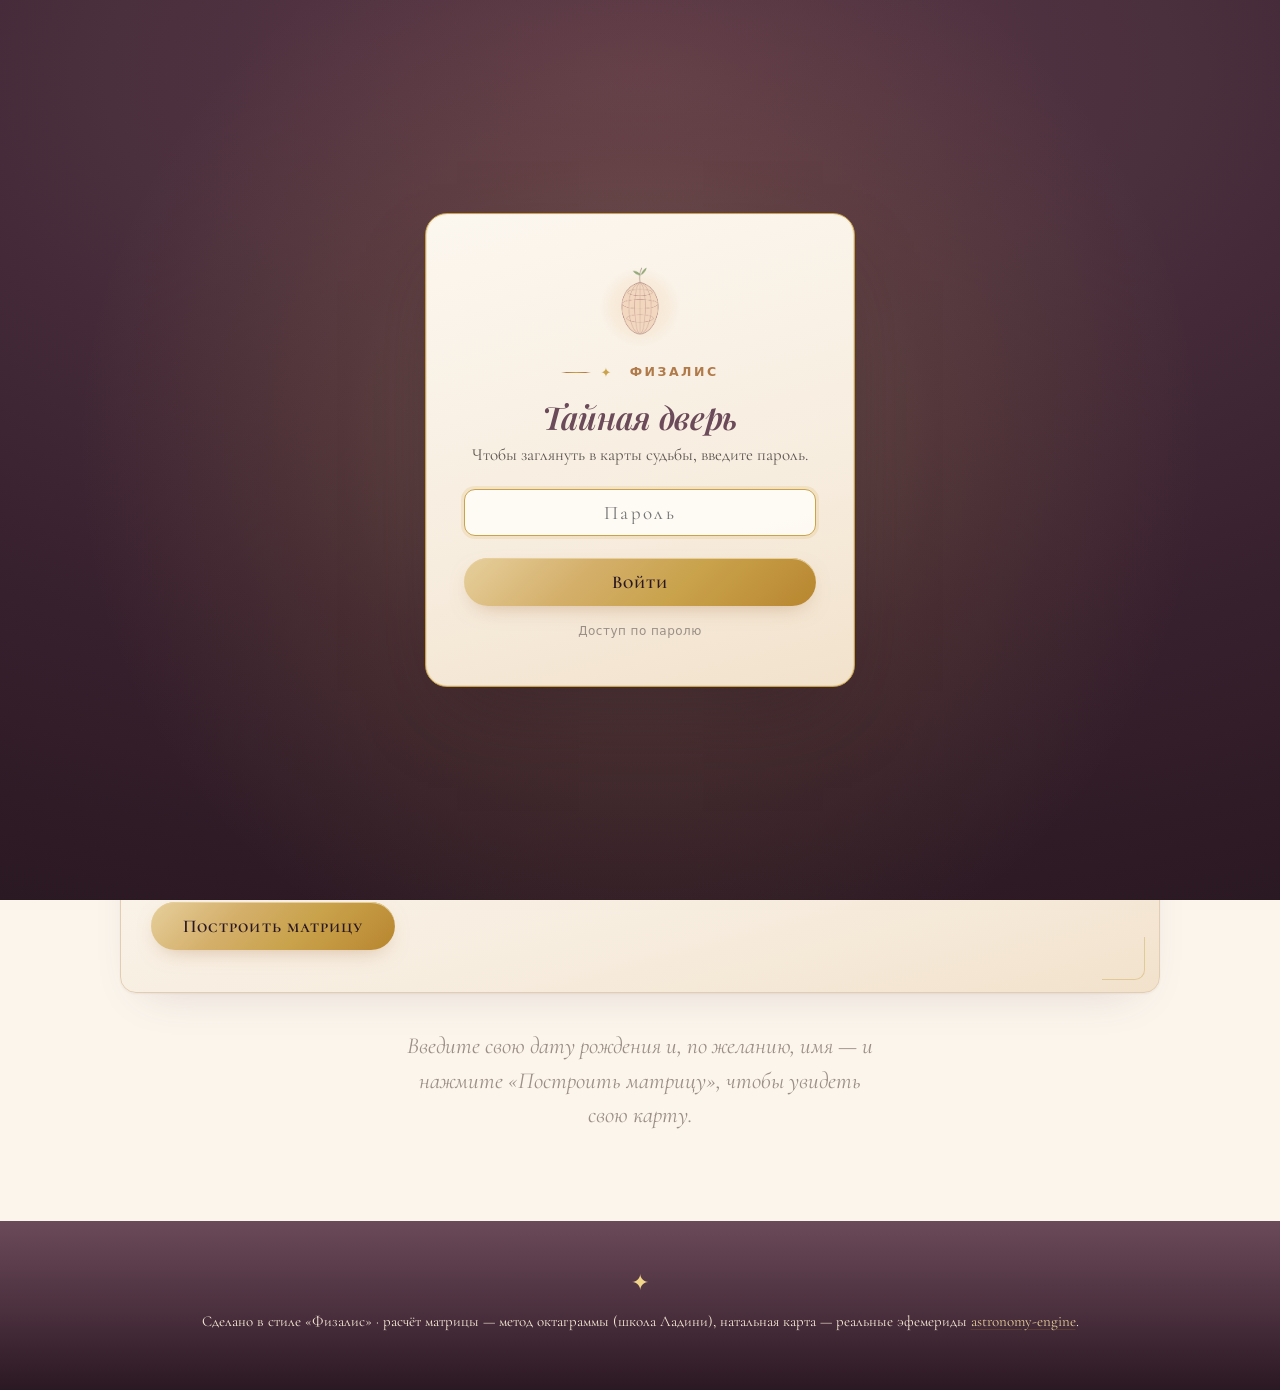
==== commit a3f4499e: "Матрица: убрать расчёт по умолчанию - нет авто-рендера при загрузке; - поле даты пустое (без примера" ====
--- a/index.html
+++ b/index.html
@@ -47,7 +47,7 @@
       <div class="form-grid">
         <div>
           <label for="m-date">Дата рождения</label>
-          <input type="text" id="m-date" placeholder="ДД.ММ.ГГГГ" value="29.09.1987" autocomplete="off">
+          <input type="text" id="m-date" placeholder="ДД.ММ.ГГГГ" value="" autocomplete="off">
           <div class="hint">Например: 29.09.1987</div>
         </div>
         <div>
@@ -58,7 +58,10 @@
       <button class="go" id="m-go">Построить матрицу</button>
       <div class="err" id="m-err"></div>
     </div>
-    <div class="result" id="m-result"></div>
+    <div class="result" id="m-result">
+      <p class="empty-hint">Введите свою дату рождения и, по желанию, имя — и нажмите
+        «Построить матрицу», чтобы увидеть свою карту.</p>
+    </div>
   </section>
 
   <!-- ===== Натальная карта ===== -->
--- a/css/style.css
+++ b/css/style.css
@@ -259,6 +259,11 @@
   text-align: center; color: var(--copper); margin-bottom: 8px;
   font-family: var(--sans); text-transform: uppercase; letter-spacing: 0.16em; font-size: 13px;
 }
+.empty-hint {
+  text-align: center; max-width: 48ch; margin: 26px auto 0;
+  font-family: var(--serif); font-style: italic; font-size: var(--fs-lead); color: var(--muted);
+  line-height: 1.5;
+}
 
 /* ---------- Заголовки секций + разделители ---------- */
 .section-title {
@@ -366,17 +371,19 @@
 /* ============================================================
    КАРТЫ ТАРО (матрица судьбы)
    ============================================================ */
-.tarot-spread { display: grid; gap: 24px; grid-template-columns: 1fr; }
-@media (min-width: 980px) { .tarot-spread { grid-template-columns: repeat(2, 1fr); } }
+.tarot-spread { display: flex; flex-direction: column; gap: 22px; max-width: 860px; margin: 0 auto; }
 
 .tarot-row {
-  display: flex; gap: 22px; align-items: flex-start;
+  display: flex; gap: 30px; align-items: center;
   background: var(--grad-card); border: 1px solid var(--border-warm);
-  border-radius: 18px; padding: 20px;
+  border-radius: 18px; padding: 28px 32px;
   box-shadow: inset 0 1px 0 rgba(255,255,255,.6), 0 18px 42px -28px var(--shadow-warm);
 }
-@media (max-width: 560px) { .tarot-row { flex-direction: column; align-items: center; text-align: center; } }
-.tc-reading { flex: 1; min-width: 0; }
+@media (max-width: 620px) {
+  .tarot-row { flex-direction: column; align-items: center; text-align: center; gap: 18px; padding: 22px 20px; }
+}
+.tc-reading { flex: 1 1 auto; min-width: 0; }
+.tc-reading > * { overflow-wrap: anywhere; }
 .tc-reading .cap {
   font-family: var(--sans); font-size: 11.5px; letter-spacing: 0.16em; text-transform: uppercase;
   color: var(--copper); font-weight: 700; margin-bottom: 7px; display: flex; align-items: center; gap: 7px;
@@ -392,7 +399,7 @@
 
 /* карта */
 .tarot-card {
-  position: relative; flex: 0 0 172px; width: 172px; aspect-ratio: 172/286;
+  position: relative; flex: 0 0 200px; width: 200px; aspect-ratio: 200/332; align-self: center;
   border-radius: 13px; padding: 13px 11px 11px;
   background:
     radial-gradient(120% 78% at 50% 30%, rgba(242,201,142,0.18), transparent 60%),
@@ -421,11 +428,11 @@
   display: flex; align-items: center; justify-content: center;
   color: var(--gold-deep); filter: drop-shadow(0 2px 5px rgba(176,122,74,.30));
 }
-.tc-art svg { width: 86%; height: 100%; max-height: 178px; }
+.tc-art svg { width: 88%; height: 100%; max-height: 214px; }
 .tc-name {
   position: relative; z-index: 1; font-family: var(--serif); font-variant: small-caps;
-  letter-spacing: 0.12em; font-weight: 600; font-size: 16px; color: var(--plum-card);
-  margin-top: 4px; padding-top: 7px; width: 84%; text-align: center;
+  letter-spacing: 0.08em; font-weight: 600; font-size: 15px; line-height: 1.15;
+  color: var(--plum-card); margin-top: 5px; padding-top: 7px; width: 88%; text-align: center;
   border-top: 1px solid var(--gold-leaf);
 }
 
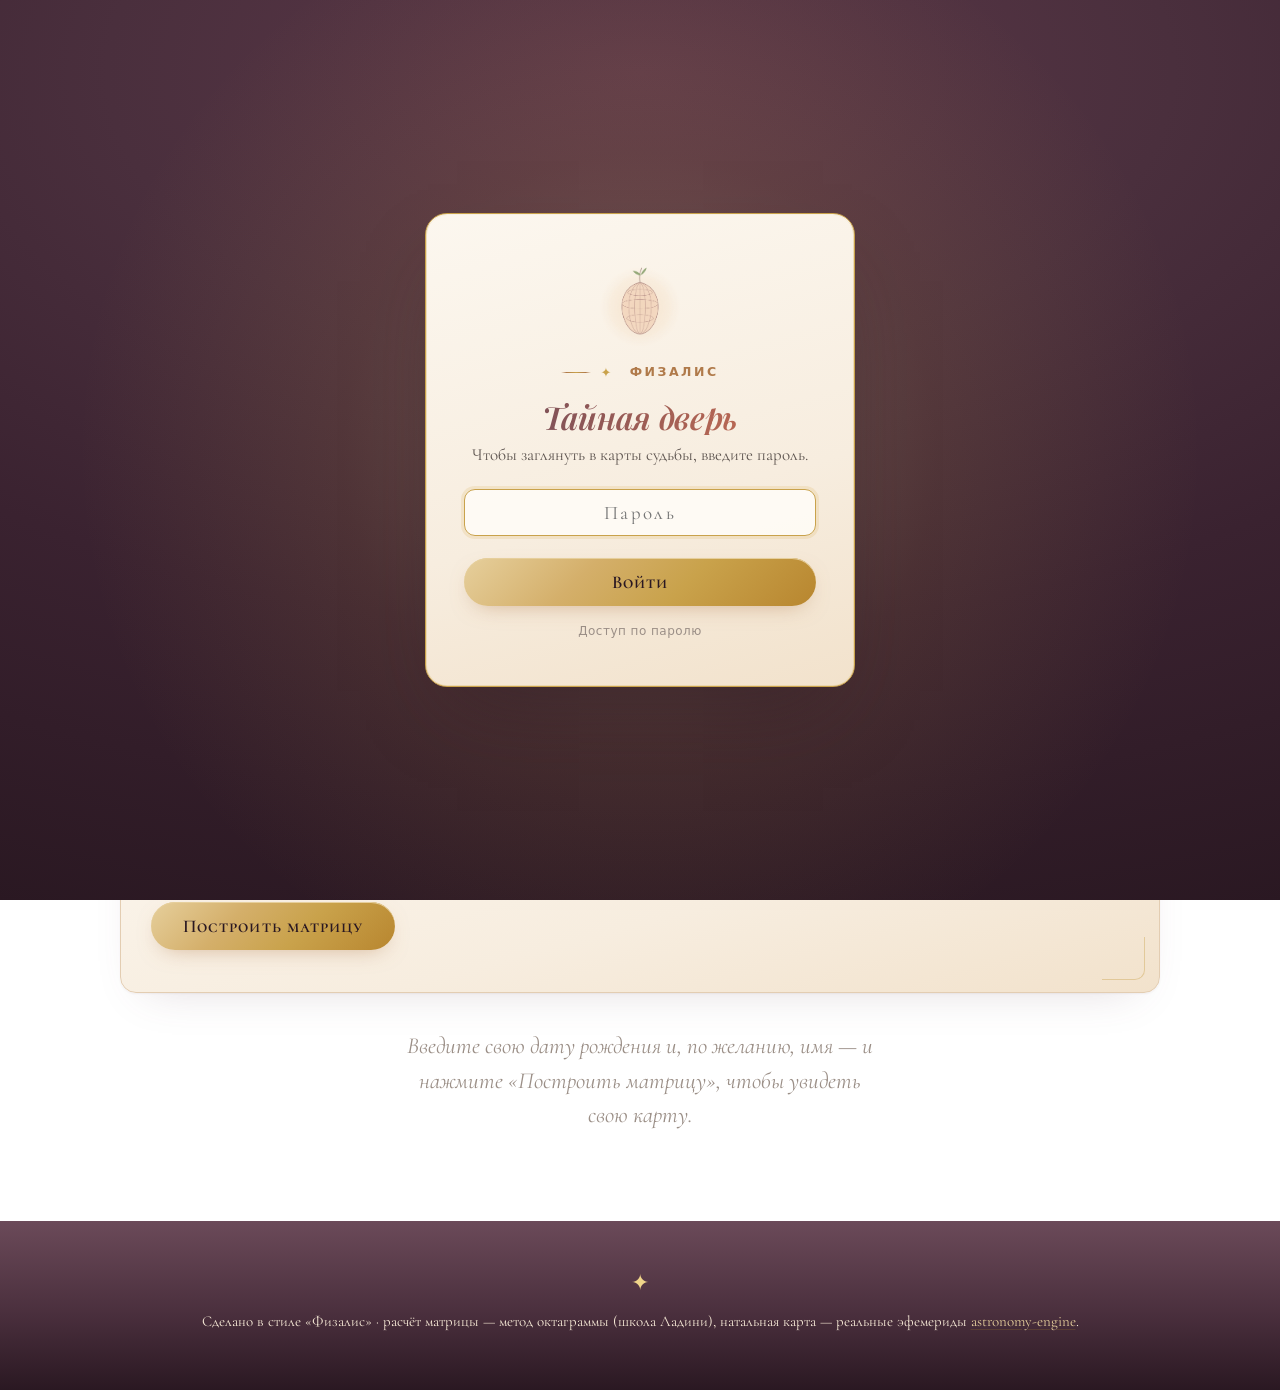
==== commit 816c3026: "Натал в раскладке матрицы + современность, космос и хайп - натальные блоки приведены к виду матрицы:" ====
--- a/index.html
+++ b/index.html
@@ -28,6 +28,7 @@
 </div>
 
 <header class="hero">
+  <div class="starfield hero-stars"></div>
   <div class="eyebrow"><span class="lantern">✦</span>&nbsp;Физалис · золотой час</div>
   <img class="hero-emblem glow-breathe" src="assets/physalis_hero.png" alt="Физалис">
   <h1>Матрица судьбы&nbsp;и натальная карта</h1>
--- a/css/style.css
+++ b/css/style.css
@@ -327,17 +327,17 @@
 .concept {
   background: var(--paper-warm); border: 1px solid var(--border-warm);
   border-left: 3px solid var(--gold-leaf);
-  border-radius: 0 12px 12px 0; padding: 14px 20px; margin: 0 auto 20px; max-width: 760px;
+  border-radius: 0 12px 12px 0; padding: 14px 20px; margin: 0 auto 20px; max-width: 820px;
   font-family: var(--serif); font-size: 16.5px; color: var(--ink-body); line-height: 1.5;
 }
 .concept b { color: var(--plum-card); font-family: var(--sans); font-weight: 700; }
-.legend { display: grid; gap: 9px; margin: 14px auto 0; max-width: 760px; }
+.legend { display: grid; gap: 9px; margin: 14px auto 0; max-width: 820px; }
 .legend .row { font-family: var(--serif); font-size: 16px; }
 .legend .row b { color: var(--plum); font-family: var(--sans); }
 
 /* ---------- Таблицы (каталог-гербарий) ---------- */
 table {
-  width: 100%; border-collapse: collapse; margin: 0 auto;
+  width: 100%; max-width: 860px; border-collapse: collapse; margin: 0 auto;
   background: var(--grad-card); border: 1px solid var(--border-warm);
   border-radius: 14px; overflow: hidden;
   box-shadow: 0 18px 40px -30px var(--shadow-warm);
@@ -435,6 +435,17 @@
   color: var(--plum-card); margin-top: 5px; padding-top: 7px; width: 88%; text-align: center;
   border-top: 1px solid var(--gold-leaf);
 }
+
+/* «небесная карта» — планеты и точки натала (тот же каркас) */
+.tarot-card.celestial .tc-numeral {
+  font-family: "Segoe UI Symbol", "Noto Sans Symbols 2", Georgia, serif;
+  font-style: normal; font-size: 17px; color: var(--gold-deep);
+}
+.tc-glyph {
+  font-family: "Segoe UI Symbol", "Noto Sans Symbols 2", Georgia, serif; line-height: 1;
+  font-size: 94px; color: var(--gold-deep); text-shadow: 0 3px 18px rgba(176,122,74,.32);
+}
+.tc-glyph.duo { font-size: 56px; letter-spacing: 6px; }
 
 /* ============================================================
    СУМЕРЕЧНЫЕ СЕГМЕНТЫ (октаграмма / колесо)
@@ -555,7 +566,7 @@
 
 /* ---------- Дисклеймер ---------- */
 .disclaimer {
-  margin: 40px auto 0; max-width: 760px;
+  margin: 40px auto 0; max-width: 820px;
   background: var(--paper-warm); border: 1px dotted var(--copper);
   border-radius: 12px; padding: 18px 22px; color: var(--ink-soft);
   font-family: var(--serif); font-size: 15.5px; font-style: italic; line-height: 1.55;
@@ -574,6 +585,46 @@
 }
 footer a { color: var(--gold-pale); }
 footer .footer-mark { font-size: 22px; color: var(--gold-star); display: block; margin-bottom: 8px; }
+
+/* ============================================================
+   СОВРЕМЕННОСТЬ · ХАЙП · КОСМОС
+   ============================================================ */
+/* мягкая тёплая глубина всей страницы */
+body { background:
+  radial-gradient(150% 95% at 50% -8%, #FFFBF4 0%, var(--paper-cream) 40%, #F1E5D2 100%) fixed; }
+
+/* градиентные «живые» заголовки */
+@supports ((-webkit-background-clip: text) or (background-clip: text)) {
+  .hero h1, .result h2, .section-title, .gate-title {
+    background-image: linear-gradient(96deg, var(--plum) 0%, var(--coral) 40%, var(--gold-bright) 66%, var(--plum) 100%);
+    background-size: 220% auto; -webkit-background-clip: text; background-clip: text;
+    -webkit-text-fill-color: transparent; color: transparent;
+  }
+  .hero h1 { animation: sheen 10s ease-in-out infinite; }
+}
+@keyframes sheen { 0%,100% { background-position: 0% center; } 50% { background-position: 130% center; } }
+
+/* живой космос в сумеречных панелях */
+@keyframes nebuladrift { 0% { transform: translate3d(0,0,0) scale(1); }
+  100% { transform: translate3d(-3%, 2%, 0) scale(1.07); } }
+.dusk.cosmic .nebula { animation: nebuladrift 38s ease-in-out infinite alternate; }
+.dusk.cosmic .starfield::after { /* мягкая аврора */
+  content: ""; position: absolute; inset: -20% -12%;
+  background: conic-gradient(from 200deg at 50% 118%,
+    rgba(193,106,82,0) 0deg, rgba(201,154,82,0.10) 60deg, rgba(150,112,156,0.18) 130deg,
+    rgba(193,106,82,0.10) 200deg, rgba(201,154,82,0) 300deg);
+  filter: blur(28px); mix-blend-mode: screen; opacity: .85;
+  animation: aurora 26s ease-in-out infinite alternate;
+}
+@keyframes aurora { 0% { transform: rotate(-7deg) scale(1); } 100% { transform: rotate(7deg) scale(1.12); } }
+
+/* искры золотого часа в hero */
+.hero-stars { position: absolute; inset: 0; z-index: 0; pointer-events: none; opacity: .55; }
+.hero-stars .star {
+  position: absolute; border-radius: 50%; background: var(--gold-bright);
+  box-shadow: 0 0 7px rgba(212,175,106,.7);
+  animation: twinkle var(--tw, 4s) ease-in-out infinite; animation-delay: var(--td, 0s);
+}
 
 /* ============================================================
    АНИМАЦИИ
@@ -600,7 +651,8 @@
 @media (prefers-reduced-motion: reduce) {
   html { scroll-behavior: auto; }
   .reveal { opacity: 1; transform: none; }
-  .glow-breathe, .dusk .star, .shooting-star, button.go::after { animation: none; }
+  .glow-breathe, .dusk .star, .shooting-star, button.go::after,
+  .hero h1, .dusk.cosmic .nebula, .dusk.cosmic .starfield::after, .hero-stars .star { animation: none; }
 }
 
 /* ---------- Адаптив ---------- */
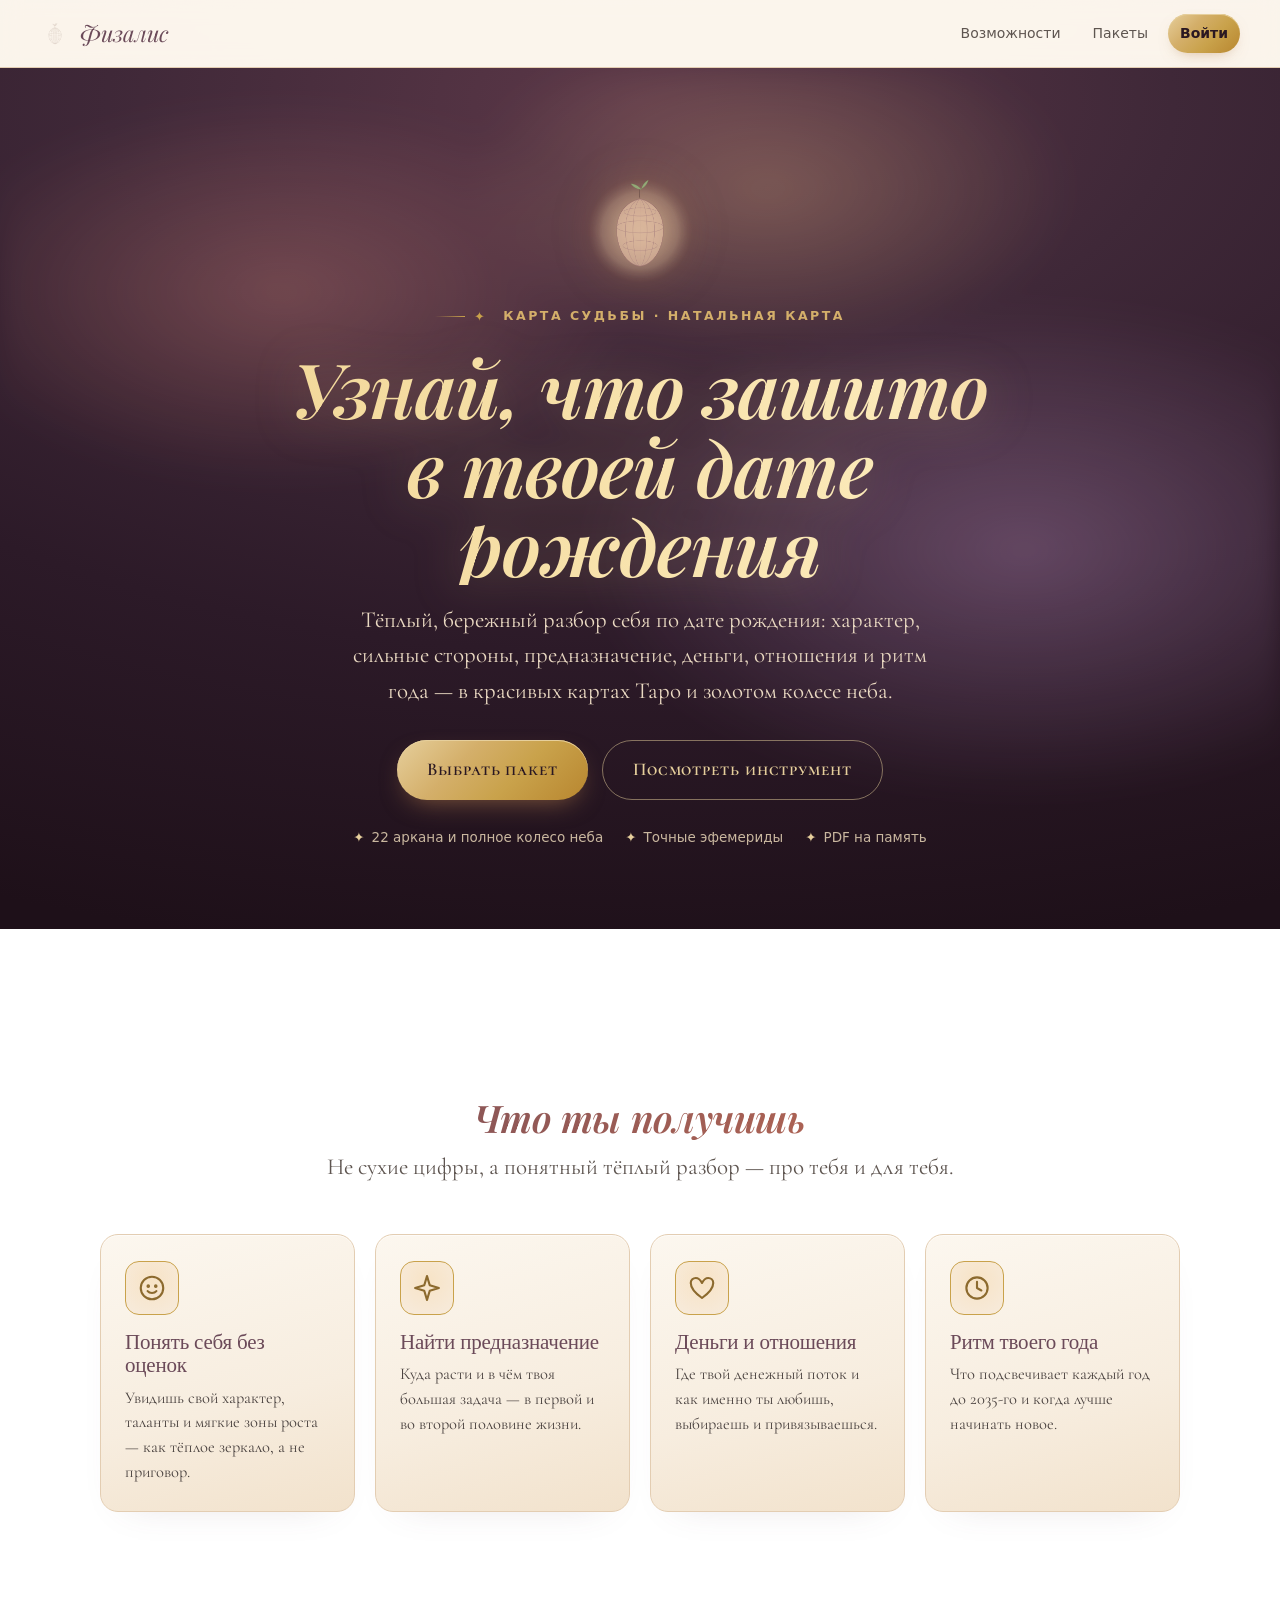
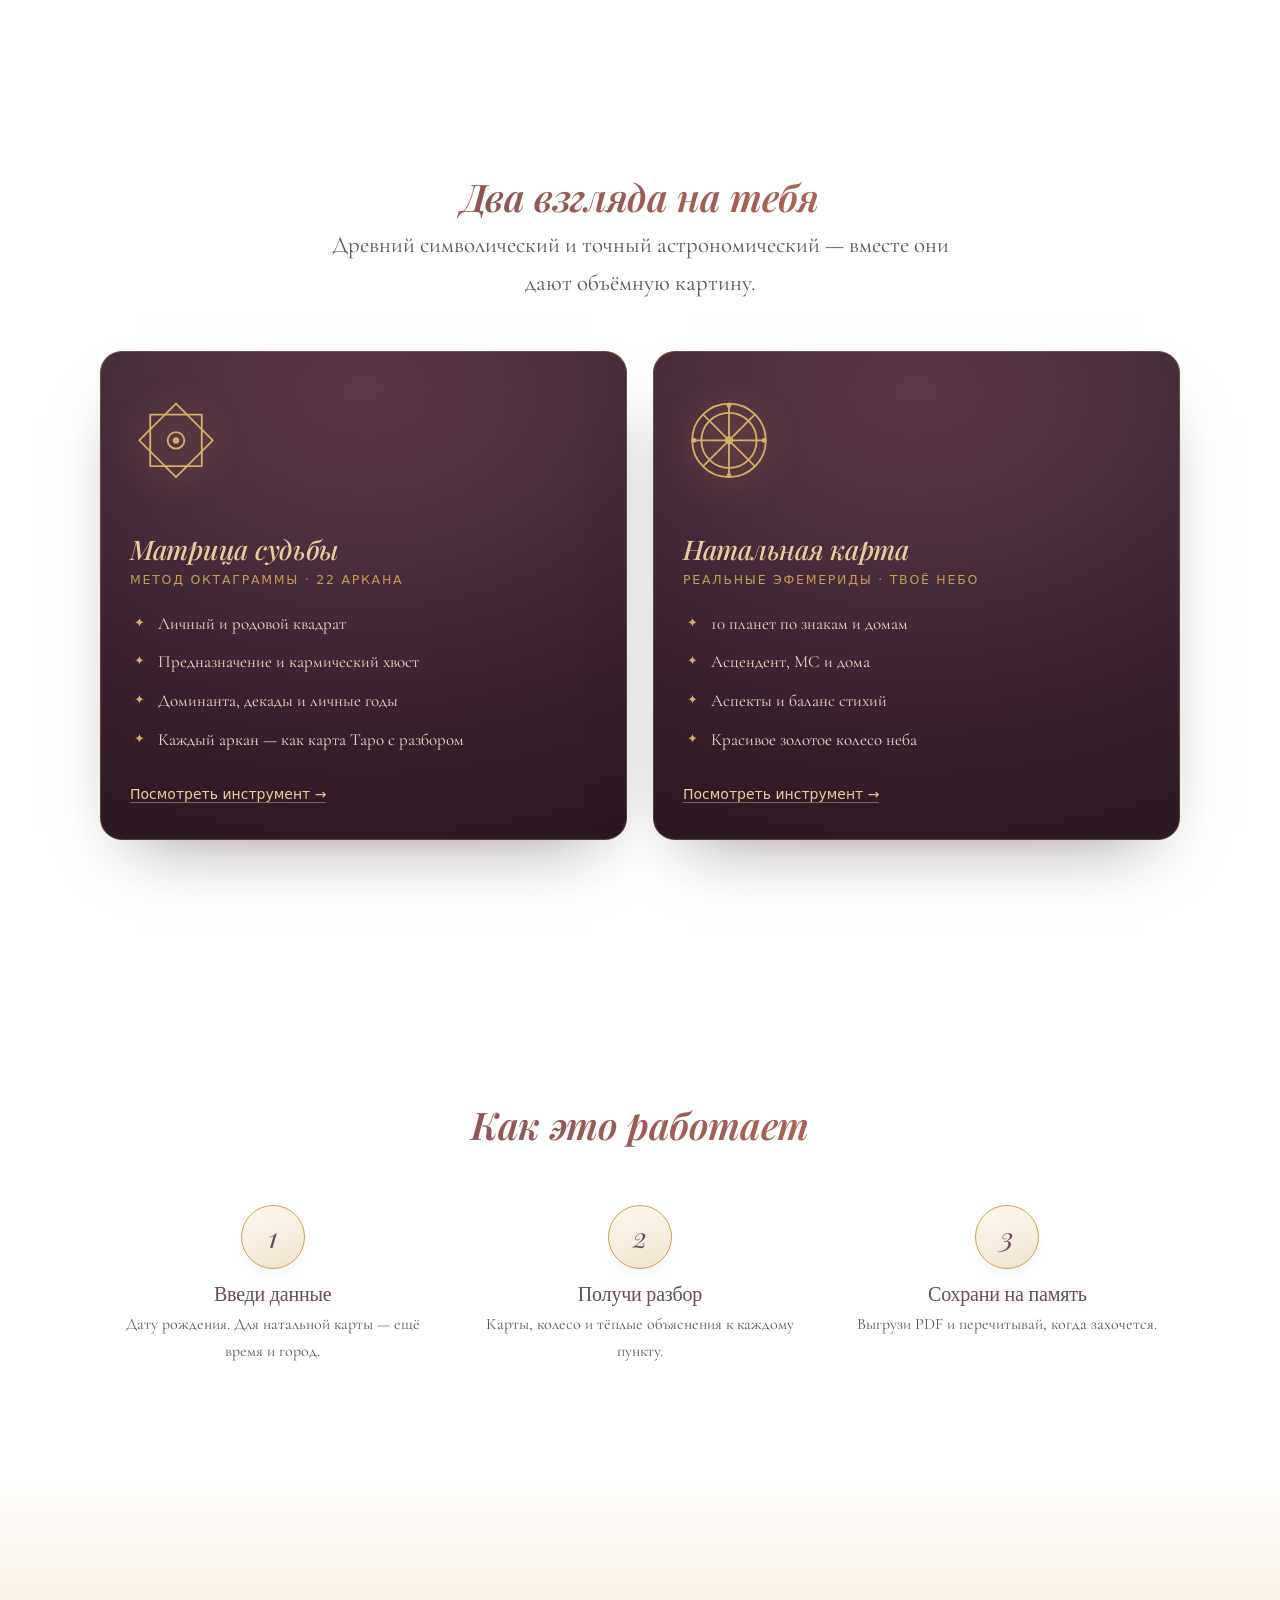
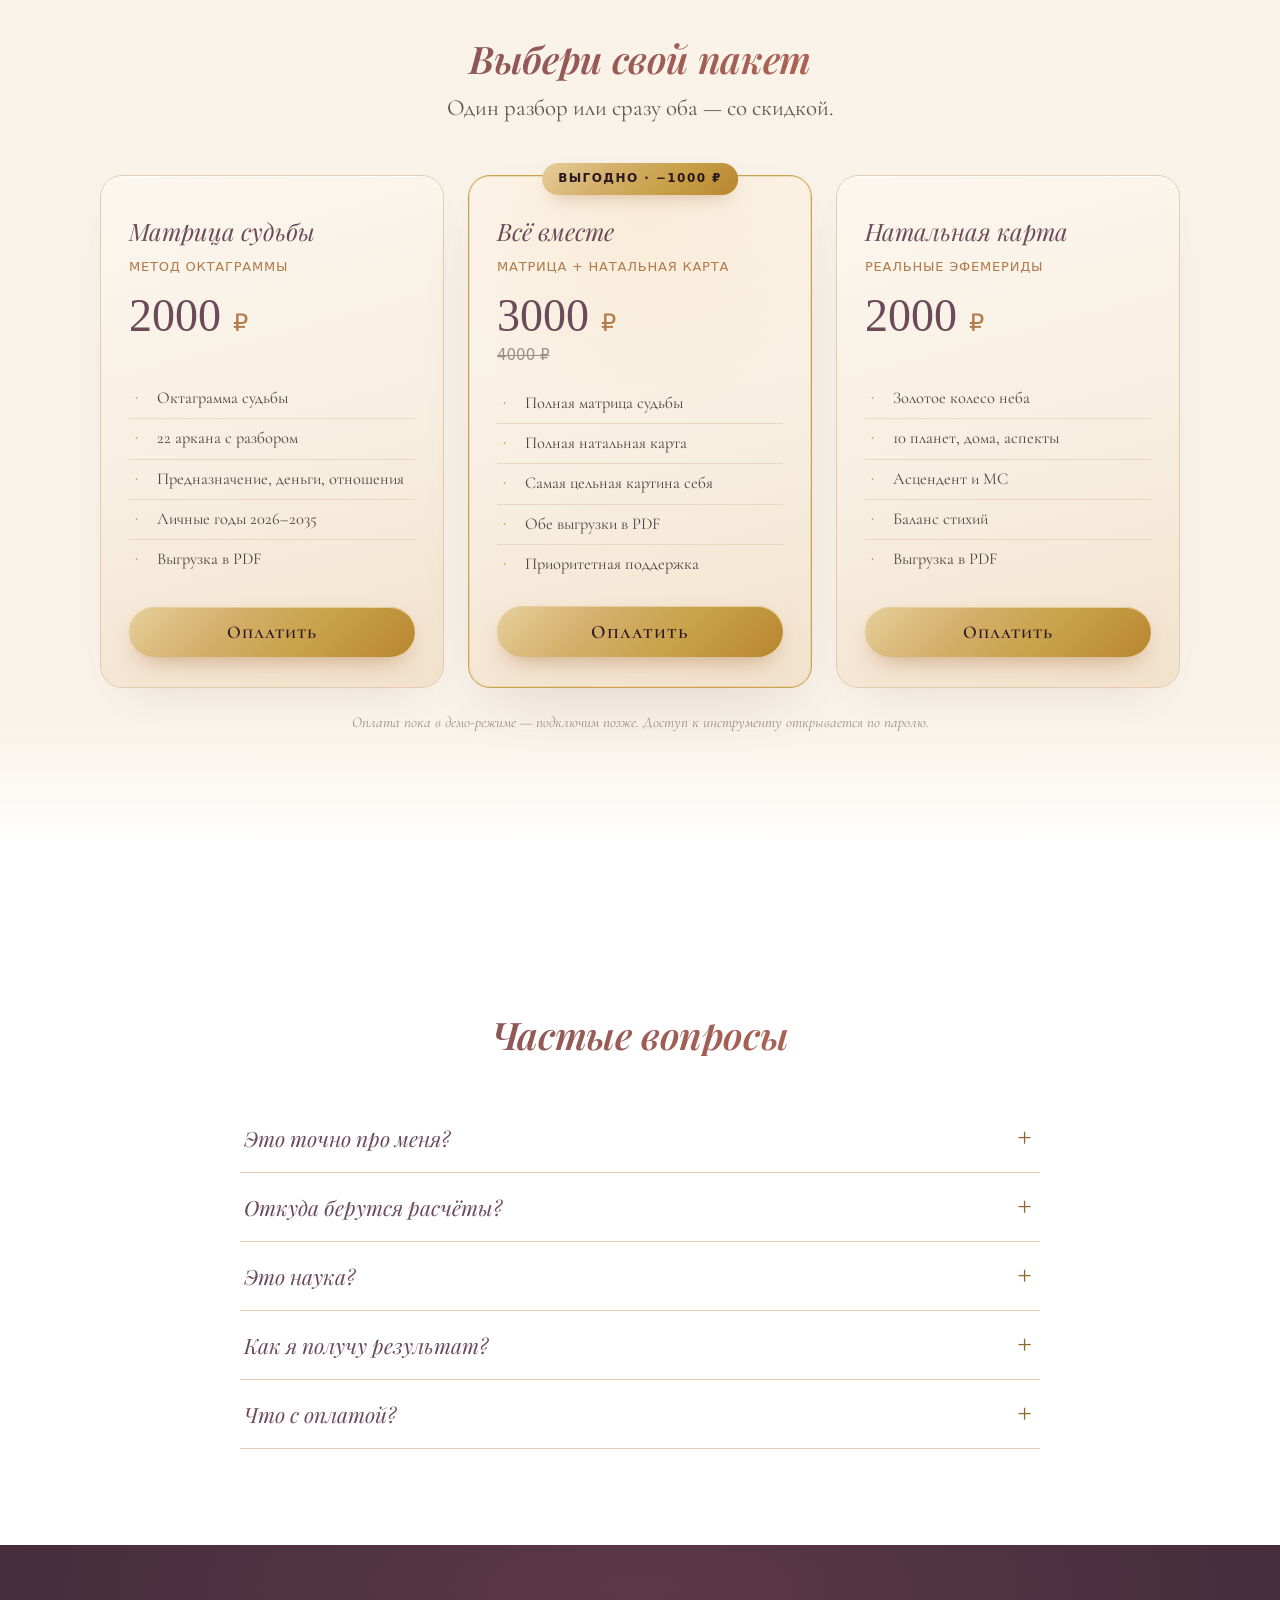
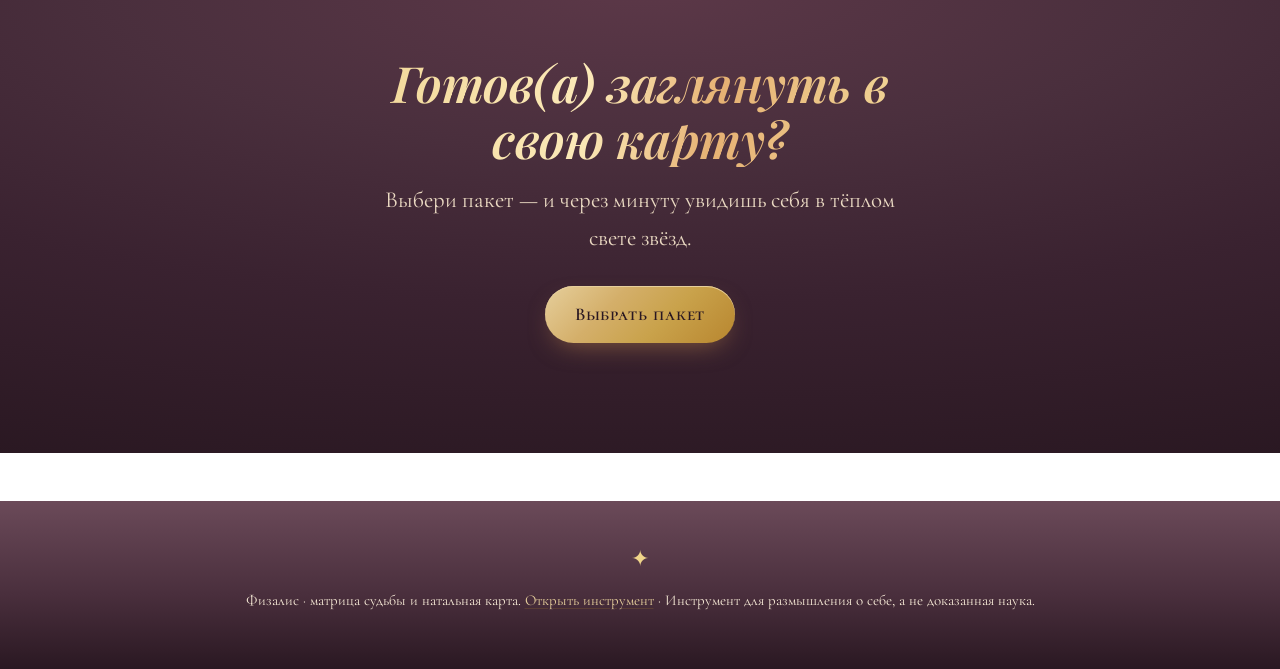
==== commit 66f50b40: "Продающий лендинг на главной; инструмент переехал на app.html - index.html теперь продающая страница" ====
--- a/index.html
+++ b/index.html
@@ -3,128 +3,245 @@
 <head>
 <meta charset="UTF-8">
 <meta name="viewport" content="width=device-width, initial-scale=1.0">
-<title>Физалис · Матрица судьбы и натальная карта</title>
-<meta name="description" content="Генератор матрицы судьбы и натальной карты по дате рождения в тёплом стиле «Физалис».">
+<title>Физалис · Матрица судьбы и натальная карта по дате рождения</title>
+<meta name="description" content="Тёплый разбор себя по дате рождения: матрица судьбы и натальная карта. Характер, предназначение, деньги, отношения и ритм года — в красивых картах и звёздном колесе.">
 <link rel="preconnect" href="https://fonts.googleapis.com">
 <link rel="preconnect" href="https://fonts.gstatic.com" crossorigin>
 <link href="https://fonts.googleapis.com/css2?family=Playfair+Display:ital,wght@0,400;0,500;0,600;0,700;1,400;1,500;1,600&family=Cormorant+Garamond:ital,wght@0,400;0,500;0,600;1,400;1,500&display=swap" rel="stylesheet">
 <link rel="stylesheet" href="css/style.css">
+<link rel="stylesheet" href="css/landing.css">
 <link rel="icon" href="assets/physalis_mark.png">
 </head>
 <body>
 
-<div id="gate">
+<!-- ===== Навигация ===== -->
+<nav class="lp-nav">
+  <a class="brand" href="index.html"><img src="assets/physalis_mark.png" alt="">Физалис</a>
+  <div class="links">
+    <a class="ghost" href="#benefits">Возможности</a>
+    <a class="ghost" href="#pricing">Пакеты</a>
+    <a class="cta" href="app.html">Войти</a>
+  </div>
+</nav>
+
+<!-- ===== Hero ===== -->
+<header class="lp-hero">
   <div class="starfield"></div>
-  <div class="gate-card">
-    <img class="gate-emblem" src="assets/physalis_hero.png" alt="Физалис">
-    <div class="eyebrow" style="justify-content:center"><span class="lantern">✦</span>&nbsp;Физалис</div>
-    <h2 class="gate-title">Тайная дверь</h2>
-    <p class="gate-sub">Чтобы заглянуть в карты судьбы, введите пароль.</p>
-    <input type="password" id="gate-pass" placeholder="Пароль" autocomplete="off" autocapitalize="off" spellcheck="false">
-    <button id="gate-go" class="go gate-go">Войти</button>
-    <div class="err" id="gate-err"></div>
-    <div class="gate-hint">Доступ по паролю</div>
-  </div>
+  <div class="nebula"></div>
+  <img class="hero-emblem glow-breathe" src="assets/physalis_hero.png" alt="Физалис">
+  <div class="eyebrow"><span class="lantern">✦</span>&nbsp;Карта судьбы · Натальная карта</div>
+  <h1>Узнай, что зашито в&nbsp;твоей дате рождения</h1>
+  <p class="lead">Тёплый, бережный разбор себя по дате рождения: характер, сильные стороны,
+    предназначение, деньги, отношения и ритм года — в красивых картах Таро и золотом колесе неба.</p>
+  <div class="hero-cta">
+    <a class="btn btn-gold" href="#pricing">Выбрать пакет</a>
+    <a class="btn btn-ghost" href="app.html">Посмотреть инструмент</a>
+  </div>
+  <div class="trust">
+    <span><b>✦</b> 22 аркана и полное колесо неба</span>
+    <span><b>✦</b> Точные эфемериды</span>
+    <span><b>✦</b> PDF на память</span>
+  </div>
+</header>
+
+<!-- ===== Выгоды ===== -->
+<section class="lp-section" id="benefits">
+  <div class="lp-head reveal">
+    <h2 class="section-title">Что ты получишь</h2>
+    <p>Не сухие цифры, а понятный тёплый разбор — про тебя и для тебя.</p>
+  </div>
+  <div class="lp-benefits">
+    <div class="benefit reveal">
+      <div class="ic"><svg viewBox="0 0 24 24" fill="none" stroke="currentColor" stroke-width="1.7" stroke-linecap="round" stroke-linejoin="round"><circle cx="12" cy="12" r="9"/><circle cx="9" cy="10.5" r=".6" fill="currentColor"/><circle cx="15" cy="10.5" r=".6" fill="currentColor"/><path d="M8.5 14.5c1.6 2 5.4 2 7 0"/></svg></div>
+      <h3>Понять себя без оценок</h3>
+      <p>Увидишь свой характер, таланты и мягкие зоны роста — как тёплое зеркало, а не приговор.</p>
+    </div>
+    <div class="benefit reveal">
+      <div class="ic"><svg viewBox="0 0 24 24" fill="none" stroke="currentColor" stroke-width="1.7" stroke-linecap="round" stroke-linejoin="round"><path d="M12 2.5l2.2 7.3 7.3 2.2-7.3 2.2L12 21.5l-2.2-7.3L2.5 12l7.3-2.2z"/></svg></div>
+      <h3>Найти предназначение</h3>
+      <p>Куда расти и в чём твоя большая задача — в первой и во второй половине жизни.</p>
+    </div>
+    <div class="benefit reveal">
+      <div class="ic"><svg viewBox="0 0 24 24" fill="none" stroke="currentColor" stroke-width="1.7" stroke-linecap="round" stroke-linejoin="round"><path d="M12 20C5 15 3 11 3 8 3 5.5 5 4 7 4c2 0 4 2 5 4 1-2 3-4 5-4 2 0 4 1.5 4 4 0 3-2 7-9 12z"/></svg></div>
+      <h3>Деньги и отношения</h3>
+      <p>Где твой денежный поток и как именно ты любишь, выбираешь и привязываешься.</p>
+    </div>
+    <div class="benefit reveal">
+      <div class="ic"><svg viewBox="0 0 24 24" fill="none" stroke="currentColor" stroke-width="1.7" stroke-linecap="round" stroke-linejoin="round"><circle cx="12" cy="12" r="8.5"/><path d="M12 7v5l3.5 2"/></svg></div>
+      <h3>Ритм твоего года</h3>
+      <p>Что подсвечивает каждый год до 2035-го и когда лучше начинать новое.</p>
+    </div>
+  </div>
+</section>
+
+<!-- ===== Два инструмента ===== -->
+<section class="lp-section">
+  <div class="lp-head reveal">
+    <h2 class="section-title">Два взгляда на тебя</h2>
+    <p>Древний символический и точный астрономический — вместе они дают объёмную картину.</p>
+  </div>
+  <div class="lp-tools">
+    <div class="tool-card reveal">
+      <div class="starfield"></div>
+      <svg class="tool-emblem" viewBox="0 0 100 130" fill="none" stroke="currentColor" stroke-width="2" stroke-linecap="round" stroke-linejoin="round">
+        <polygon points="50,20 90,60 50,100 10,60"/><polygon points="22,32 78,32 78,88 22,88"/>
+        <circle cx="50" cy="60" r="9"/><circle cx="50" cy="60" r="2.5" fill="currentColor"/>
+      </svg>
+      <h3>Матрица судьбы</h3>
+      <div class="tag-row">Метод октаграммы · 22 аркана</div>
+      <ul>
+        <li>Личный и родовой квадрат</li>
+        <li>Предназначение и кармический хвост</li>
+        <li>Доминанта, декады и личные годы</li>
+        <li>Каждый аркан — как карта Таро с разбором</li>
+      </ul>
+      <a class="tool-link" href="app.html">Посмотреть инструмент →</a>
+    </div>
+    <div class="tool-card reveal">
+      <div class="starfield"></div>
+      <svg class="tool-emblem" viewBox="0 0 100 130" fill="none" stroke="currentColor" stroke-width="2" stroke-linecap="round" stroke-linejoin="round">
+        <circle cx="50" cy="60" r="40"/><circle cx="50" cy="60" r="30"/>
+        <line x1="10" y1="60" x2="90" y2="60"/><line x1="50" y1="20" x2="50" y2="100"/>
+        <line x1="22" y1="32" x2="78" y2="88"/><line x1="78" y1="32" x2="22" y2="88"/>
+        <circle cx="50" cy="60" r="3.5" fill="currentColor"/>
+        <circle cx="50" cy="22" r="1.6" fill="currentColor"/><circle cx="88" cy="60" r="1.6" fill="currentColor"/>
+        <circle cx="50" cy="98" r="1.6" fill="currentColor"/><circle cx="12" cy="60" r="1.6" fill="currentColor"/>
+      </svg>
+      <h3>Натальная карта</h3>
+      <div class="tag-row">Реальные эфемериды · твоё небо</div>
+      <ul>
+        <li>10 планет по знакам и домам</li>
+        <li>Асцендент, MC и дома</li>
+        <li>Аспекты и баланс стихий</li>
+        <li>Красивое золотое колесо неба</li>
+      </ul>
+      <a class="tool-link" href="app.html">Посмотреть инструмент →</a>
+    </div>
+  </div>
+</section>
+
+<!-- ===== Как это работает ===== -->
+<section class="lp-section">
+  <div class="lp-head reveal"><h2 class="section-title">Как это работает</h2></div>
+  <div class="lp-steps">
+    <div class="step reveal"><div class="num">1</div><h3>Введи данные</h3><p>Дату рождения. Для натальной карты — ещё время и город.</p></div>
+    <div class="step reveal"><div class="num">2</div><h3>Получи разбор</h3><p>Карты, колесо и тёплые объяснения к каждому пункту.</p></div>
+    <div class="step reveal"><div class="num">3</div><h3>Сохрани на память</h3><p>Выгрузи PDF и перечитывай, когда захочется.</p></div>
+  </div>
+</section>
+
+<!-- ===== Пакеты ===== -->
+<div class="lp-pricing-wrap">
+<section class="lp-section" id="pricing">
+  <div class="lp-head reveal">
+    <h2 class="section-title">Выбери свой пакет</h2>
+    <p>Один разбор или сразу оба — со скидкой.</p>
+  </div>
+  <div class="lp-pricing">
+    <div class="price-card reveal">
+      <div class="pk-name">Матрица судьбы</div>
+      <div class="pk-sub">Метод октаграммы</div>
+      <div class="pk-price">2000 <span class="cur">₽</span></div>
+      <div class="pk-old"></div>
+      <ul>
+        <li>Октаграмма судьбы</li>
+        <li>22 аркана с разбором</li>
+        <li>Предназначение, деньги, отношения</li>
+        <li>Личные годы 2026–2035</li>
+        <li>Выгрузка в PDF</li>
+      </ul>
+      <button class="btn btn-gold buy" data-buy="matrix">Оплатить</button>
+    </div>
+
+    <div class="price-card featured reveal">
+      <div class="badge">Выгодно · −1000 ₽</div>
+      <div class="pk-name">Всё вместе</div>
+      <div class="pk-sub">Матрица + Натальная карта</div>
+      <div class="pk-price">3000 <span class="cur">₽</span></div>
+      <div class="pk-old">4000 ₽</div>
+      <ul>
+        <li>Полная матрица судьбы</li>
+        <li>Полная натальная карта</li>
+        <li>Самая цельная картина себя</li>
+        <li>Обе выгрузки в PDF</li>
+        <li>Приоритетная поддержка</li>
+      </ul>
+      <button class="btn btn-gold buy" data-buy="both">Оплатить</button>
+    </div>
+
+    <div class="price-card reveal">
+      <div class="pk-name">Натальная карта</div>
+      <div class="pk-sub">Реальные эфемериды</div>
+      <div class="pk-price">2000 <span class="cur">₽</span></div>
+      <div class="pk-old"></div>
+      <ul>
+        <li>Золотое колесо неба</li>
+        <li>10 планет, дома, аспекты</li>
+        <li>Асцендент и MC</li>
+        <li>Баланс стихий</li>
+        <li>Выгрузка в PDF</li>
+      </ul>
+      <button class="btn btn-gold buy" data-buy="natal">Оплатить</button>
+    </div>
+  </div>
+  <p class="price-note">Оплата пока в демо-режиме — подключим позже. Доступ к инструменту открывается по паролю.</p>
+</section>
 </div>
 
-<header class="hero">
-  <div class="starfield hero-stars"></div>
-  <div class="eyebrow"><span class="lantern">✦</span>&nbsp;Физалис · золотой час</div>
-  <img class="hero-emblem glow-breathe" src="assets/physalis_hero.png" alt="Физалис">
-  <h1>Матрица судьбы&nbsp;и натальная карта</h1>
-  <p class="tagline">Загляни в свой золотой час — карту судьбы, вычерченную золотом
-    по линиям звёзд и отпечатанную светом засохшего лета.</p>
-  <div class="tabs">
-    <button class="tab active" data-tab="matrix">Матрица судьбы</button>
-    <button class="tab" data-tab="natal">Натальная карта</button>
-  </div>
-</header>
-
-<main class="wrap">
-
-  <!-- ===== Матрица судьбы ===== -->
-  <section class="panel active" id="panel-matrix">
-    <div class="card">
-      <div class="form-grid">
-        <div>
-          <label for="m-date">Дата рождения</label>
-          <input type="text" id="m-date" placeholder="ДД.ММ.ГГГГ" value="" autocomplete="off">
-          <div class="hint">Например: 29.09.1987</div>
-        </div>
-        <div>
-          <label for="m-name">Имя (необязательно)</label>
-          <input type="text" id="m-name" placeholder="как обращаться" autocomplete="off">
-        </div>
-      </div>
-      <button class="go" id="m-go">Построить матрицу</button>
-      <div class="err" id="m-err"></div>
-    </div>
-    <div class="result" id="m-result">
-      <p class="empty-hint">Введите свою дату рождения и, по желанию, имя — и нажмите
-        «Построить матрицу», чтобы увидеть свою карту.</p>
-    </div>
-  </section>
-
-  <!-- ===== Натальная карта ===== -->
-  <section class="panel" id="panel-natal">
-    <div class="card">
-      <div class="form-grid">
-        <div>
-          <label for="n-date">Дата рождения</label>
-          <input type="text" id="n-date" placeholder="ДД.ММ.ГГГГ" value="30.06.1992" autocomplete="off">
-        </div>
-        <div>
-          <label for="n-time">Время рождения</label>
-          <input type="time" id="n-time" value="12:00">
-          <div class="hint">Местное время. Влияет на асцендент и дома.</div>
-        </div>
-        <div>
-          <label for="n-city">Город рождения</label>
-          <input list="city-list" id="n-city" placeholder="начните вводить…" value="Москва" autocomplete="off">
-          <datalist id="city-list"></datalist>
-        </div>
-      </div>
-      <div class="form-grid" style="margin-top:14px">
-        <div>
-          <label for="n-lat">Широта</label>
-          <input type="number" id="n-lat" step="0.0001" value="55.7558">
-        </div>
-        <div>
-          <label for="n-lon">Долгота (восток +)</label>
-          <input type="number" id="n-lon" step="0.0001" value="37.6173">
-        </div>
-        <div>
-          <label for="n-tz">Часовой пояс (UTC ±ч)</label>
-          <input type="number" id="n-tz" step="0.5" value="3">
-          <div class="hint">Город подставляет автоматически</div>
-        </div>
-      </div>
-      <button class="go" id="n-go">Построить карту</button>
-      <div class="err" id="n-err"></div>
-    </div>
-    <div class="result" id="n-result"></div>
-  </section>
-
-</main>
-
-<footer>
-  <span class="footer-mark">✦</span>
-  Сделано в стиле «Физалис» · расчёт матрицы — метод октаграммы (школа Ладини),
-  натальная карта — реальные эфемериды
-  <a href="https://github.com/cosinekitty/astronomy" target="_blank" rel="noopener">astronomy-engine</a>.
+<!-- ===== FAQ ===== -->
+<section class="lp-section">
+  <div class="lp-head reveal"><h2 class="section-title">Частые вопросы</h2></div>
+  <div class="lp-faq reveal">
+    <div class="faq-item"><button class="faq-q">Это точно про меня?</button>
+      <div class="faq-a"><div class="inner">Расчёт строится только на твоих данных — дате рождения (и времени с городом для натальной карты). Тексты тёплые и про тебя, без шаблонных страшилок.</div></div></div>
+    <div class="faq-item"><button class="faq-q">Откуда берутся расчёты?</button>
+      <div class="faq-a"><div class="inner">Матрица — метод октаграммы (школа Ладини). Натальная карта — реальные астрономические эфемериды; точность сверена с профессиональными сервисами до угловой минуты.</div></div></div>
+    <div class="faq-item"><button class="faq-q">Это наука?</button>
+      <div class="faq-a"><div class="inner">Нет. Это инструмент для размышления о себе, а не доказанная наука. Бери то, что отзывается, и оставляй остальное — как красивое зеркало.</div></div></div>
+    <div class="faq-item"><button class="faq-q">Как я получу результат?</button>
+      <div class="faq-a"><div class="inner">Прямо в браузере: красивый разбор с картами Таро и золотым колесом неба, плюс возможность сохранить всё в PDF.</div></div></div>
+    <div class="faq-item"><button class="faq-q">Что с оплатой?</button>
+      <div class="faq-a"><div class="inner">Сейчас кнопки работают в демо-режиме (имитация оплаты). Реальную оплату мы подключим позже — данные карты нигде не запрашиваются.</div></div></div>
+  </div>
+</section>
+
+<!-- ===== Финальный CTA ===== -->
+<section class="lp-final">
+  <div class="starfield"></div>
+  <h2>Готов(а) заглянуть в свою карту?</h2>
+  <p>Выбери пакет — и через минуту увидишь себя в тёплом свете звёзд.</p>
+  <a class="btn btn-gold" href="#pricing">Выбрать пакет</a>
+</section>
+
+<footer class="lp-footer">
+  <span class="fmark">✦</span>
+  Физалис · матрица судьбы и натальная карта.
+  <a href="app.html">Открыть инструмент</a> ·
+  Инструмент для размышления о себе, а не доказанная наука.
 </footer>
 
-<script src="vendor/astronomy.browser.js"></script>
-<script src="js/cities.js"></script>
-<script src="js/content.js"></script>
-<script src="js/arcana-art.js"></script>
-<script src="js/tarot.js"></script>
-<script src="js/matrix.js"></script>
-<script src="js/octagram.js"></script>
-<script src="js/natal.js"></script>
-<script src="js/wheel.js"></script>
+<!-- ===== Демо-модалка оплаты ===== -->
+<div class="pay-modal" id="pay-modal">
+  <div class="pay-card">
+    <button class="close" aria-label="Закрыть">×</button>
+    <div class="pay-body">
+      <div class="pay-eyebrow">Оформление пакета</div>
+      <h3 id="pay-name">Пакет</h3>
+      <div class="pay-price" id="pay-price">0 <span class="cur">₽</span></div>
+      <p class="pay-desc" id="pay-desc"></p>
+      <div class="demo-badge">Демо-режим · реальная оплата скоро</div>
+      <button class="btn btn-gold pay-go" id="pay-go">Оплатить</button>
+    </div>
+    <div class="pay-success">
+      <div class="check"><svg viewBox="0 0 24 24" fill="none" stroke="currentColor" stroke-width="2.4" stroke-linecap="round" stroke-linejoin="round"><path d="M5 12.5l4.5 4.5L19 7"/></svg></div>
+      <h3>Спасибо!</h3>
+      <p class="pay-desc">Это демонстрация — оплата пока не подключена. Скоро здесь будет настоящая касса, и пакет откроется автоматически.</p>
+      <a class="btn btn-ghost pay-go" href="app.html" style="border-color:var(--gold-leaf);color:var(--plum)">Открыть инструмент</a>
+    </div>
+  </div>
+</div>
+
 <script src="js/fx.js"></script>
-<script src="js/app.js"></script>
-<script src="js/gate.js"></script>
+<script src="js/landing.js"></script>
 </body>
 </html>
--- a/css/landing.css
+++ b/css/landing.css
@@ -0,0 +1,287 @@
+/* ============================================================
+   Физалис · Лендинг (продающая страница)
+   Использует токены и компоненты из style.css.
+   ============================================================ */
+
+/* ---------- Навигация ---------- */
+.lp-nav {
+  position: sticky; top: 0; z-index: 50;
+  display: flex; align-items: center; justify-content: space-between;
+  padding: 14px clamp(16px, 4vw, 40px);
+  background: rgba(251,245,236,0.82); backdrop-filter: saturate(1.2) blur(10px);
+  border-bottom: 1px solid var(--border-warm);
+}
+.lp-nav .brand {
+  display: flex; align-items: center; gap: 10px;
+  font-family: var(--display); font-style: italic; font-size: 22px; color: var(--plum);
+  text-decoration: none;
+}
+.lp-nav .brand img { width: 30px; height: 30px; }
+.lp-nav .links { display: flex; align-items: center; gap: 8px; }
+.lp-nav .links a {
+  font-family: var(--sans); font-size: 14px; color: var(--ink-soft);
+  text-decoration: none; padding: 8px 12px; border-radius: 999px; transition: color .2s, background .2s;
+}
+.lp-nav .links a:hover { color: var(--plum); background: var(--paper-warm); }
+.lp-nav .links a.cta {
+  color: var(--plum-midnight); background: var(--grad-goldleaf); font-weight: 600;
+  box-shadow: inset 0 1px 0 var(--gold-pale), 0 6px 16px -8px rgba(176,122,74,.6);
+}
+.lp-nav .links a.cta:hover { transform: translateY(-1px); }
+@media (max-width: 560px) { .lp-nav .links a.ghost { display: none; } }
+
+/* ---------- Hero (космос) ---------- */
+.lp-hero {
+  position: relative; overflow: hidden; text-align: center;
+  padding: clamp(60px, 11vh, 130px) 20px clamp(56px, 9vh, 110px);
+  background: radial-gradient(ellipse 130% 100% at 50% 4%, #5C3848 0%, #3F2838 32%, #2C1A28 64%, #1E1019 100%);
+  color: var(--ink-on-dark);
+}
+.lp-hero .starfield { position: absolute; inset: 0; z-index: 0; }
+.lp-hero .nebula {
+  position: absolute; inset: 0; z-index: 0; pointer-events: none;
+  background:
+    radial-gradient(40% 32% at 22% 26%, rgba(193,106,82,0.34), transparent 70%),
+    radial-gradient(48% 40% at 80% 56%, rgba(150,112,156,0.42), transparent 72%),
+    radial-gradient(34% 28% at 60% 14%, rgba(201,154,82,0.30), transparent 70%);
+  filter: blur(12px); mix-blend-mode: screen;
+  animation: nebuladrift 40s ease-in-out infinite alternate;
+}
+.lp-hero > * { position: relative; z-index: 1; }
+.lp-hero .hero-emblem { width: clamp(86px, 13vw, 120px); margin: 0 auto 14px; filter: drop-shadow(0 0 22px rgba(242,180,92,.5)); }
+.lp-hero .eyebrow { color: var(--gold-bright); justify-content: center; }
+.lp-hero .eyebrow::before { background: linear-gradient(90deg, transparent, var(--gold-leaf)); }
+.lp-hero h1 {
+  font-family: var(--display); font-style: italic; font-weight: 600;
+  font-size: clamp(38px, 6.4vw, 76px); line-height: 1.04; margin: 8px auto 18px; max-width: 16ch;
+  background-image: linear-gradient(100deg, #F2D89A 0%, #FBE9B8 38%, #E6B173 62%, #F2D89A 100%);
+  background-size: 220% auto; -webkit-background-clip: text; background-clip: text;
+  -webkit-text-fill-color: transparent; color: transparent;
+  animation: sheen 9s ease-in-out infinite;
+  filter: drop-shadow(0 2px 24px rgba(240,213,138,.25));
+}
+.lp-hero .lead {
+  font-family: var(--serif); font-size: clamp(18px, 2.3vw, 23px); line-height: 1.55;
+  max-width: 56ch; margin: 0 auto 30px; color: #EAD9C2;
+}
+.lp-hero .hero-cta { display: flex; gap: 14px; justify-content: center; flex-wrap: wrap; }
+.lp-hero .trust {
+  margin-top: 26px; display: flex; gap: 22px; justify-content: center; flex-wrap: wrap;
+  font-family: var(--sans); font-size: 13.5px; color: #C9B79F;
+}
+.lp-hero .trust span { display: inline-flex; align-items: center; gap: 7px; }
+.lp-hero .trust b { color: var(--gold-pale); }
+
+/* кнопки */
+.btn {
+  font-family: var(--serif); font-weight: 600; font-size: 18px; font-variant: small-caps;
+  letter-spacing: 0.05em; border-radius: 999px; padding: 14px 30px; cursor: pointer;
+  text-decoration: none; display: inline-flex; align-items: center; gap: 9px;
+  border: none; transition: transform .18s, box-shadow .18s, background .2s; position: relative; overflow: hidden;
+}
+.btn-gold {
+  color: var(--plum-midnight); background: var(--grad-goldleaf);
+  box-shadow: inset 0 1px 0 var(--gold-pale), 0 10px 26px -10px rgba(176,122,74,.7);
+}
+.btn-gold::after {
+  content: ""; position: absolute; top: 0; left: -60%; width: 40%; height: 100%;
+  background: linear-gradient(100deg, transparent, rgba(255,255,255,.55), transparent);
+  transform: skewX(-18deg); transition: left .6s;
+}
+.btn-gold:hover { transform: translateY(-2px); box-shadow: inset 0 1px 0 var(--gold-pale), 0 14px 32px -10px rgba(176,122,74,.8); }
+.btn-gold:hover::after { left: 130%; }
+.btn-ghost { color: var(--gold-pale); background: transparent; border: 1.5px solid rgba(230,207,156,.5); }
+.btn-ghost:hover { background: rgba(230,207,156,.12); border-color: var(--gold-pale); transform: translateY(-2px); }
+
+/* ---------- Секции ---------- */
+.lp-section { max-width: 1120px; margin: 0 auto; padding: clamp(54px, 8vw, 96px) 20px; }
+.lp-section .lp-head { text-align: center; margin-bottom: clamp(28px, 4vw, 48px); }
+.lp-section .lp-head p {
+  font-family: var(--serif); font-size: var(--fs-lead); color: var(--ink-soft);
+  max-width: 60ch; margin: 6px auto 0;
+}
+
+/* ---------- Выгоды ---------- */
+.lp-benefits { display: grid; gap: 20px; grid-template-columns: repeat(auto-fit, minmax(240px, 1fr)); }
+.benefit {
+  background: var(--grad-card); border: 1px solid var(--border-warm); border-radius: 18px;
+  padding: 26px 24px; position: relative; overflow: hidden;
+  box-shadow: inset 0 1px 0 rgba(255,255,255,.6), 0 16px 38px -28px var(--shadow-warm);
+  transition: transform .28s cubic-bezier(.2,.7,.2,1), box-shadow .28s;
+}
+.benefit::before {
+  content: ""; position: absolute; left: 24px; right: 24px; top: 0; height: 2px;
+  background: var(--grad-copper); opacity: 0; transition: opacity .28s;
+}
+.benefit:hover { transform: translateY(-6px); box-shadow: inset 0 1px 0 rgba(255,255,255,.6), 0 28px 54px -28px var(--shadow-warm); }
+.benefit:hover::before { opacity: 1; }
+.benefit .ic {
+  width: 54px; height: 54px; border-radius: 14px; display: grid; place-items: center;
+  background: radial-gradient(circle at 50% 35%, rgba(242,201,142,.4), rgba(244,228,210,.5));
+  border: 1px solid var(--gold-leaf); margin-bottom: 16px; color: var(--gold-deep);
+}
+.benefit .ic svg { width: 30px; height: 30px; }
+.benefit h3 { font-size: 21px; margin: 0 0 8px; color: var(--plum); }
+.benefit p { font-family: var(--serif); font-size: 16.5px; color: var(--ink-body); margin: 0; line-height: 1.5; }
+
+/* ---------- Два инструмента ---------- */
+.lp-tools { display: grid; gap: 26px; grid-template-columns: repeat(auto-fit, minmax(320px, 1fr)); }
+.tool-card {
+  position: relative; overflow: hidden; border-radius: 22px; padding: 32px 30px;
+  background: var(--grad-dusk); color: var(--ink-on-dark);
+  box-shadow: 0 30px 70px -36px var(--shadow-plum), inset 0 0 0 1px rgba(201,162,75,.28);
+  transition: transform .3s, box-shadow .3s;
+}
+.tool-card .starfield { position: absolute; inset: 0; z-index: 0; }
+.tool-card > * { position: relative; z-index: 1; }
+.tool-card:hover { transform: translateY(-6px); box-shadow: 0 40px 84px -36px var(--shadow-plum), inset 0 0 0 1px rgba(201,162,75,.5); }
+.tool-card .tool-emblem {
+  width: 92px; height: 124px; margin-bottom: 18px; color: var(--gold-bright);
+  filter: drop-shadow(0 4px 16px rgba(201,154,82,.5));
+}
+.tool-card h3 { color: var(--gold-pale); font-size: 27px; margin: 0 0 6px; font-style: italic; }
+.tool-card .tag-row { font-family: var(--sans); font-size: 12.5px; letter-spacing: .14em; text-transform: uppercase; color: var(--amber); margin-bottom: 14px; }
+.tool-card ul { list-style: none; padding: 0; margin: 0 0 20px; }
+.tool-card li {
+  font-family: var(--serif); font-size: 17px; color: #ECDDC8; padding: 7px 0 7px 28px; position: relative; line-height: 1.45;
+}
+.tool-card li::before { content: "✦"; position: absolute; left: 4px; color: var(--gold-bright); font-size: 13px; top: 9px; }
+.tool-card .tool-link { color: var(--gold-pale); font-family: var(--sans); font-size: 14px; text-decoration: none; border-bottom: 1px solid rgba(230,207,156,.4); }
+.tool-card .tool-link:hover { color: #fff; }
+
+/* ---------- Как это работает ---------- */
+.lp-steps { display: grid; gap: 22px; grid-template-columns: repeat(auto-fit, minmax(230px, 1fr)); counter-reset: step; }
+.step { text-align: center; padding: 10px; position: relative; }
+.step .num {
+  width: 64px; height: 64px; margin: 0 auto 14px; border-radius: 50%;
+  display: grid; place-items: center; font-family: var(--display); font-style: italic; font-size: 28px;
+  color: var(--plum); background: var(--grad-card); border: 1px solid var(--gold-leaf);
+  box-shadow: 0 10px 24px -14px var(--shadow-warm);
+}
+.step h3 { font-size: 20px; margin: 0 0 6px; color: var(--plum); }
+.step p { font-family: var(--serif); font-size: 16px; color: var(--ink-soft); margin: 0; }
+
+/* ---------- Пакеты / цены ---------- */
+.lp-pricing-wrap { background:
+    linear-gradient(180deg, transparent, rgba(247,237,223,.7) 12%, rgba(247,237,223,.7) 88%, transparent); }
+.lp-pricing { display: grid; gap: 24px; grid-template-columns: repeat(auto-fit, minmax(280px, 1fr)); align-items: stretch; }
+.price-card {
+  display: flex; flex-direction: column; position: relative;
+  background: var(--grad-card); border: 1px solid var(--border-warm); border-radius: 22px;
+  padding: 30px 28px; box-shadow: inset 0 1px 0 rgba(255,255,255,.6), 0 18px 44px -28px var(--shadow-warm);
+  transition: transform .3s cubic-bezier(.2,.7,.2,1), box-shadow .3s;
+}
+.price-card:hover { transform: translateY(-8px); box-shadow: inset 0 1px 0 rgba(255,255,255,.6), 0 34px 64px -28px var(--shadow-warm); }
+.price-card.featured {
+  border: 1.5px solid var(--gold-leaf); background:
+    radial-gradient(120% 80% at 50% 0%, rgba(242,201,142,.22), transparent 60%), var(--grad-card);
+  box-shadow: inset 0 0 0 1px rgba(230,207,156,.6), 0 26px 60px -26px var(--shadow-warm);
+}
+.price-card .badge {
+  position: absolute; top: -13px; left: 50%; transform: translateX(-50%);
+  font-family: var(--sans); font-size: 12px; font-weight: 700; letter-spacing: .12em; text-transform: uppercase;
+  color: var(--plum-midnight); background: var(--grad-goldleaf); padding: 6px 16px; border-radius: 999px;
+  box-shadow: 0 8px 20px -10px rgba(176,122,74,.7); white-space: nowrap;
+}
+.price-card .pk-name { font-family: var(--display); font-style: italic; font-size: 24px; color: var(--plum); margin: 6px 0 4px; }
+.price-card .pk-sub { font-family: var(--sans); font-size: 13px; letter-spacing: .06em; text-transform: uppercase; color: var(--copper); margin-bottom: 16px; }
+.price-card .pk-price { font-family: var(--display); font-size: 46px; color: var(--plum); line-height: 1; margin-bottom: 4px; }
+.price-card .pk-price .cur { font-size: 24px; color: var(--copper); }
+.price-card .pk-old { font-family: var(--sans); font-size: 15px; color: var(--muted); text-decoration: line-through; margin-bottom: 16px; min-height: 20px; }
+.price-card ul { list-style: none; padding: 0; margin: 0 0 22px; flex: 1; }
+.price-card li {
+  font-family: var(--serif); font-size: 16.5px; color: var(--ink-body); padding: 8px 0 8px 28px;
+  position: relative; border-bottom: 1px solid var(--cream-muted); line-height: 1.4;
+}
+.price-card li:last-child { border-bottom: none; }
+.price-card li::before { content: "◆"; position: absolute; left: 6px; top: 11px; color: var(--gold-leaf); font-size: 10px; }
+.price-card .buy { width: 100%; justify-content: center; }
+.price-card.featured .buy { font-size: 19px; }
+.price-note { text-align: center; font-family: var(--serif); font-style: italic; color: var(--muted); font-size: 15px; margin-top: 22px; }
+
+/* ---------- FAQ ---------- */
+.lp-faq { max-width: 800px; margin: 0 auto; }
+.faq-item { border-bottom: 1px solid var(--border-warm); }
+.faq-q {
+  width: 100%; text-align: left; background: none; border: none; cursor: pointer;
+  font-family: var(--display); font-style: italic; font-size: 21px; color: var(--plum);
+  padding: 20px 40px 20px 4px; position: relative;
+}
+.faq-q::after {
+  content: "+"; position: absolute; right: 8px; top: 50%; transform: translateY(-50%);
+  font-size: 26px; color: var(--gold-deep); transition: transform .3s; font-style: normal;
+}
+.faq-item.open .faq-q::after { transform: translateY(-50%) rotate(45deg); }
+.faq-a {
+  max-height: 0; overflow: hidden; transition: max-height .35s ease;
+  font-family: var(--serif); font-size: 17px; color: var(--ink-body); line-height: 1.55;
+}
+.faq-a .inner { padding: 0 4px 22px; }
+.faq-item.open .faq-a { max-height: 320px; }
+
+/* ---------- Финальный CTA ---------- */
+.lp-final {
+  text-align: center; position: relative; overflow: hidden;
+  padding: clamp(60px, 9vw, 110px) 20px; background: var(--grad-dusk); color: var(--ink-on-dark);
+}
+.lp-final .starfield { position: absolute; inset: 0; z-index: 0; }
+.lp-final > * { position: relative; z-index: 1; }
+.lp-final h2 {
+  font-family: var(--display); font-style: italic; font-size: clamp(30px, 4.6vw, 50px);
+  margin: 0 auto 14px; max-width: 18ch;
+  background-image: linear-gradient(100deg, #F2D89A, #FBE9B8 40%, #E6B173 64%, #F2D89A);
+  -webkit-background-clip: text; background-clip: text; -webkit-text-fill-color: transparent; color: transparent;
+}
+.lp-final p { font-family: var(--serif); font-size: var(--fs-lead); color: #EAD9C2; max-width: 50ch; margin: 0 auto 28px; }
+
+/* ---------- Подвал ---------- */
+.lp-footer { background: var(--grad-footer); color: var(--ink-on-dark); text-align: center; padding: 40px 20px 56px; font-family: var(--serif); font-size: 15px; }
+.lp-footer a { color: var(--gold-pale); }
+.lp-footer .fmark { font-size: 22px; color: var(--gold-star); display: block; margin-bottom: 10px; }
+
+/* ---------- Модалка «оплаты» (демо) ---------- */
+.pay-modal {
+  position: fixed; inset: 0; z-index: 200; display: none;
+  align-items: center; justify-content: center; padding: 20px;
+  background: rgba(30,16,25,.62); backdrop-filter: blur(6px);
+}
+.pay-modal.open { display: flex; animation: fadein .25s ease; }
+@keyframes fadein { from { opacity: 0; } to { opacity: 1; } }
+.pay-card {
+  position: relative; width: 100%; max-width: 440px; background: var(--grad-card);
+  border: 1px solid var(--gold-leaf); border-radius: 22px; padding: 32px 30px; text-align: center;
+  box-shadow: 0 40px 90px -30px var(--shadow-plum);
+  animation: pop .3s cubic-bezier(.2,.8,.2,1);
+}
+@keyframes pop { from { transform: translateY(16px) scale(.97); opacity: 0; } to { transform: none; opacity: 1; } }
+.pay-card .close {
+  position: absolute; top: 14px; right: 16px; background: none; border: none; cursor: pointer;
+  font-size: 24px; color: var(--muted); line-height: 1;
+}
+.pay-card .close:hover { color: var(--plum); }
+.pay-card .pay-eyebrow { font-family: var(--sans); font-size: 12px; letter-spacing: .16em; text-transform: uppercase; color: var(--copper); font-weight: 700; }
+.pay-card h3 { font-family: var(--display); font-style: italic; font-size: 26px; color: var(--plum); margin: 8px 0 4px; }
+.pay-card .pay-price { font-family: var(--display); font-size: 40px; color: var(--plum); margin: 6px 0; }
+.pay-card .pay-price .cur { font-size: 22px; color: var(--copper); }
+.pay-card .pay-desc { font-family: var(--serif); font-size: 16px; color: var(--ink-soft); margin: 0 auto 20px; max-width: 36ch; }
+.pay-card .demo-badge {
+  display: inline-block; font-family: var(--sans); font-size: 12px; letter-spacing: .08em;
+  color: var(--terracotta); background: rgba(197,107,71,.1); border: 1px dashed var(--coral);
+  padding: 5px 14px; border-radius: 999px; margin-bottom: 18px;
+}
+.pay-card .pay-go { width: 100%; justify-content: center; }
+.pay-card .pay-success { display: none; }
+.pay-card.success .pay-body { display: none; }
+.pay-card.success .pay-success { display: block; }
+.pay-success .check {
+  width: 76px; height: 76px; margin: 6px auto 14px; border-radius: 50%;
+  background: radial-gradient(circle, rgba(147,168,119,.25), transparent 70%);
+  display: grid; place-items: center; color: var(--sage-deep); border: 2px solid var(--sage);
+  animation: pop .4s cubic-bezier(.2,.8,.2,1);
+}
+.pay-success .check svg { width: 40px; height: 40px; }
+.pay-success h3 { color: var(--plum); }
+
+@media (prefers-reduced-motion: reduce) {
+  .lp-hero h1, .lp-hero .nebula { animation: none; }
+}
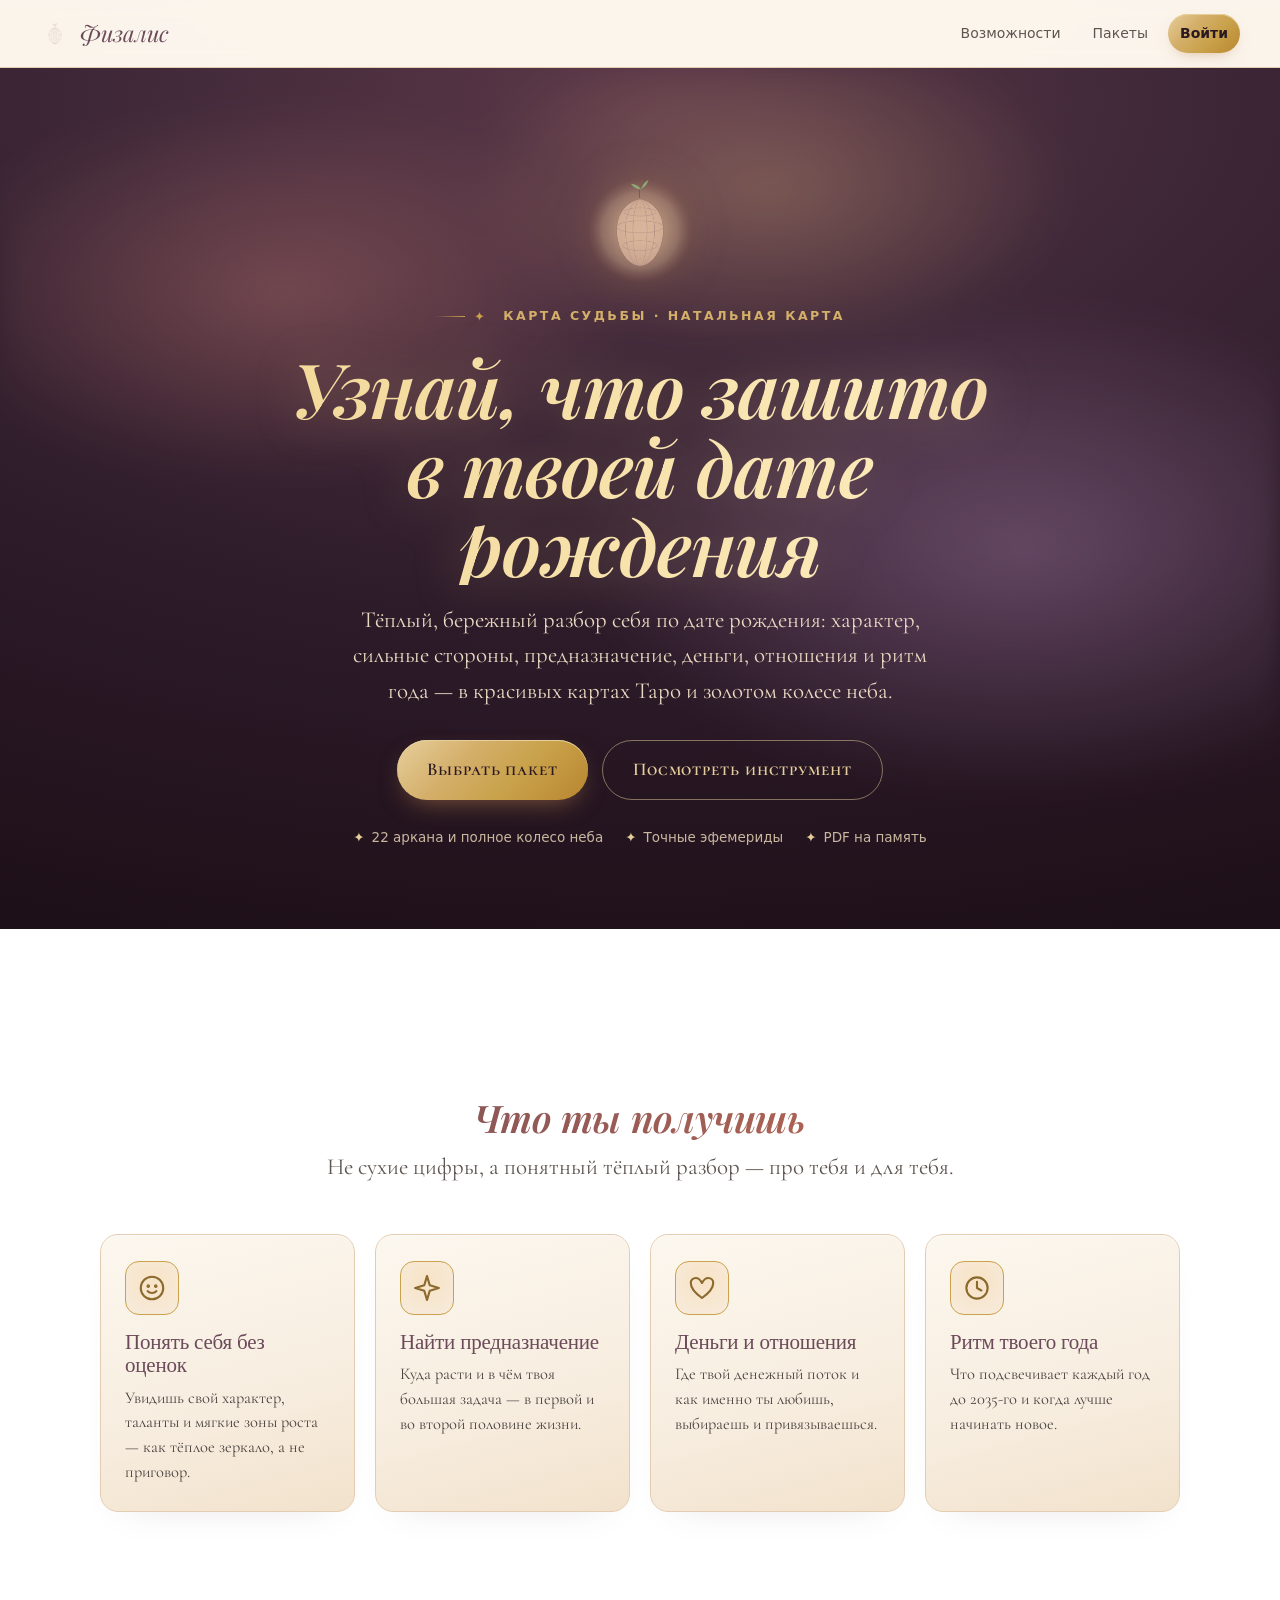
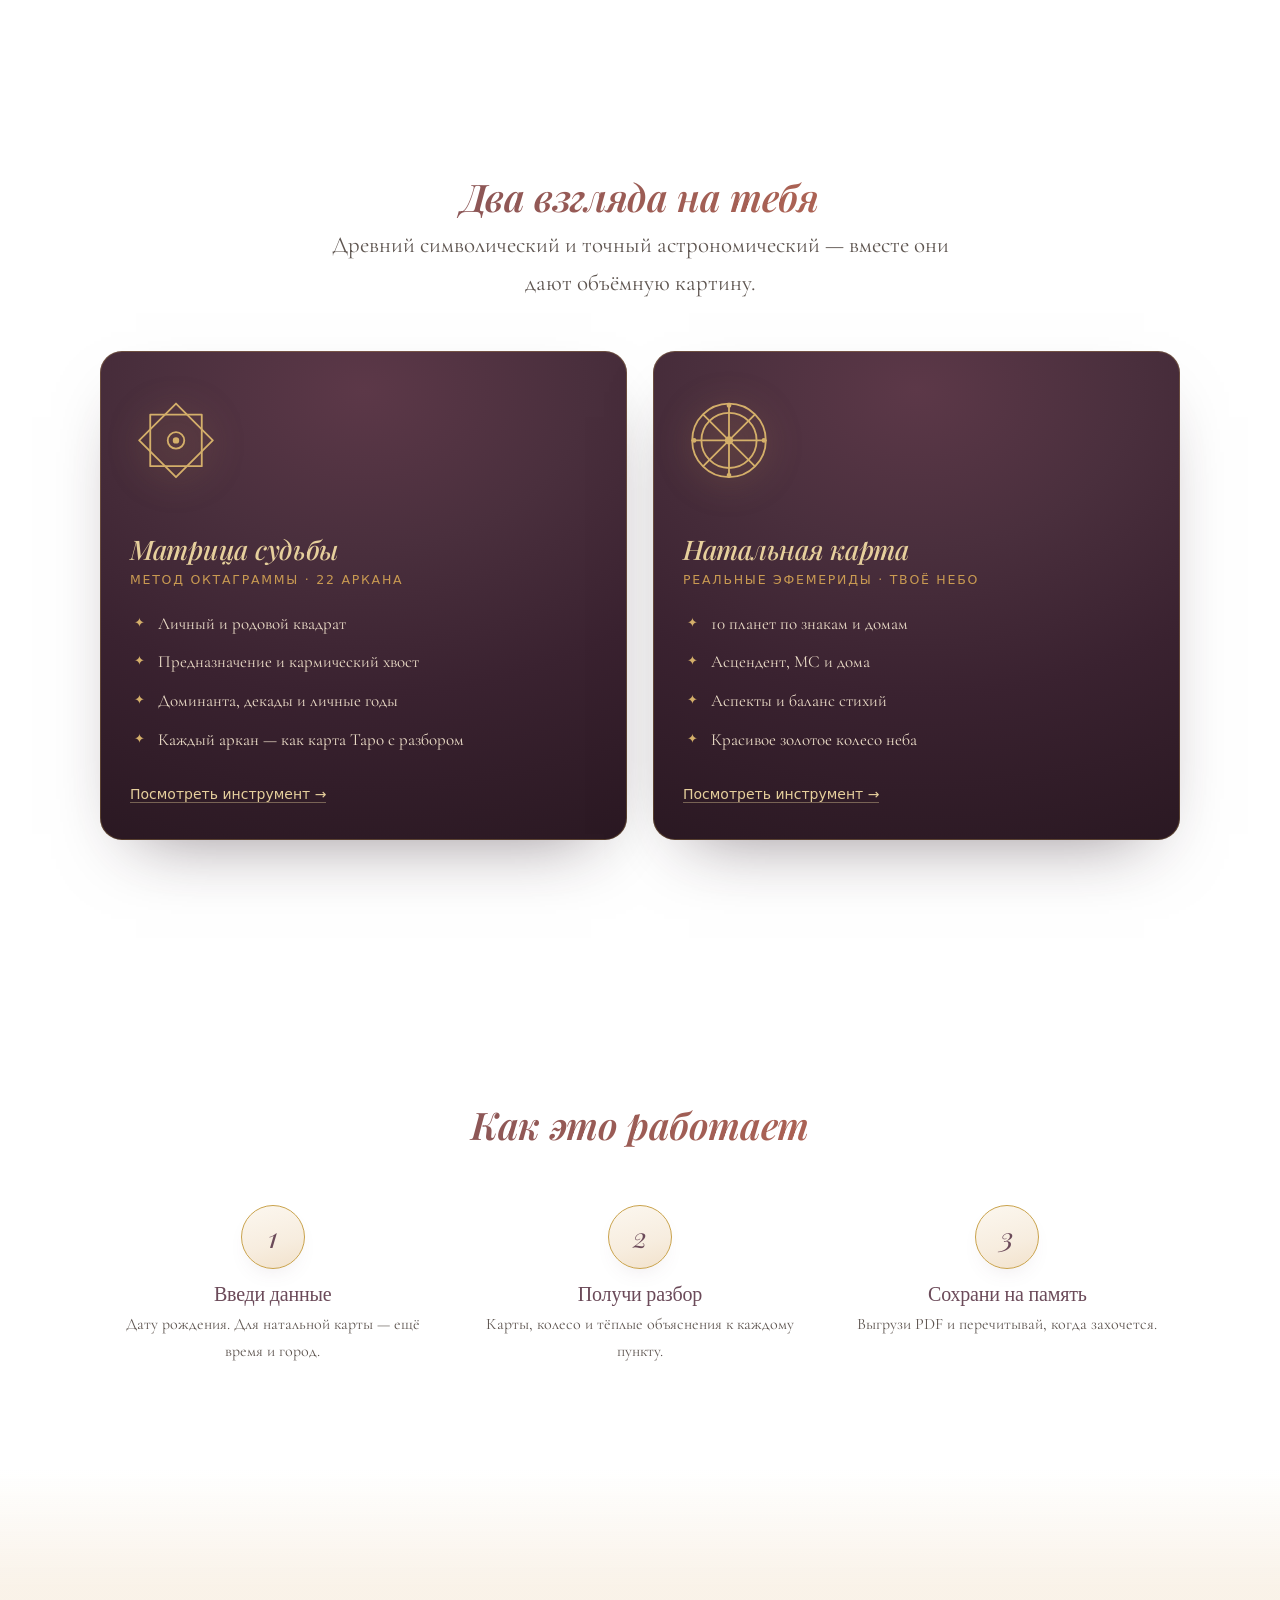
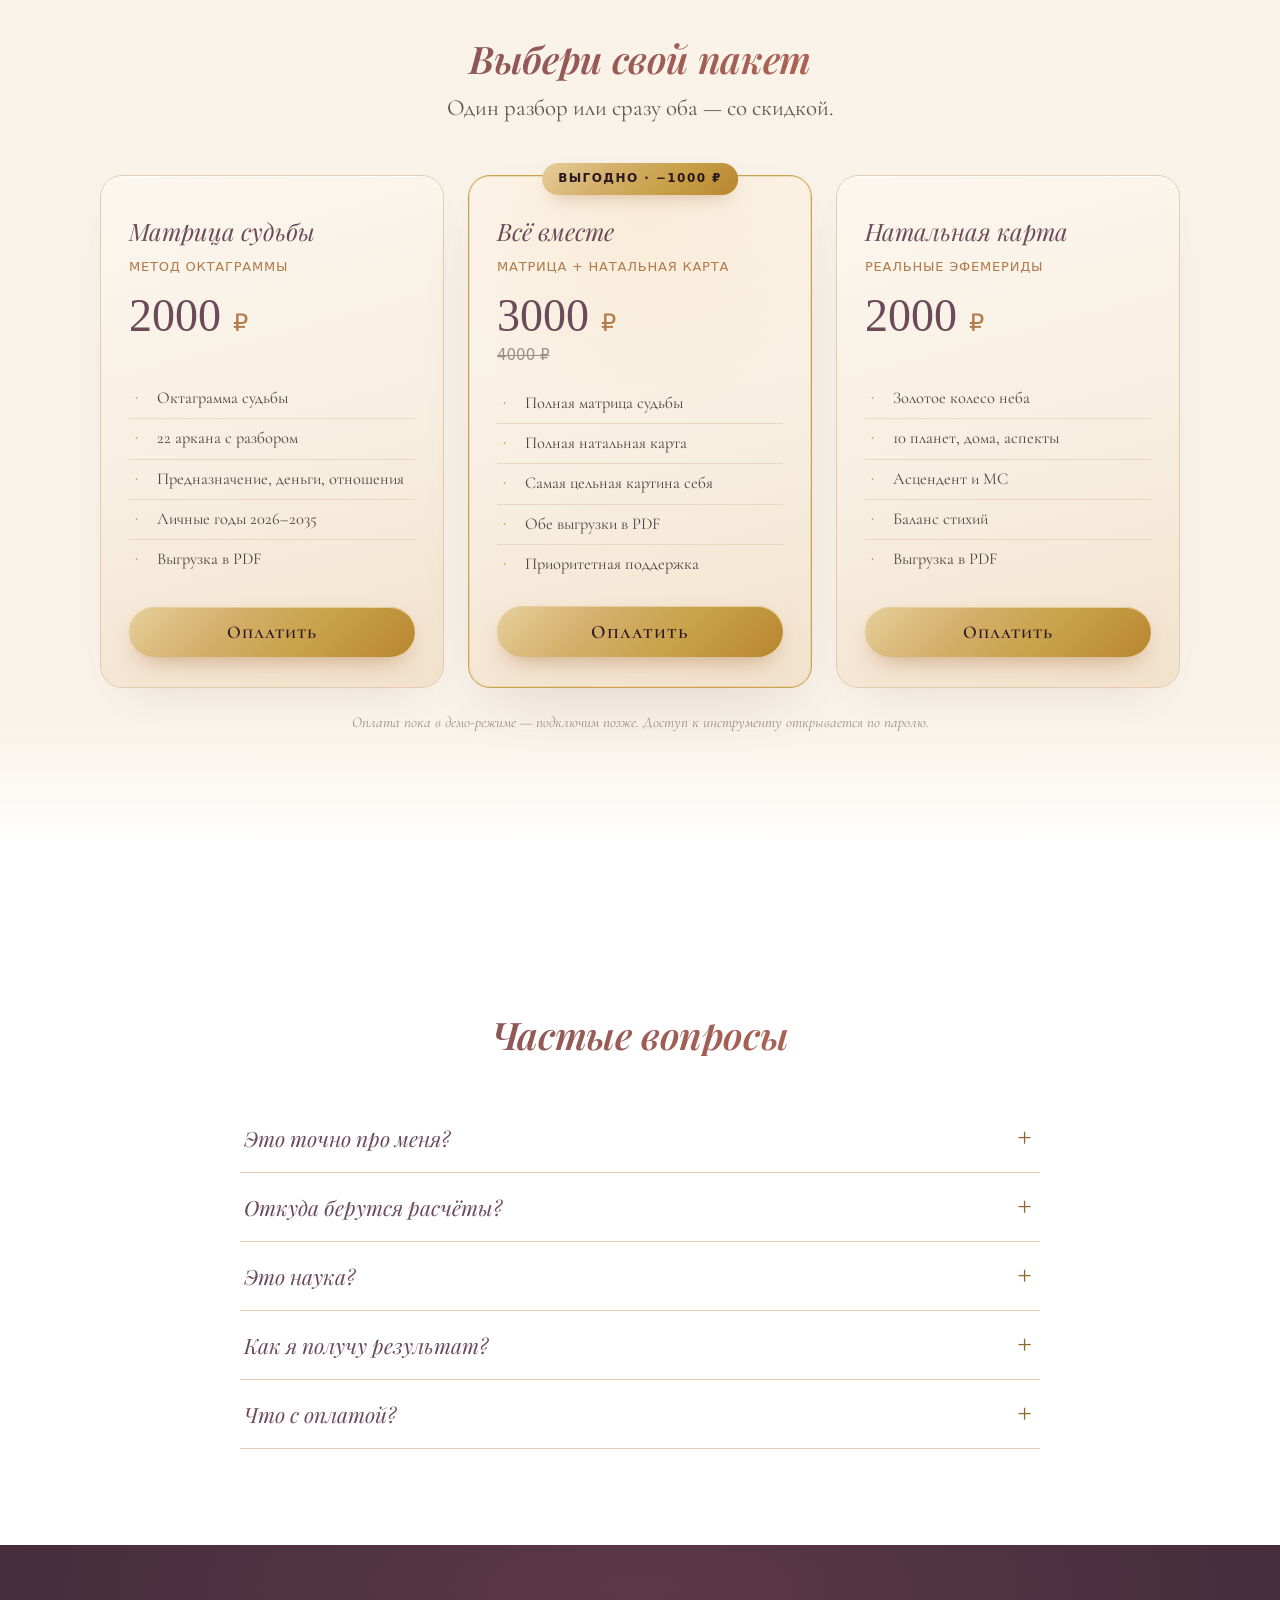
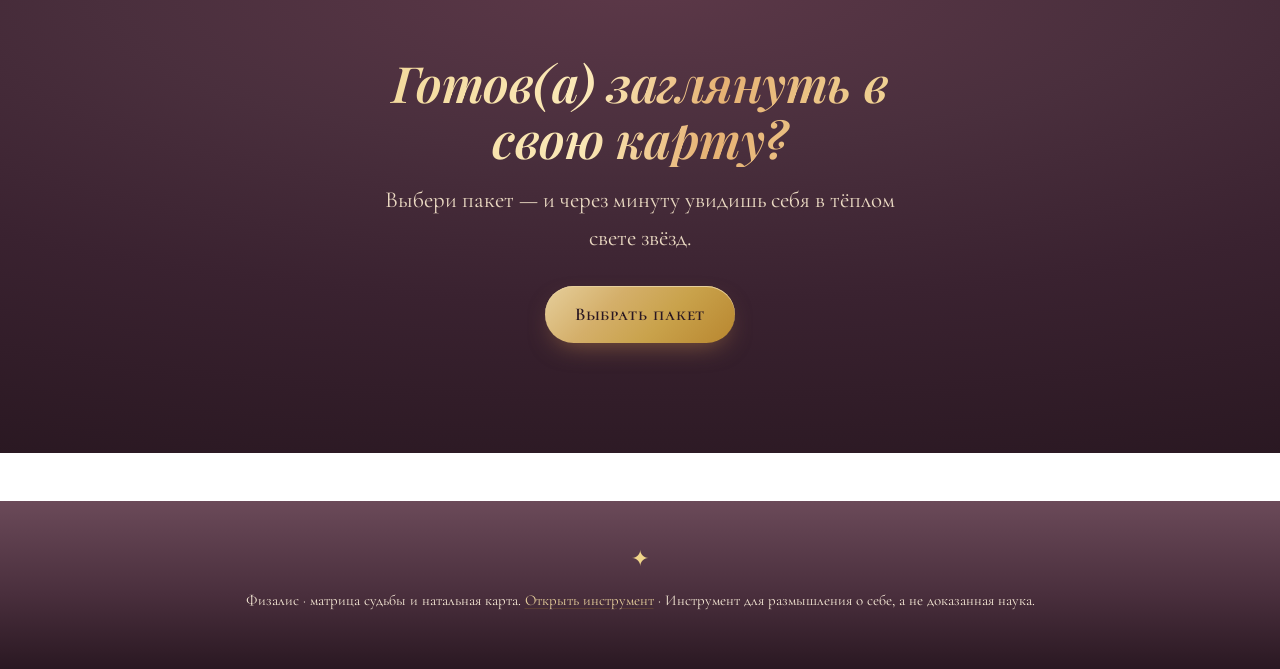
==== commit ad196d75: "Плавающий космический декор-слой: символы Таро/планет/звёзд - 16 рисованных эзотерических SVG-символ" ====
--- a/index.html
+++ b/index.html
@@ -10,6 +10,7 @@
 <link href="https://fonts.googleapis.com/css2?family=Playfair+Display:ital,wght@0,400;0,500;0,600;0,700;1,400;1,500;1,600&family=Cormorant+Garamond:ital,wght@0,400;0,500;0,600;1,400;1,500&display=swap" rel="stylesheet">
 <link rel="stylesheet" href="css/style.css">
 <link rel="stylesheet" href="css/landing.css">
+<link rel="stylesheet" href="css/decor.css">
 <link rel="icon" href="assets/physalis_mark.png">
 </head>
 <body>
@@ -242,6 +243,8 @@
 </div>
 
 <script src="js/fx.js"></script>
+<script src="js/decor-symbols.js"></script>
+<script src="js/decor.js"></script>
 <script src="js/landing.js"></script>
 </body>
 </html>
--- a/css/style.css
+++ b/css/style.css
@@ -626,6 +626,32 @@
   animation: twinkle var(--tw, 4s) ease-in-out infinite; animation-delay: var(--td, 0s);
 }
 
+/* параллакс: слой звёзд двигается чуть медленнее прокрутки */
+.starfield { will-change: transform; }
+
+/* анимированная прорисовка SVG (октаграмма / колесо) */
+.draw-svg .draw { stroke-dasharray: 1; stroke-dashoffset: 1; }
+.draw-svg.go .draw { animation: drawstroke 1.5s cubic-bezier(.45,.05,.25,1) forwards; }
+@keyframes drawstroke { to { stroke-dashoffset: 0; } }
+.draw-svg .fade { opacity: 0; }
+.draw-svg.go .fade { animation: svgfade .7s ease forwards; animation-delay: .95s; }
+@keyframes svgfade { to { opacity: 1; } }
+
+/* перелив-свечение активной карты при наведении */
+.tc-sheen { position: absolute; inset: 0; z-index: 3; pointer-events: none; overflow: hidden; border-radius: 13px; }
+.tc-sheen::before {
+  content: ""; position: absolute; top: -25%; left: -70%; width: 55%; height: 150%;
+  background: linear-gradient(105deg, transparent, rgba(255,247,222,.62), transparent);
+  transform: skewX(-18deg); opacity: 0;
+}
+.tarot-card:hover .tc-sheen::before { animation: cardsheen .95s ease; }
+@keyframes cardsheen { 0% { left: -70%; opacity: 0; } 25% { opacity: .9; } 100% { left: 150%; opacity: 0; } }
+.tarot-card:hover {
+  box-shadow: inset 0 0 0 1px var(--gold-bright), 0 30px 56px -22px var(--shadow-warm),
+              0 0 34px -6px rgba(240,213,138,.55);
+}
+.tarot-card:hover::before { opacity: .85; border-color: var(--gold-bright); }
+
 /* ============================================================
    АНИМАЦИИ
    ============================================================ */
@@ -652,7 +678,11 @@
   html { scroll-behavior: auto; }
   .reveal { opacity: 1; transform: none; }
   .glow-breathe, .dusk .star, .shooting-star, button.go::after,
-  .hero h1, .dusk.cosmic .nebula, .dusk.cosmic .starfield::after, .hero-stars .star { animation: none; }
+  .hero h1, .dusk.cosmic .nebula, .dusk.cosmic .starfield::after, .hero-stars .star,
+  .tc-sheen::before { animation: none; }
+  .starfield { transform: none !important; }
+  .draw-svg .draw, .draw-svg.go .draw { animation: none; stroke-dashoffset: 0; }
+  .draw-svg .fade, .draw-svg.go .fade { animation: none; opacity: 1; }
 }
 
 /* ---------- Адаптив ---------- */
--- a/css/decor.css
+++ b/css/decor.css
@@ -0,0 +1,73 @@
+/* ============================================================
+   Физалис · Плавающий декоративный слой (символы Таро/планет/звёзд)
+   Лежит ПОЗАДИ контента (z-index 0 < z-index 1 у блоков),
+   поэтому не мешает чтению: текст всегда поверх.
+   ============================================================ */
+
+#cosmos-decor {
+  position: fixed; inset: 0; z-index: 0; pointer-events: none; overflow: hidden;
+  color: var(--gold-bright); contain: strict;
+}
+
+.decor-sprite {
+  position: absolute; display: grid; place-items: center;
+  will-change: transform, filter;
+  animation-name: decorShimmer; animation-iteration-count: infinite;
+  animation-timing-function: ease-in-out;
+}
+
+.decor-float {
+  width: 100%; height: 100%; display: grid; place-items: center;
+  animation-name: decorFloat; animation-iteration-count: infinite;
+  animation-timing-function: ease-in-out;
+}
+.decor-morph { position: relative; width: 100%; height: 100%; }
+
+.sym {
+  position: absolute; inset: 0; display: grid; place-items: center;
+  animation-iteration-count: infinite; animation-timing-function: ease-in-out;
+}
+.sym.a { animation-name: morphA; }
+.sym.b { animation-name: morphB; }
+
+.d-glyph { font-size: 0.86em; line-height: 1; font-family: "Segoe UI Symbol", "Noto Sans Symbols 2", Georgia, serif; }
+.d-svg { width: 86%; height: 86%; display: block; overflow: visible; }
+
+/* — переливание: тёплый сдвиг тона + мягкое свечение — */
+@keyframes decorShimmer {
+  0%, 100% { filter: hue-rotate(-12deg) brightness(0.95) drop-shadow(0 0 3px rgba(240,213,138,0)); }
+  50%      { filter: hue-rotate(24deg) brightness(1.3) drop-shadow(0 0 8px rgba(240,213,138,0.45)); }
+}
+/* — лёгкое плавание — */
+@keyframes decorFloat {
+  0%, 100% { transform: translate(0, 0) rotate(0deg); }
+  33%      { transform: translate(7px, -9px) rotate(5deg); }
+  66%      { transform: translate(-6px, 6px) rotate(-4deg); }
+}
+/* — перетекание формы: символ А ↔ символ Б со сжатием-поворотом — */
+@keyframes morphA {
+  0%, 40%  { opacity: 1; transform: scale(1) rotate(0deg); }
+  50%      { opacity: 0; transform: scale(0.55) rotate(40deg); }
+  90%      { opacity: 0; transform: scale(0.55) rotate(40deg); }
+  100%     { opacity: 1; transform: scale(1) rotate(0deg); }
+}
+@keyframes morphB {
+  0%, 40%  { opacity: 0; transform: scale(0.55) rotate(-40deg); }
+  50%      { opacity: 1; transform: scale(1) rotate(0deg); }
+  90%      { opacity: 1; transform: scale(1) rotate(0deg); }
+  100%     { opacity: 0; transform: scale(0.55) rotate(-40deg); }
+}
+
+/* над тёмными сумеречными панелями символы можно показать чуть ярче.
+   (Слой за контентом, но под полупрозрачными краями он всё равно дышит.) */
+
+@media (max-width: 620px) {
+  /* на узких экранах слой ещё тише — задаётся и в JS через количество/прозрачность */
+  #cosmos-decor { opacity: 0.85; }
+}
+
+@media (prefers-reduced-motion: reduce) {
+  .decor-sprite, .decor-float, .sym { animation: none !important; }
+  .sym.b { opacity: 0; }            /* показываем только один символ, статично */
+  .decor-sprite { transform: none !important; }
+}
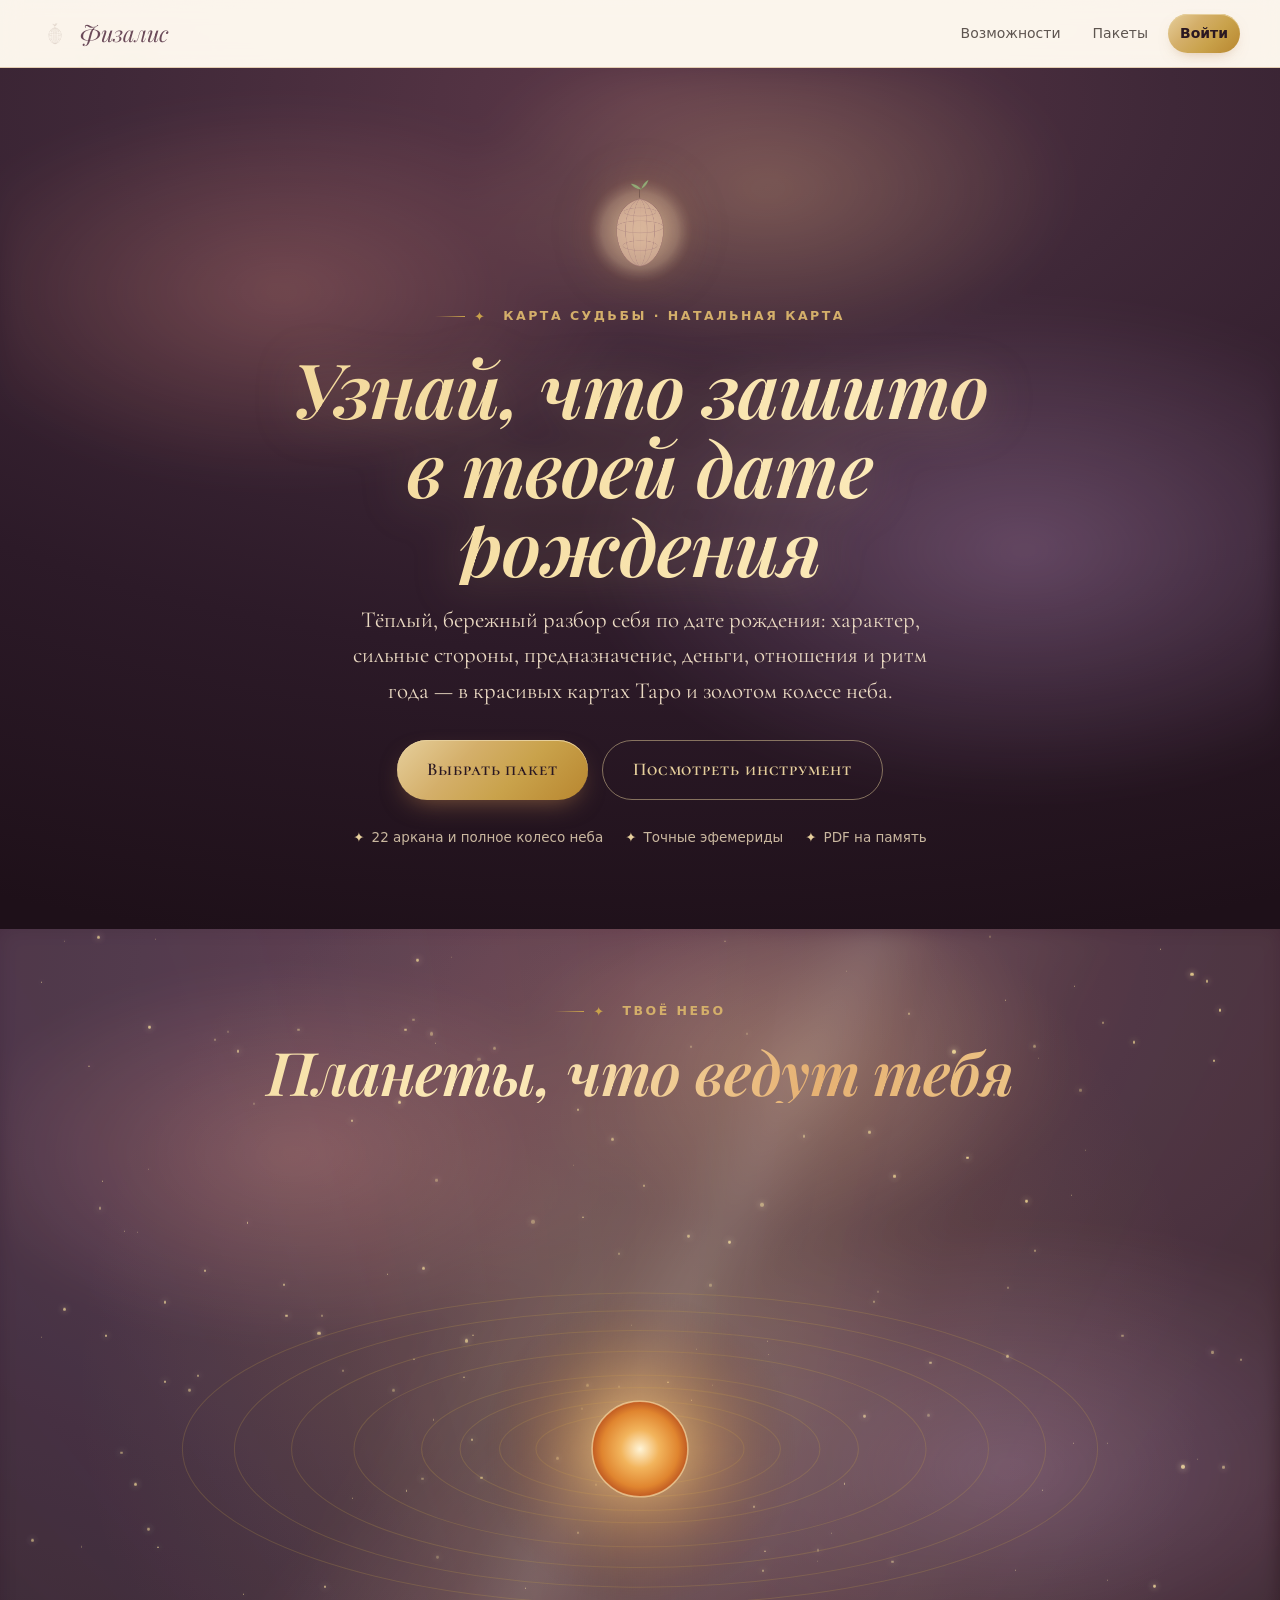
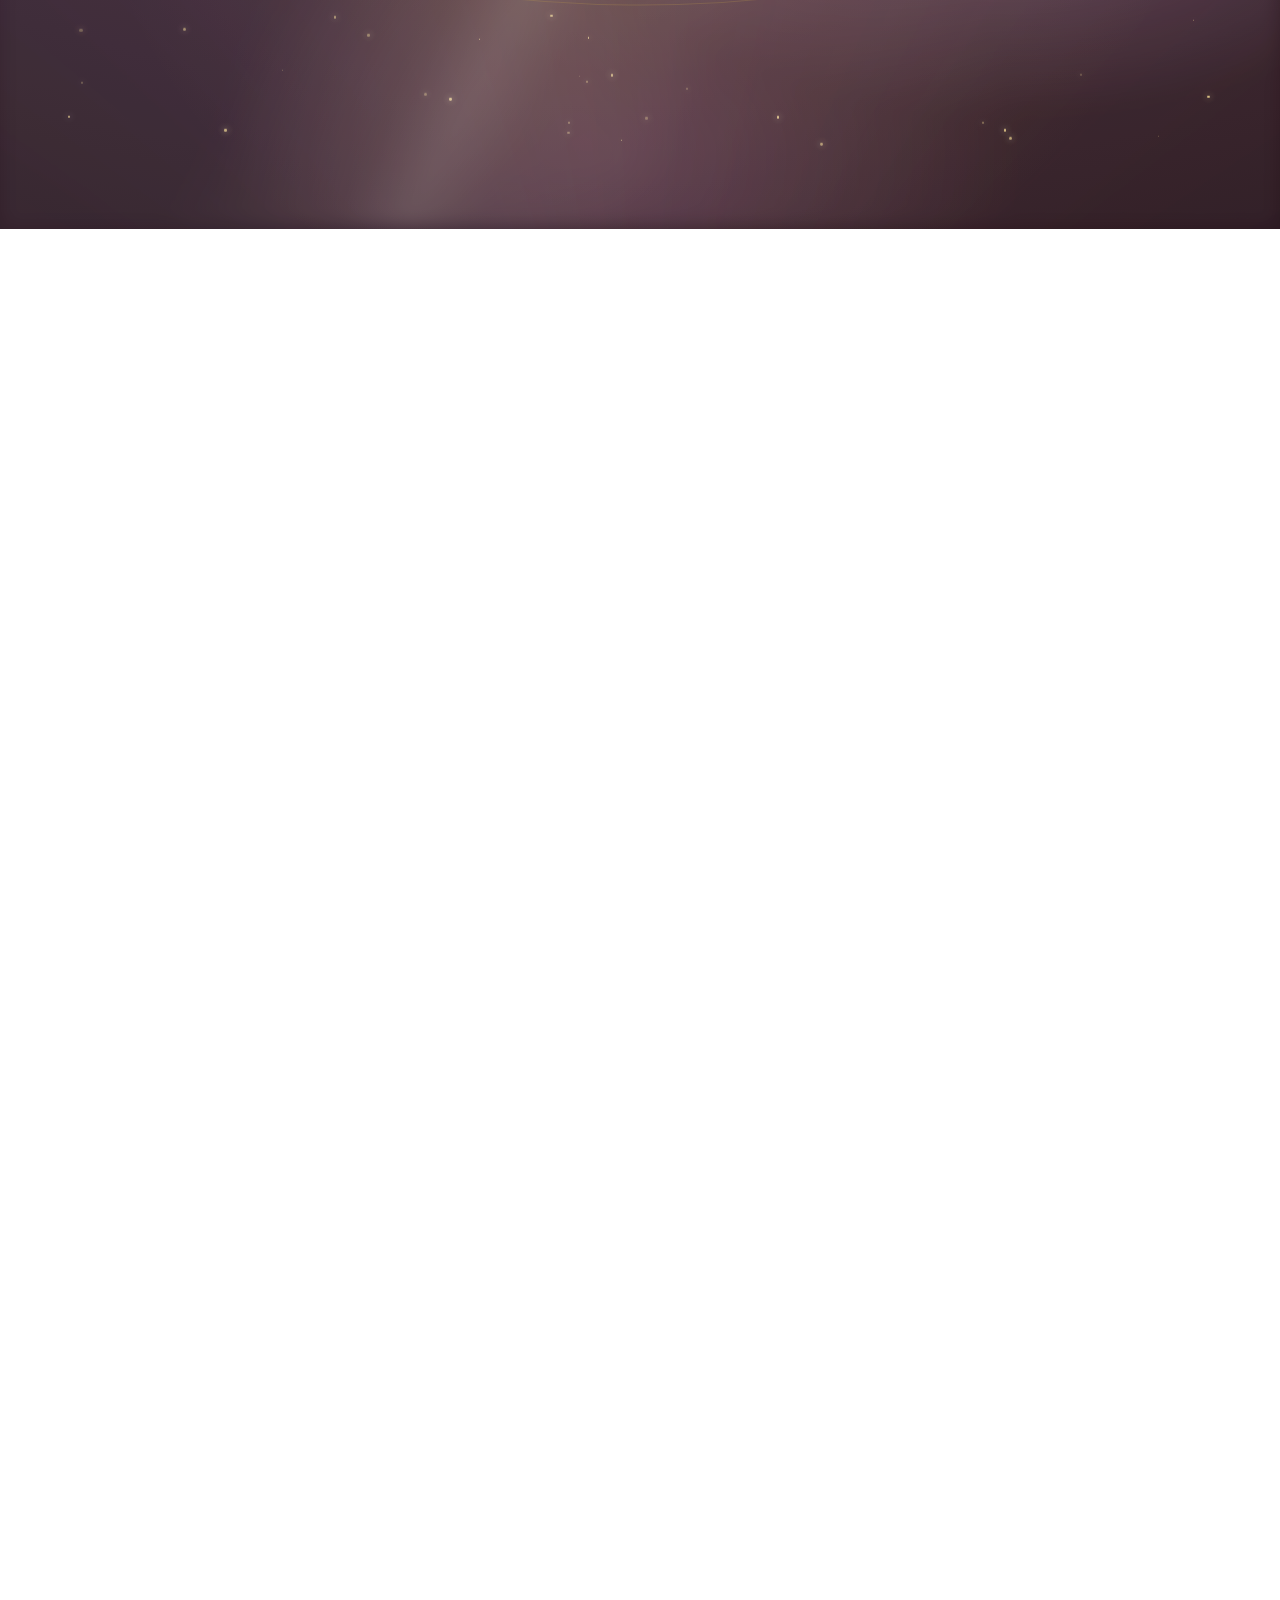
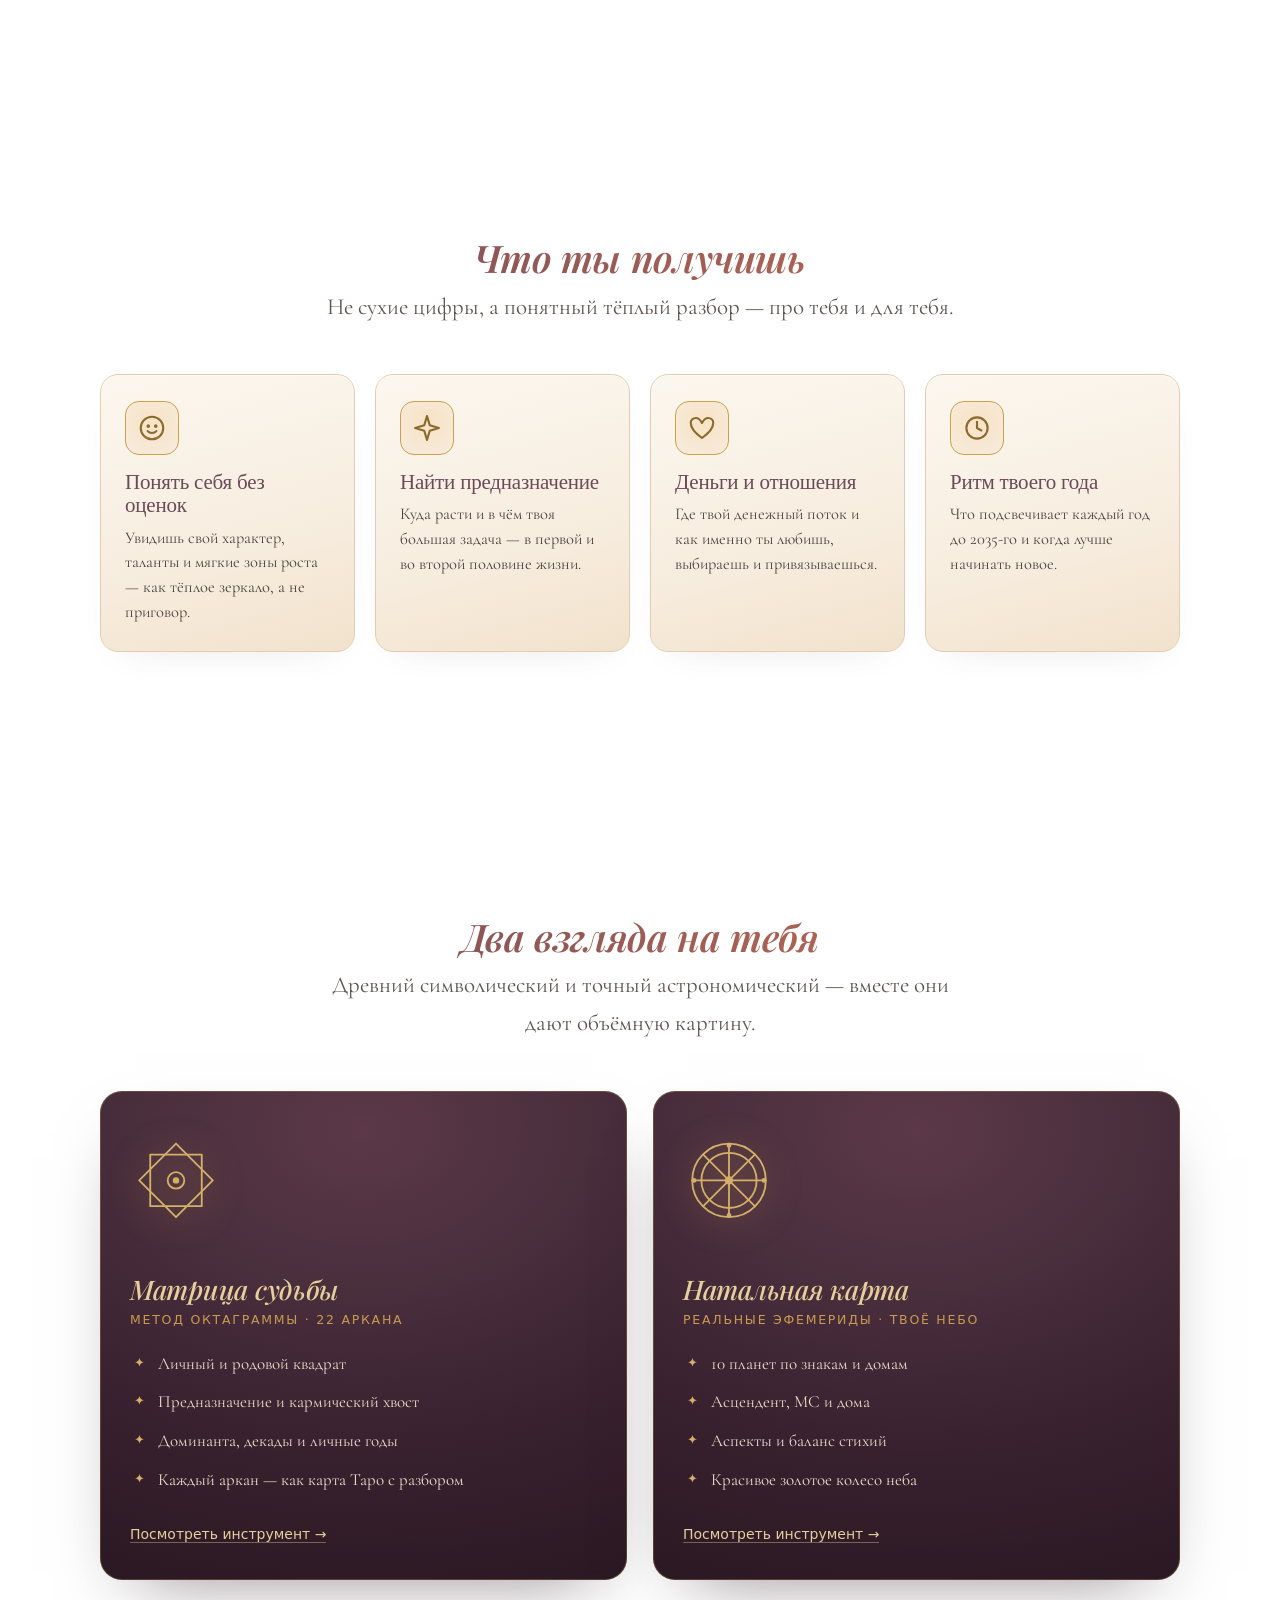
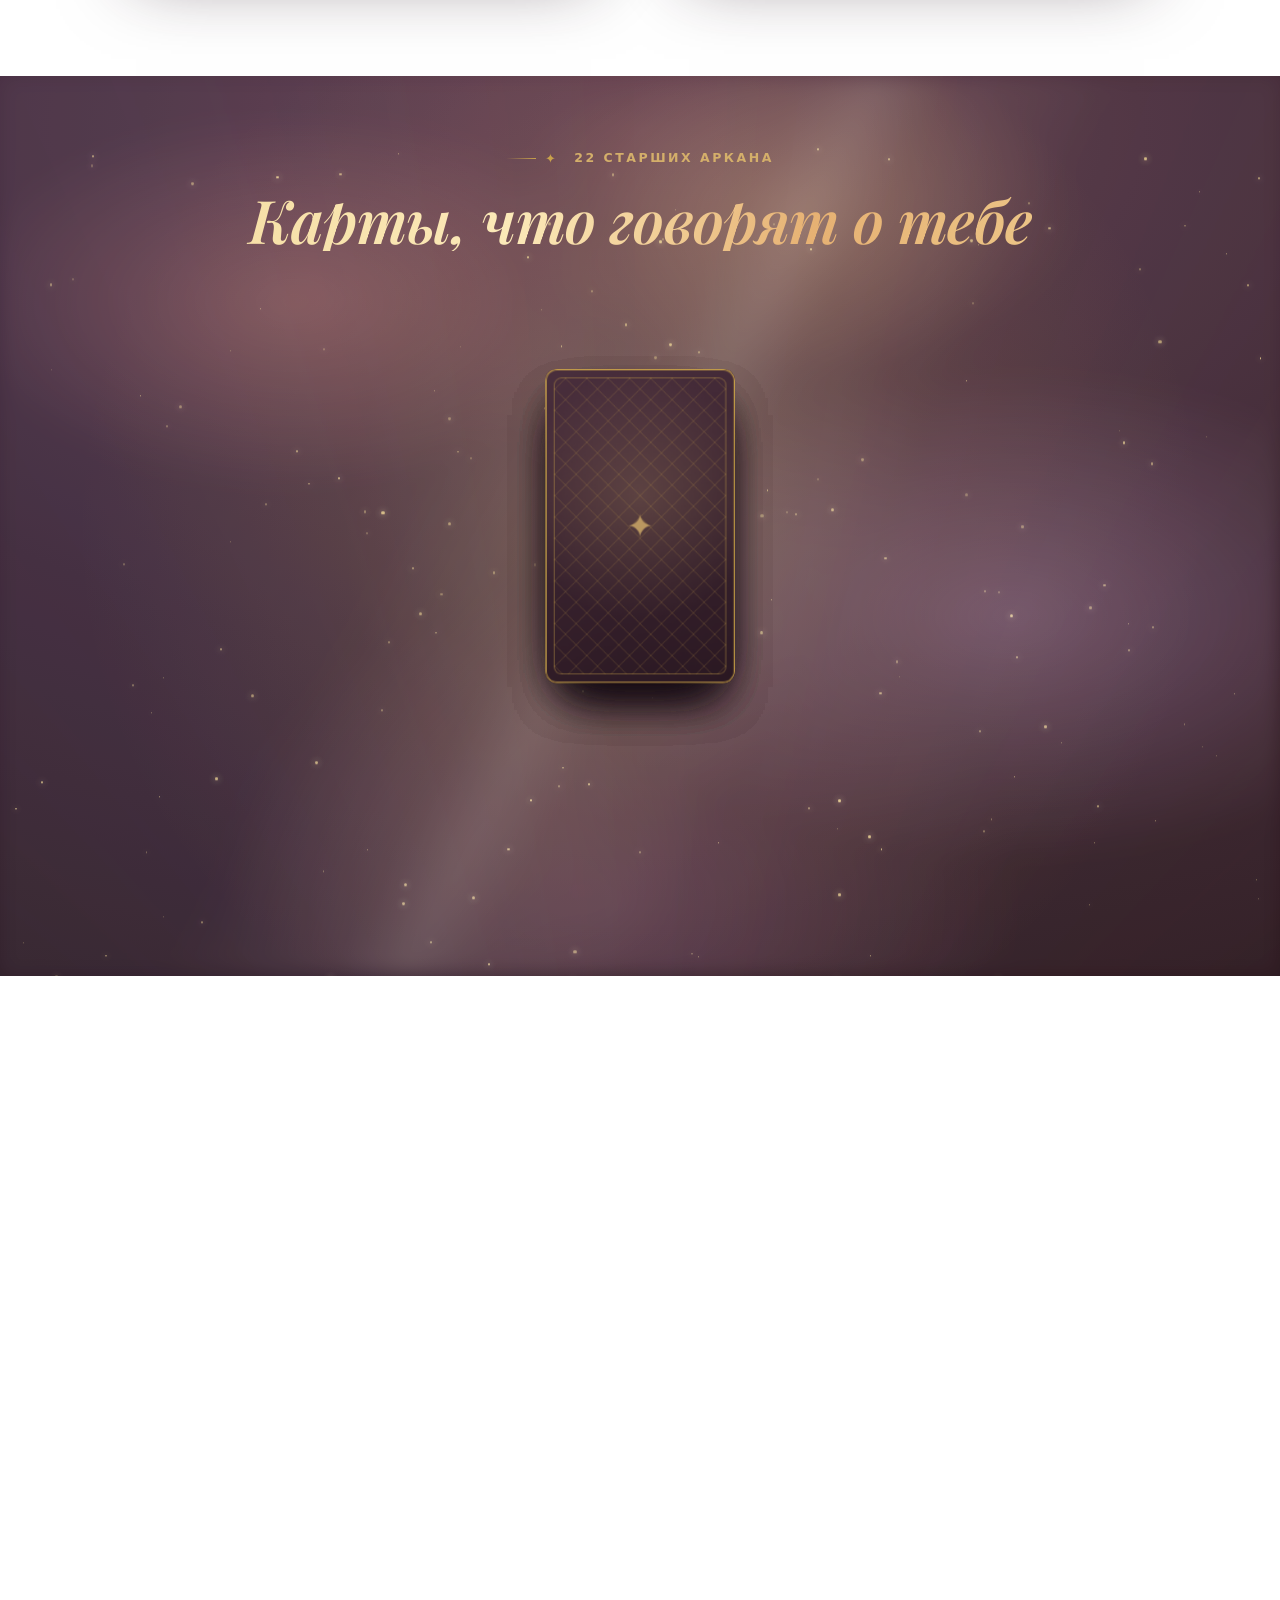
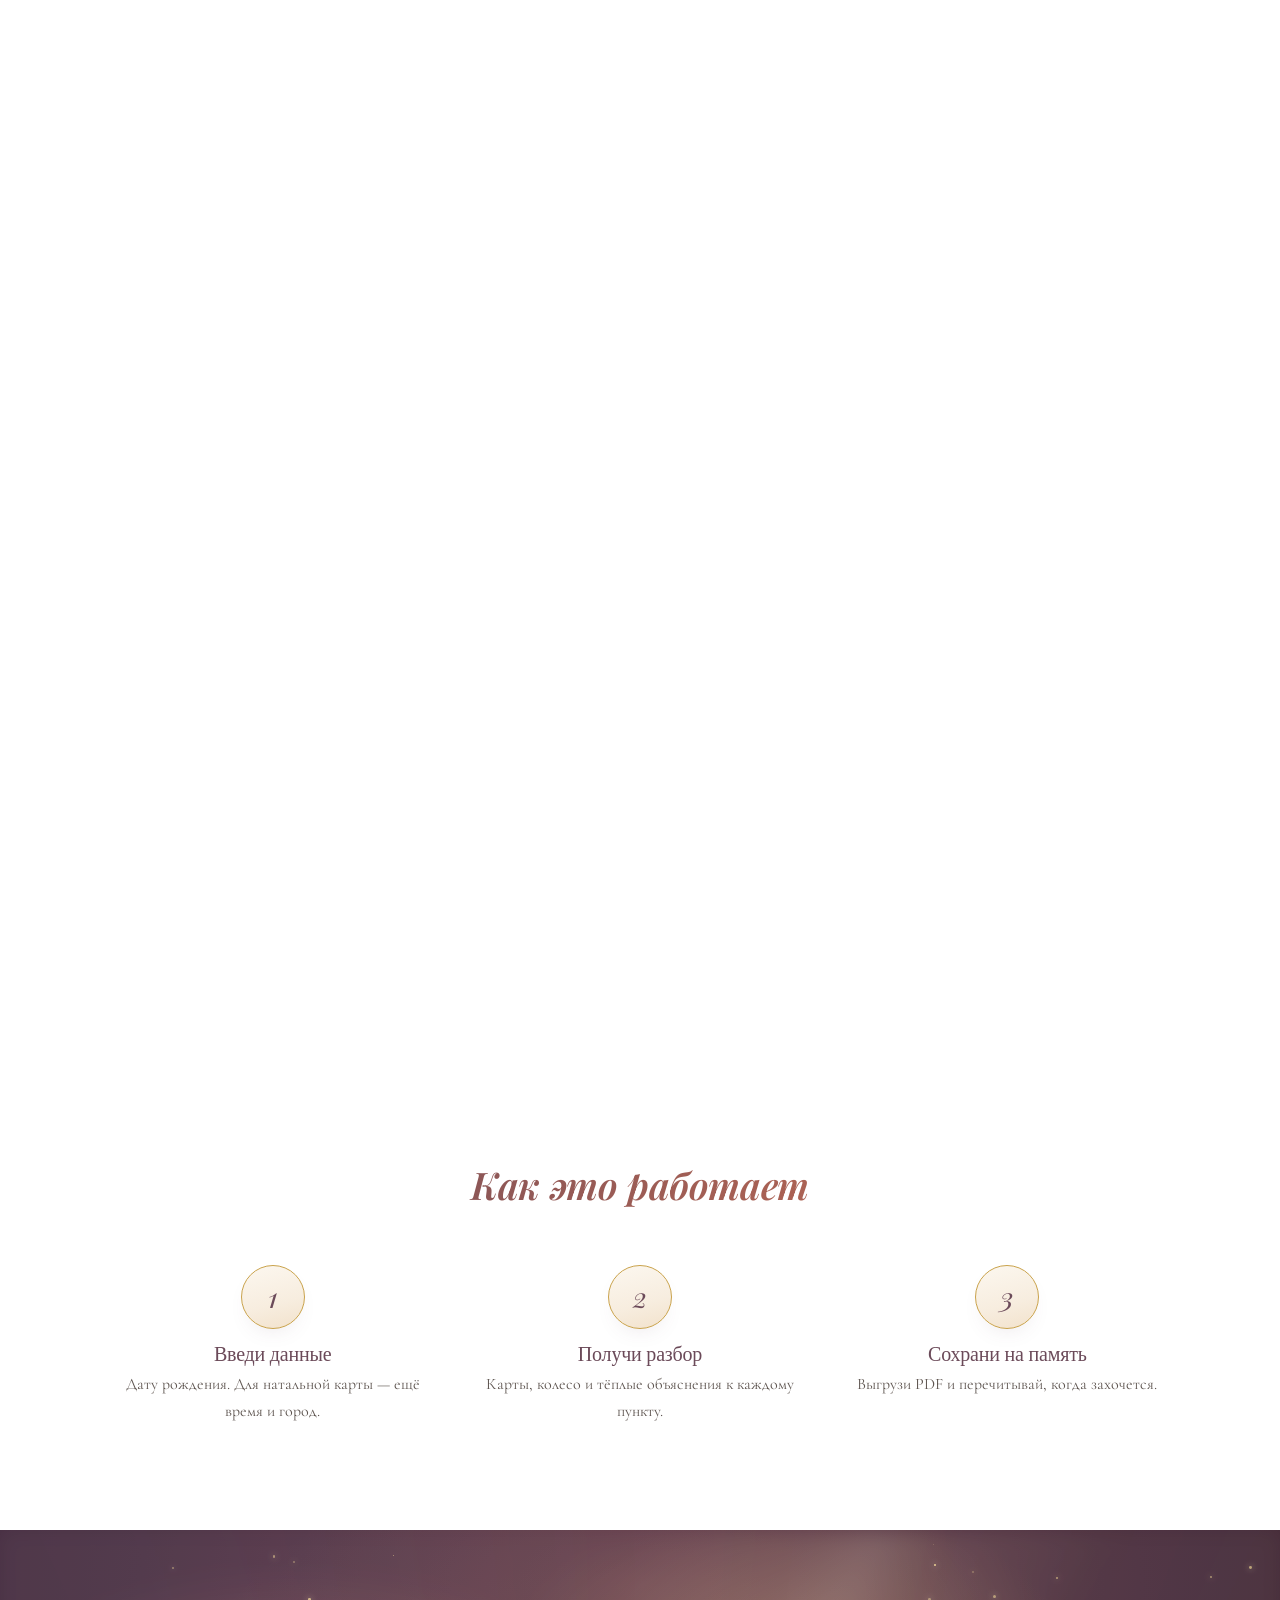
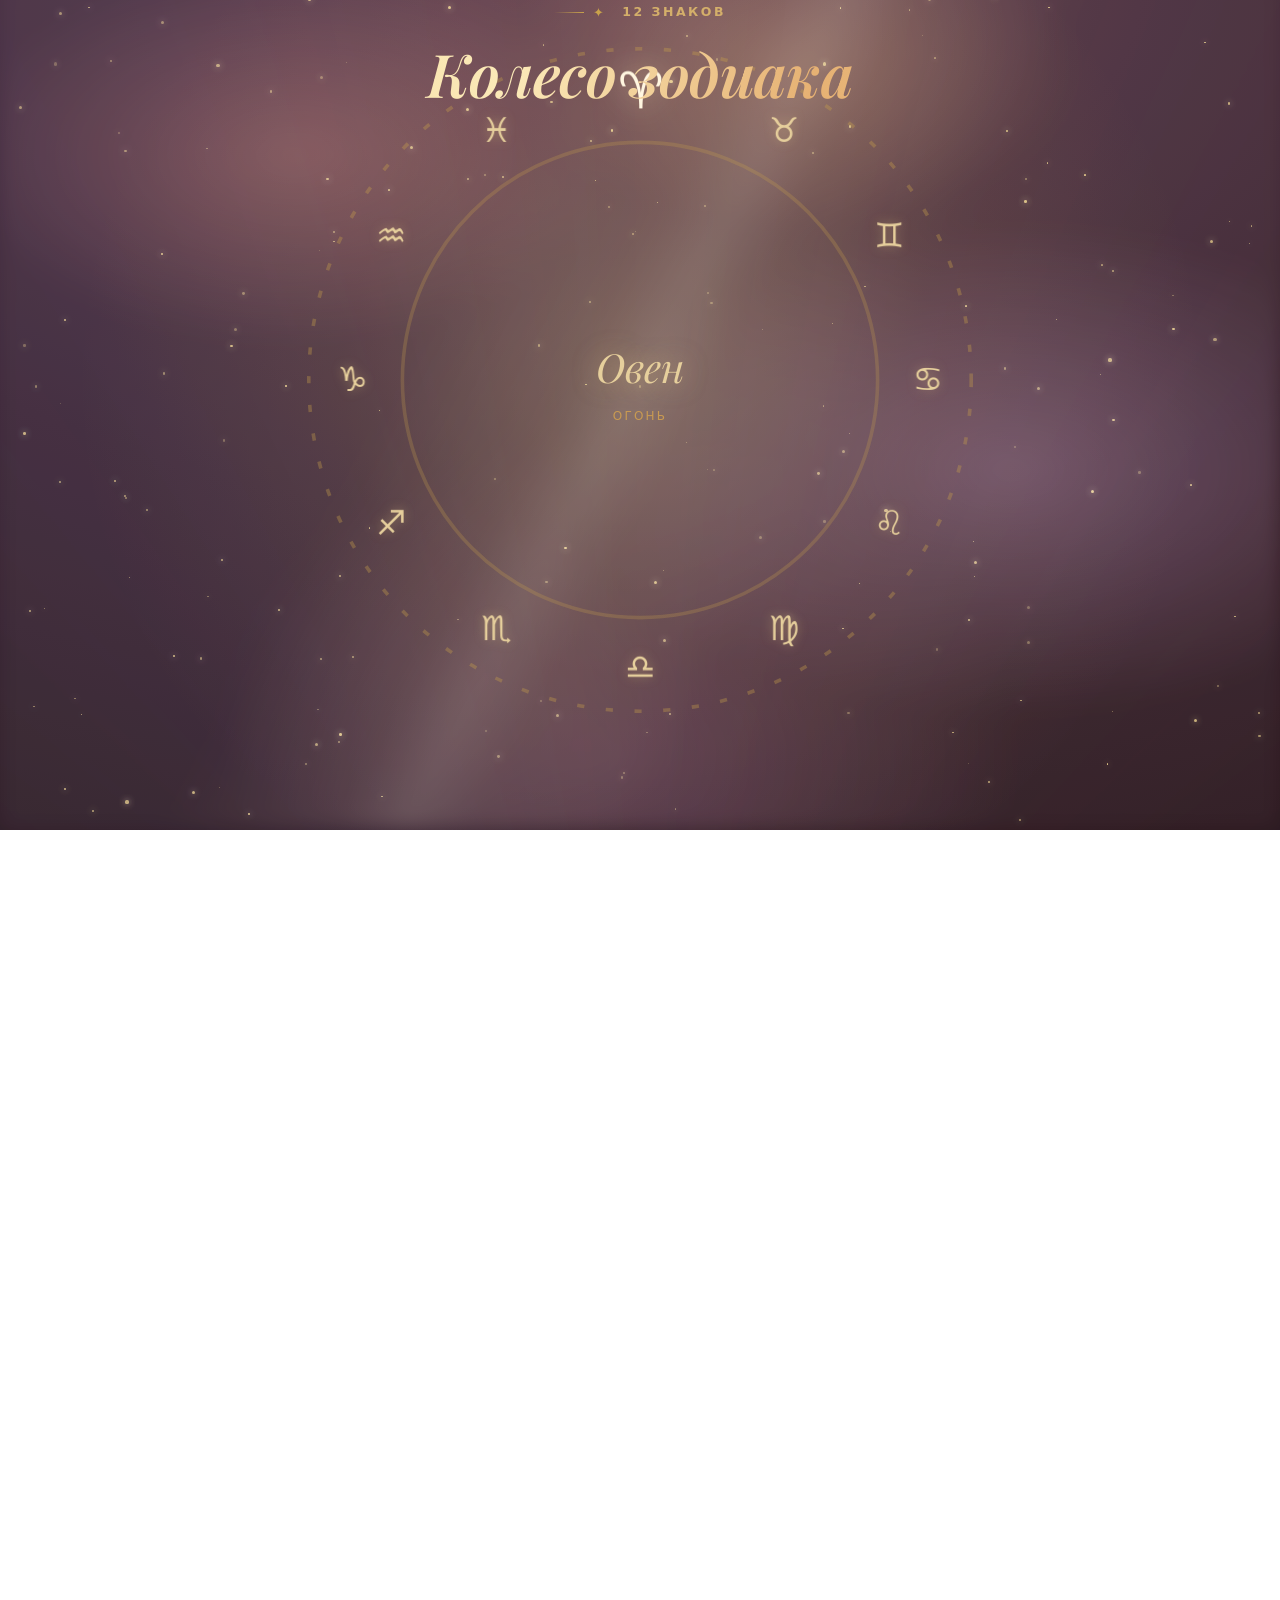
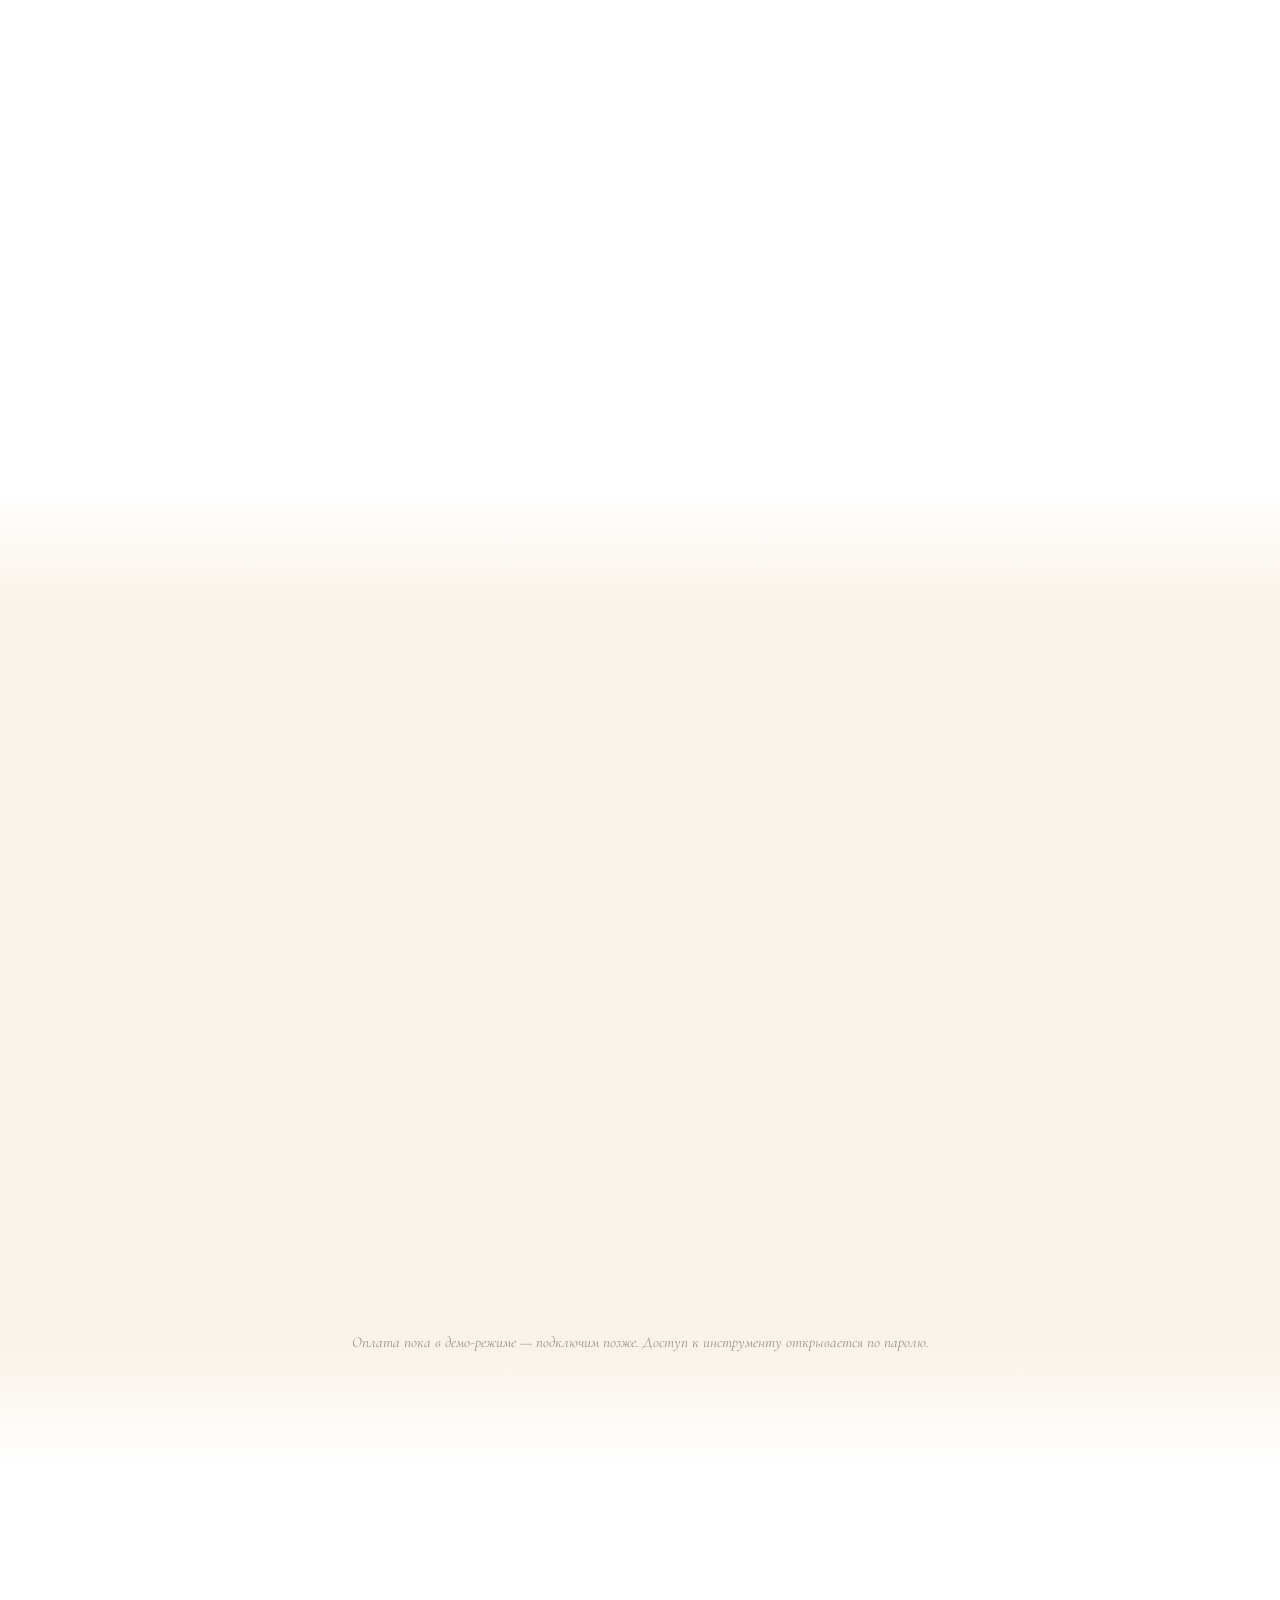
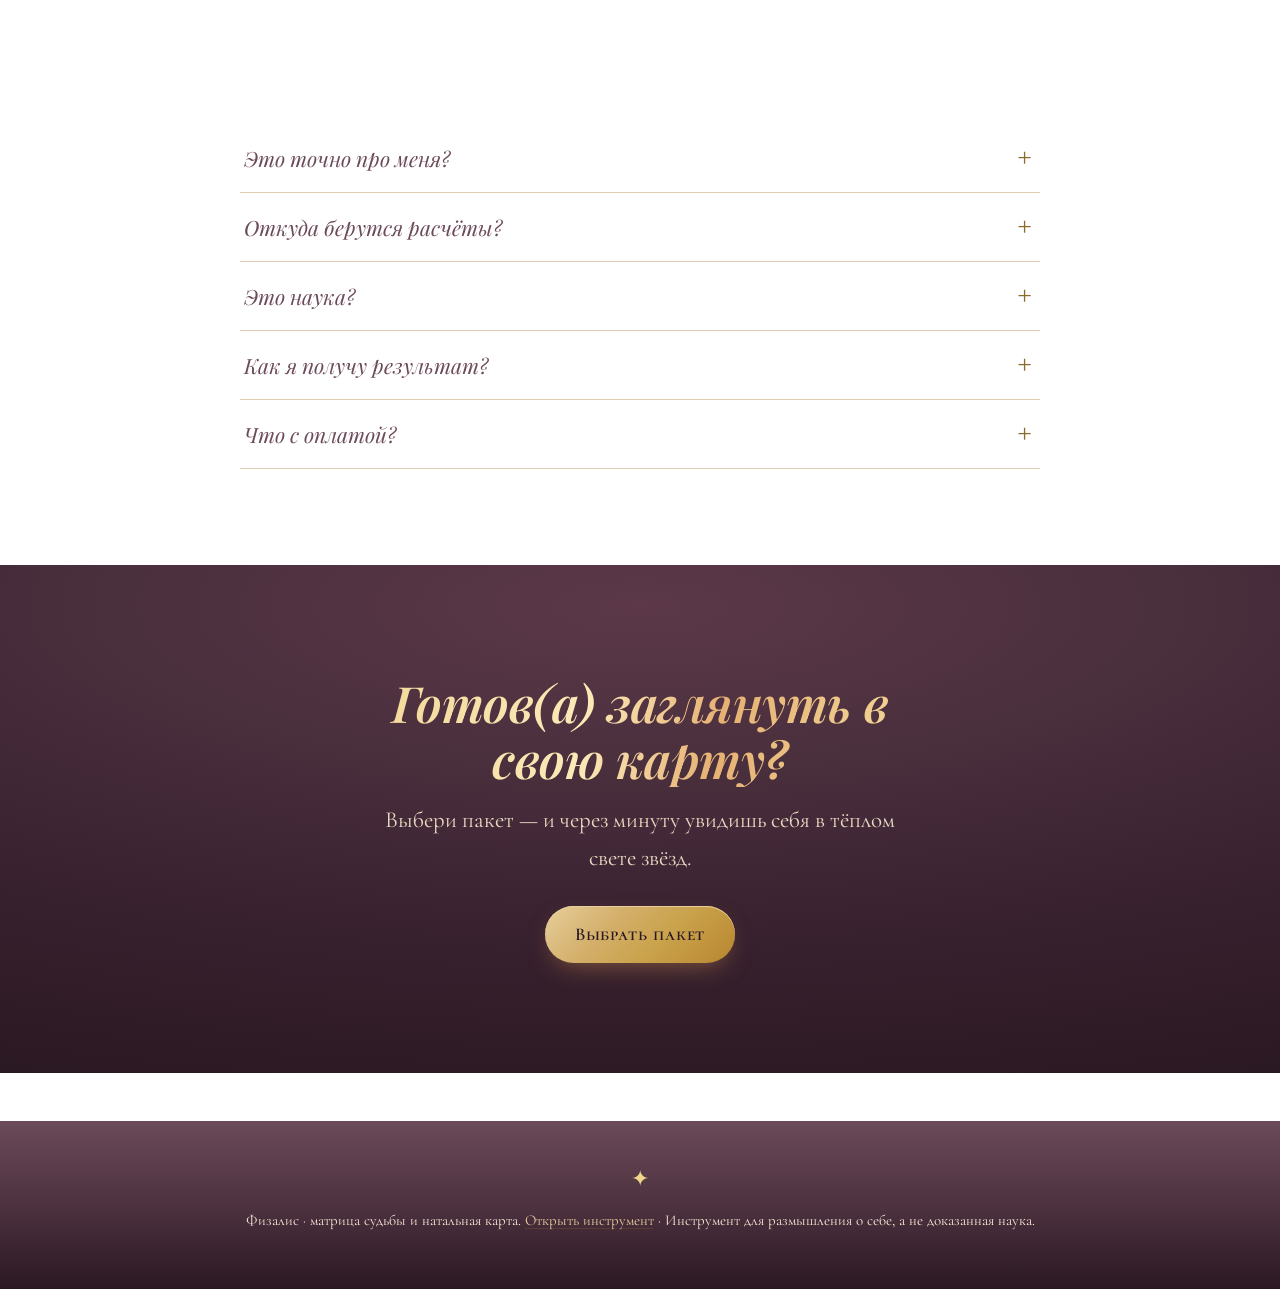
==== commit e321f2a1: "Scroll-driven visualizations: solar system, tarot fan, zodiac wheel" ====
--- a/index.html
+++ b/index.html
@@ -10,6 +10,7 @@
 <link href="https://fonts.googleapis.com/css2?family=Playfair+Display:ital,wght@0,400;0,500;0,600;0,700;1,400;1,500;1,600&family=Cormorant+Garamond:ital,wght@0,400;0,500;0,600;1,400;1,500&display=swap" rel="stylesheet">
 <link rel="stylesheet" href="css/style.css">
 <link rel="stylesheet" href="css/landing.css">
+<link rel="stylesheet" href="css/showcase.css">
 <link rel="stylesheet" href="css/decor.css">
 <link rel="icon" href="assets/physalis_mark.png">
 </head>
@@ -45,6 +46,19 @@
   </div>
 </header>
 
+<!-- ===== Шоукейс: Солнечная система ===== -->
+<section class="showcase" data-show="solar" style="height:260vh">
+  <div class="show-sticky dusk cosmic">
+    <div class="starfield"></div><div class="nebula"></div>
+    <div class="show-head">
+      <div class="eyebrow"><span class="lantern">✦</span>&nbsp;Твоё небо</div>
+      <h2>Планеты, что ведут тебя</h2>
+    </div>
+    <div class="show-stage stage-solar"></div>
+    <div class="show-sub">Каждая планета — часть твоего характера. Листай — и небо оживает.</div>
+  </div>
+</section>
+
 <!-- ===== Выгоды ===== -->
 <section class="lp-section" id="benefits">
   <div class="lp-head reveal">
@@ -121,6 +135,19 @@
   </div>
 </section>
 
+<!-- ===== Шоукейс: Карты Таро ===== -->
+<section class="showcase" data-show="tarot" style="height:280vh">
+  <div class="show-sticky dusk cosmic">
+    <div class="starfield"></div><div class="nebula"></div>
+    <div class="show-head">
+      <div class="eyebrow"><span class="lantern">✦</span>&nbsp;22 Старших аркана</div>
+      <h2>Карты, что говорят о тебе</h2>
+    </div>
+    <div class="show-stage stage-tarot"></div>
+    <div class="show-sub">Долистай — и карты раскрываются веером, открывая лицо.</div>
+  </div>
+</section>
+
 <!-- ===== Как это работает ===== -->
 <section class="lp-section">
   <div class="lp-head reveal"><h2 class="section-title">Как это работает</h2></div>
@@ -128,6 +155,19 @@
     <div class="step reveal"><div class="num">1</div><h3>Введи данные</h3><p>Дату рождения. Для натальной карты — ещё время и город.</p></div>
     <div class="step reveal"><div class="num">2</div><h3>Получи разбор</h3><p>Карты, колесо и тёплые объяснения к каждому пункту.</p></div>
     <div class="step reveal"><div class="num">3</div><h3>Сохрани на память</h3><p>Выгрузи PDF и перечитывай, когда захочется.</p></div>
+  </div>
+</section>
+
+<!-- ===== Шоукейс: Зодиак ===== -->
+<section class="showcase" data-show="zodiac" style="height:240vh">
+  <div class="show-sticky dusk cosmic">
+    <div class="starfield"></div><div class="nebula"></div>
+    <div class="show-head">
+      <div class="eyebrow"><span class="lantern">✦</span>&nbsp;12 знаков</div>
+      <h2>Колесо зодиака</h2>
+    </div>
+    <div class="show-stage stage-zodiac"></div>
+    <div class="show-sub">Крути колесо — знак за знаком оживает твоё небо.</div>
   </div>
 </section>
 
@@ -243,6 +283,8 @@
 </div>
 
 <script src="js/fx.js"></script>
+<script src="js/arcana-art.js"></script>
+<script src="js/showcase.js"></script>
 <script src="js/decor-symbols.js"></script>
 <script src="js/decor.js"></script>
 <script src="js/landing.js"></script>
--- a/css/showcase.css
+++ b/css/showcase.css
@@ -0,0 +1,109 @@
+/* ============================================================
+   Физалис · Большие scroll-driven визуализации (как у Apple)
+   Высокая секция + липкий «экран» + анимация по прогрессу скролла.
+   ============================================================ */
+
+.showcase { position: relative; }
+.show-sticky {
+  position: sticky; top: 0; height: 100vh; overflow: hidden;
+  display: grid; place-items: center;
+  background: radial-gradient(ellipse 130% 100% at 50% 4%, #5C3848 0%, #3F2838 30%, #2C1A28 62%, #1E1019 100%);
+  /* переопределяем box-model, т.к. используем классы dusk/cosmic для звёзд */
+  border-radius: 0 !important; margin: 0 !important; box-shadow: none !important;
+  padding: 0 !important;
+}
+.show-sticky .starfield, .show-sticky .nebula { position: absolute; inset: 0; z-index: 0; }
+
+.show-head {
+  position: absolute; left: 0; right: 0; top: clamp(26px, 7vh, 70px); z-index: 3;
+  text-align: center; padding: 0 20px; pointer-events: none;
+}
+.show-head .eyebrow { color: var(--gold-bright); justify-content: center; }
+.show-head .eyebrow::before { background: linear-gradient(90deg, transparent, var(--gold-leaf)); }
+.show-head h2 {
+  font-family: var(--display); font-style: italic; font-size: clamp(30px, 5vw, 60px);
+  margin: 6px 0 0; line-height: 1.05;
+  background-image: linear-gradient(100deg, #F2D89A, #FBE9B8 40%, #E6B173 64%, #F2D89A);
+  -webkit-background-clip: text; background-clip: text; -webkit-text-fill-color: transparent; color: transparent;
+}
+.show-sub {
+  position: absolute; left: 0; right: 0; bottom: clamp(26px, 7vh, 64px); z-index: 3;
+  text-align: center; padding: 0 24px; pointer-events: none;
+  font-family: var(--serif); font-style: italic; font-size: clamp(16px, 2.2vw, 22px); color: #EAD9C2;
+  opacity: 0; transition: opacity .5s ease; max-width: 40ch; margin: 0 auto;
+}
+.show-sub.on { opacity: 1; }
+
+.show-stage { position: relative; z-index: 1; }
+
+/* ---------- Солнечная система ---------- */
+.stage-solar { width: min(94vw, 1040px); aspect-ratio: 1 / 1; }
+.stage-solar svg { width: 100%; height: 100%; overflow: visible; display: block; }
+.solar-label {
+  font-family: var(--sans); font-size: 11px; letter-spacing: .12em; text-transform: uppercase;
+  fill: var(--gold-pale); opacity: 0;
+}
+
+/* ---------- Карты Таро (веер + переворот) ---------- */
+.stage-tarot { width: min(94vw, 980px); height: min(70vh, 560px); perspective: 1600px; position: relative; }
+.fan-card {
+  position: absolute; left: 50%; top: 50%; width: clamp(150px, 19vw, 230px); aspect-ratio: 200/332;
+  transform-style: preserve-3d; will-change: transform;
+  margin-left: calc(clamp(150px, 19vw, 230px) / -2); margin-top: calc(clamp(150px, 19vw, 230px) * 332 / 200 / -2);
+}
+.fan-face, .fan-back {
+  position: absolute; inset: 0; backface-visibility: hidden; border-radius: 14px; overflow: hidden;
+  box-shadow: 0 30px 60px -24px rgba(20,10,18,.7);
+}
+.fan-face {
+  padding: 12px 10px 10px; display: flex; flex-direction: column; align-items: center;
+  background: radial-gradient(120% 78% at 50% 26%, rgba(242,201,142,.2), transparent 60%),
+              linear-gradient(170deg, #FCF7EF 0%, #F3E3CC 100%);
+  box-shadow: inset 0 0 0 1px var(--gold-leaf), 0 30px 60px -24px rgba(20,10,18,.7);
+}
+.fan-face::before { content: ""; position: absolute; inset: 6px; border: 1px solid var(--gold-leaf); opacity: .5; border-radius: 10px; }
+.fan-back { transform: rotateY(180deg);
+  background:
+    radial-gradient(circle at 50% 40%, rgba(242,201,142,.18), transparent 60%),
+    linear-gradient(160deg, #4A2F3D, #2A1822);
+  box-shadow: inset 0 0 0 1px var(--gold-leaf), 0 30px 60px -24px rgba(20,10,18,.7);
+}
+.fan-back::after {
+  content: ""; position: absolute; inset: 10px; border: 1px solid rgba(201,162,75,.55); border-radius: 9px;
+  background-image: url("data:image/svg+xml,%3Csvg xmlns='http://www.w3.org/2000/svg' width='26' height='26'%3E%3Cpath d='M13 0L26 13L13 26L0 13Z' fill='none' stroke='%23C9A24B' stroke-opacity='0.4' stroke-width='0.7'/%3E%3C/svg%3E");
+}
+.fan-back .bmark { position: absolute; inset: 0; display: grid; place-items: center; color: var(--gold-bright); font-size: 40px; opacity: .8; }
+.fan-num { position: relative; z-index: 1; font-family: var(--display); font-style: italic; font-size: 17px; color: var(--gold-deep); }
+.fan-art { position: relative; z-index: 1; flex: 1; width: 100%; display: grid; place-items: center; color: var(--gold-deep); }
+.fan-art svg { width: 84%; height: 100%; max-height: 70%; }
+.fan-name { position: relative; z-index: 1; font-family: var(--serif); font-variant: small-caps; letter-spacing: .08em;
+  font-weight: 600; font-size: 15px; color: var(--plum-card); border-top: 1px solid var(--gold-leaf); padding-top: 6px; width: 86%; text-align: center; }
+
+/* ---------- Зодиак (вращающееся колесо знаков) ---------- */
+.stage-zodiac { width: min(86vw, 720px); aspect-ratio: 1 / 1; position: relative; }
+.zodiac-ring { position: absolute; inset: 0; will-change: transform; }
+.zodiac-ring svg { width: 100%; height: 100%; overflow: visible; }
+.zsign {
+  position: absolute; left: 50%; top: 50%; width: 64px; height: 64px; margin: -32px;
+  display: grid; place-items: center; will-change: transform;
+}
+.zsign .zg {
+  font-family: "Segoe UI Symbol", "Noto Sans Symbols 2", serif; font-size: 34px; color: var(--gold-pale);
+  text-shadow: 0 0 12px rgba(240,213,138,.4); transition: color .3s, transform .3s, text-shadow .3s;
+}
+.zsign.active .zg { color: #FFF6E0; transform: scale(1.5); text-shadow: 0 0 22px rgba(251,233,184,.9); }
+.zodiac-core {
+  position: absolute; left: 50%; top: 50%; width: 42%; height: 42%; transform: translate(-50%,-50%);
+  display: grid; place-items: center; text-align: center; z-index: 2; pointer-events: none;
+}
+.zodiac-core .zname {
+  font-family: var(--display); font-style: italic; font-size: clamp(22px, 3.4vw, 40px); color: var(--gold-pale);
+  text-shadow: 0 0 24px rgba(240,213,138,.5);
+}
+.zodiac-core .zel { font-family: var(--sans); font-size: 12px; letter-spacing: .18em; text-transform: uppercase; color: var(--amber); margin-top: 6px; }
+
+@media (prefers-reduced-motion: reduce) {
+  /* при отключённых анимациях секции остаются короткими и статичными */
+  .showcase { height: auto !important; }
+  .show-sticky { position: relative; height: auto; min-height: 70vh; padding: 60px 0 !important; }
+}
